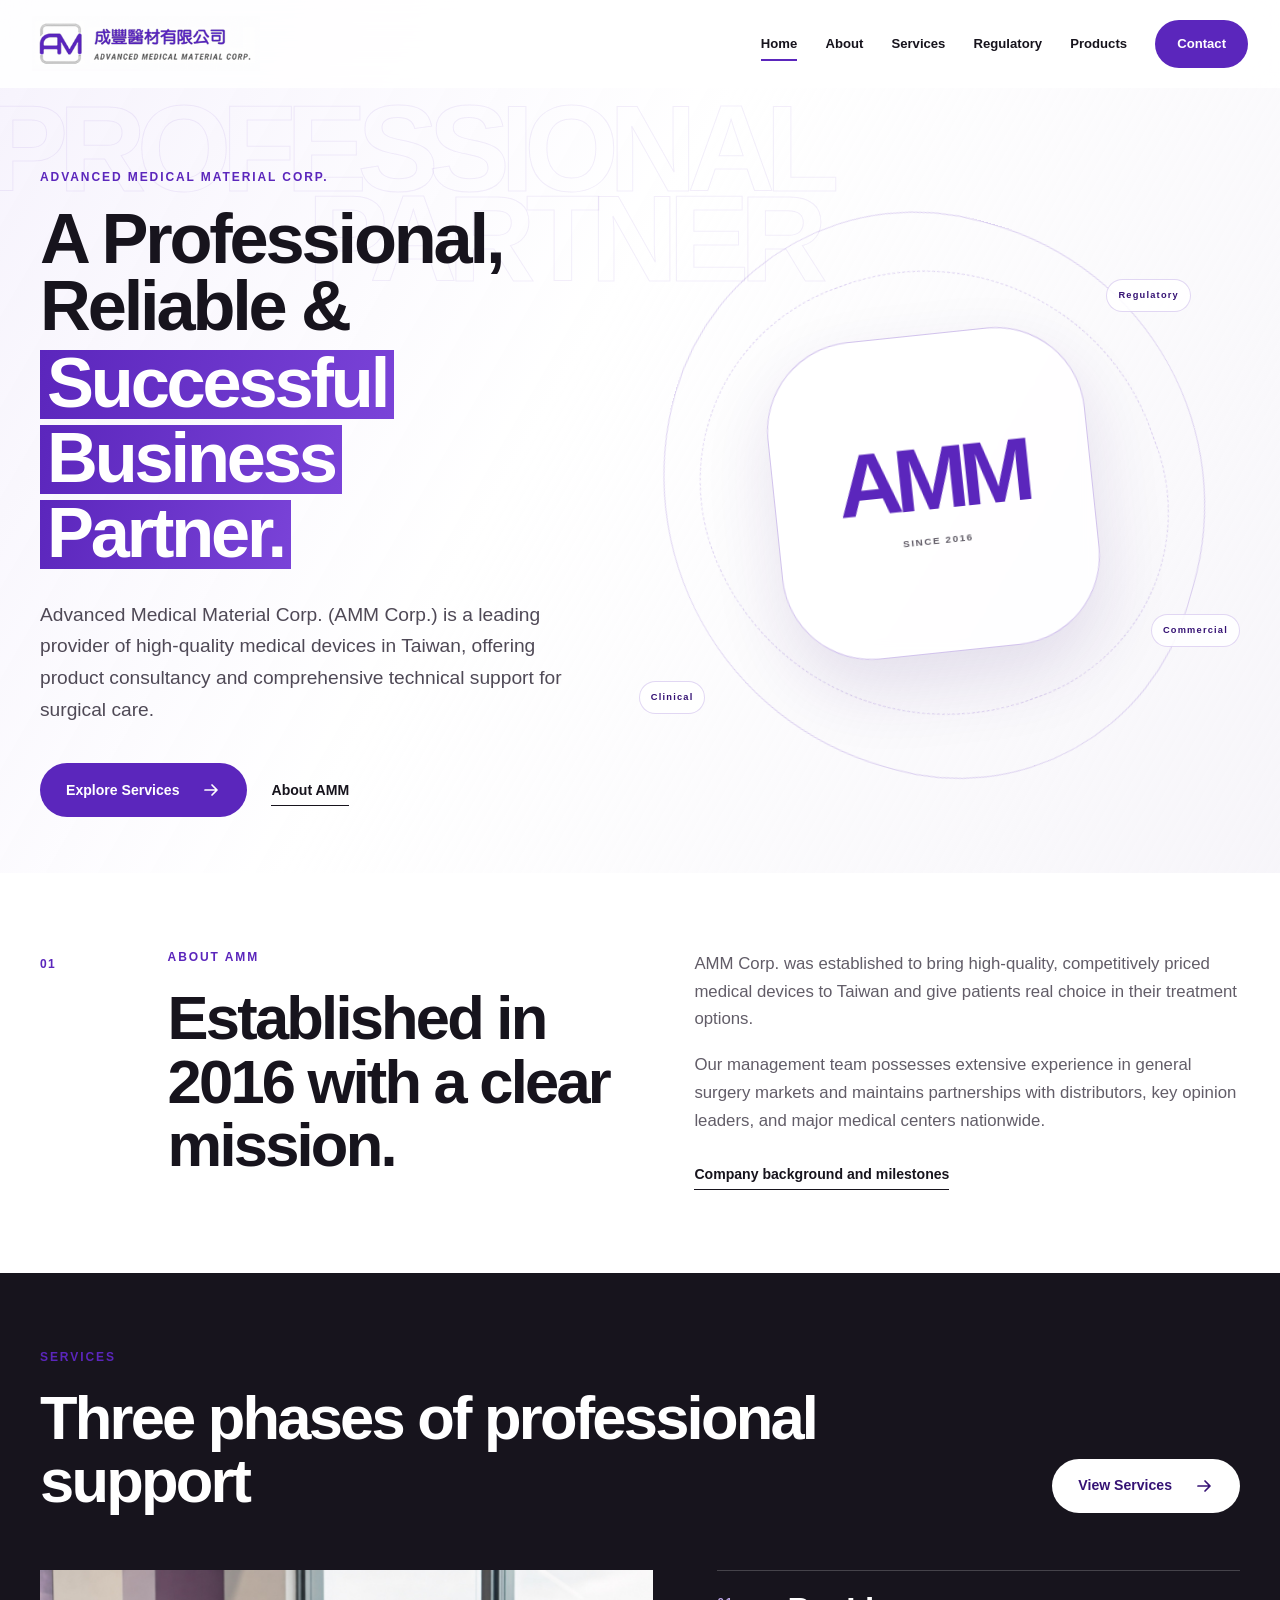
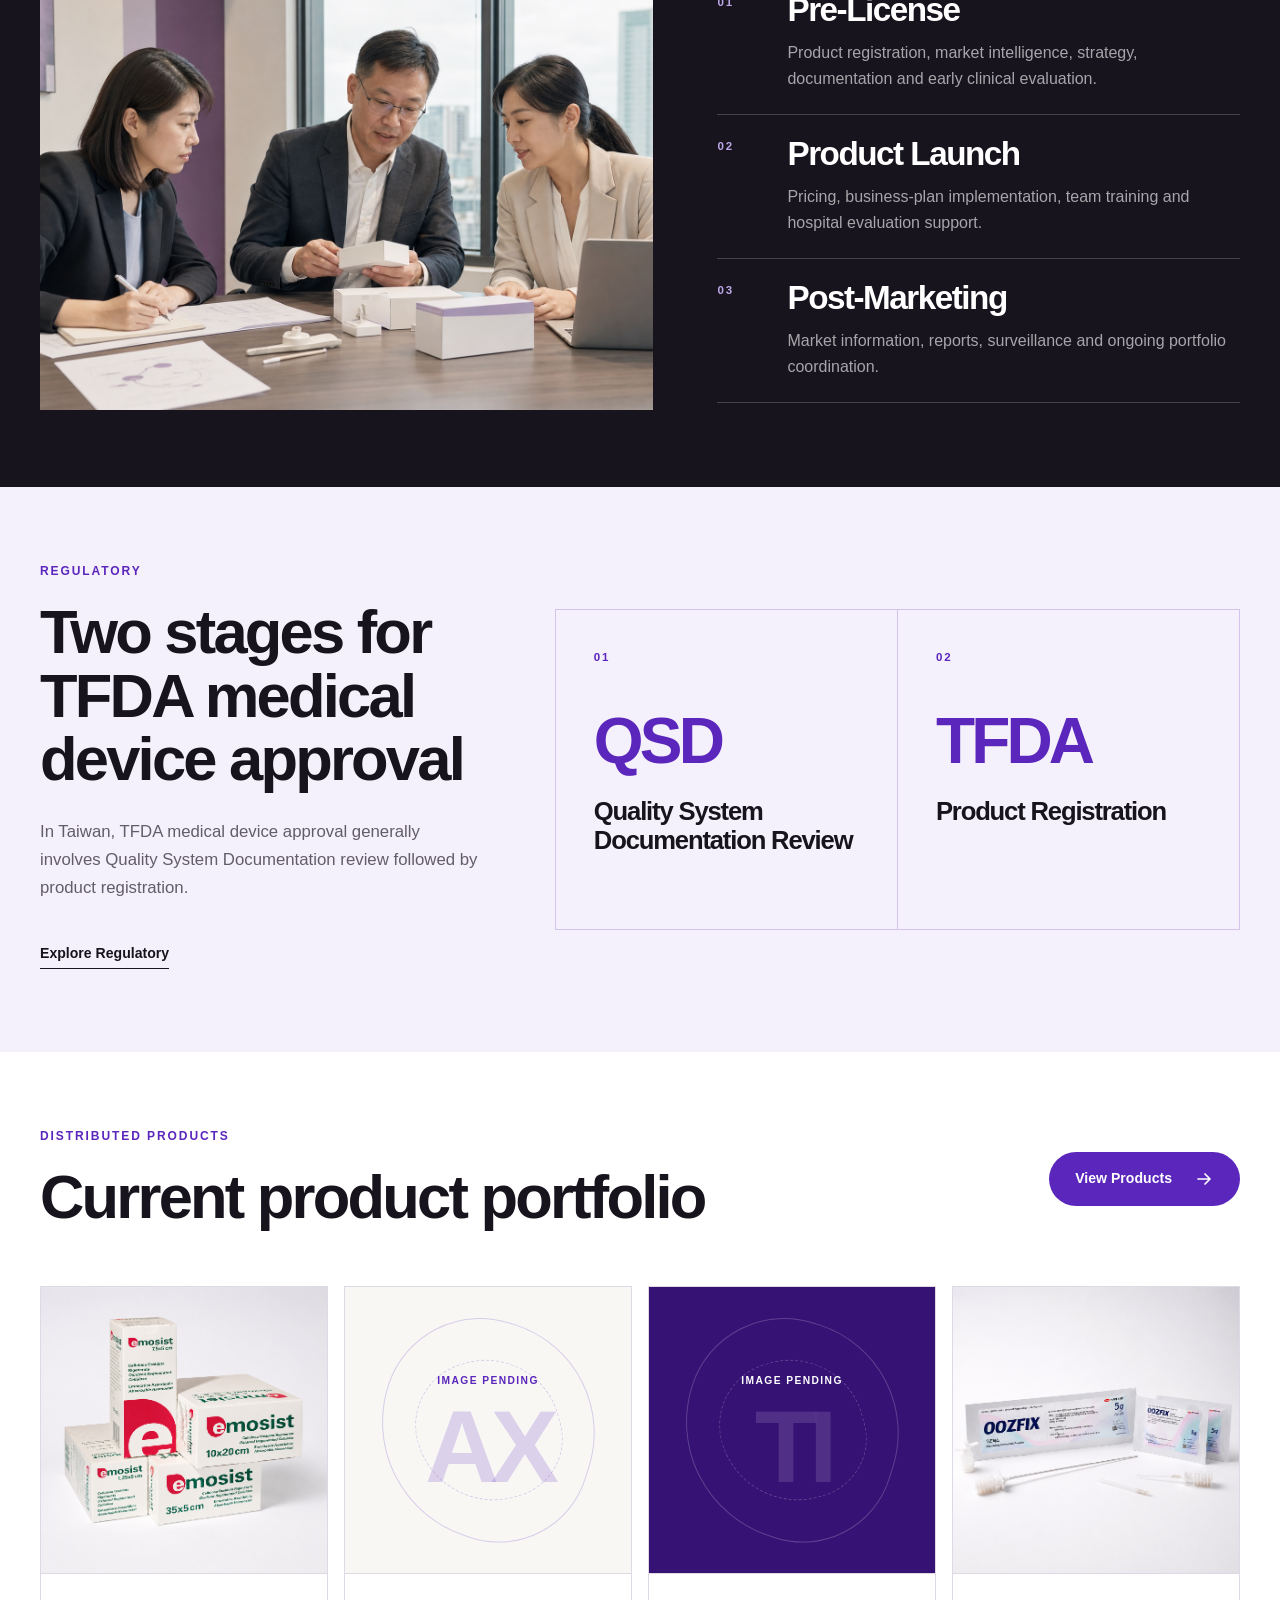
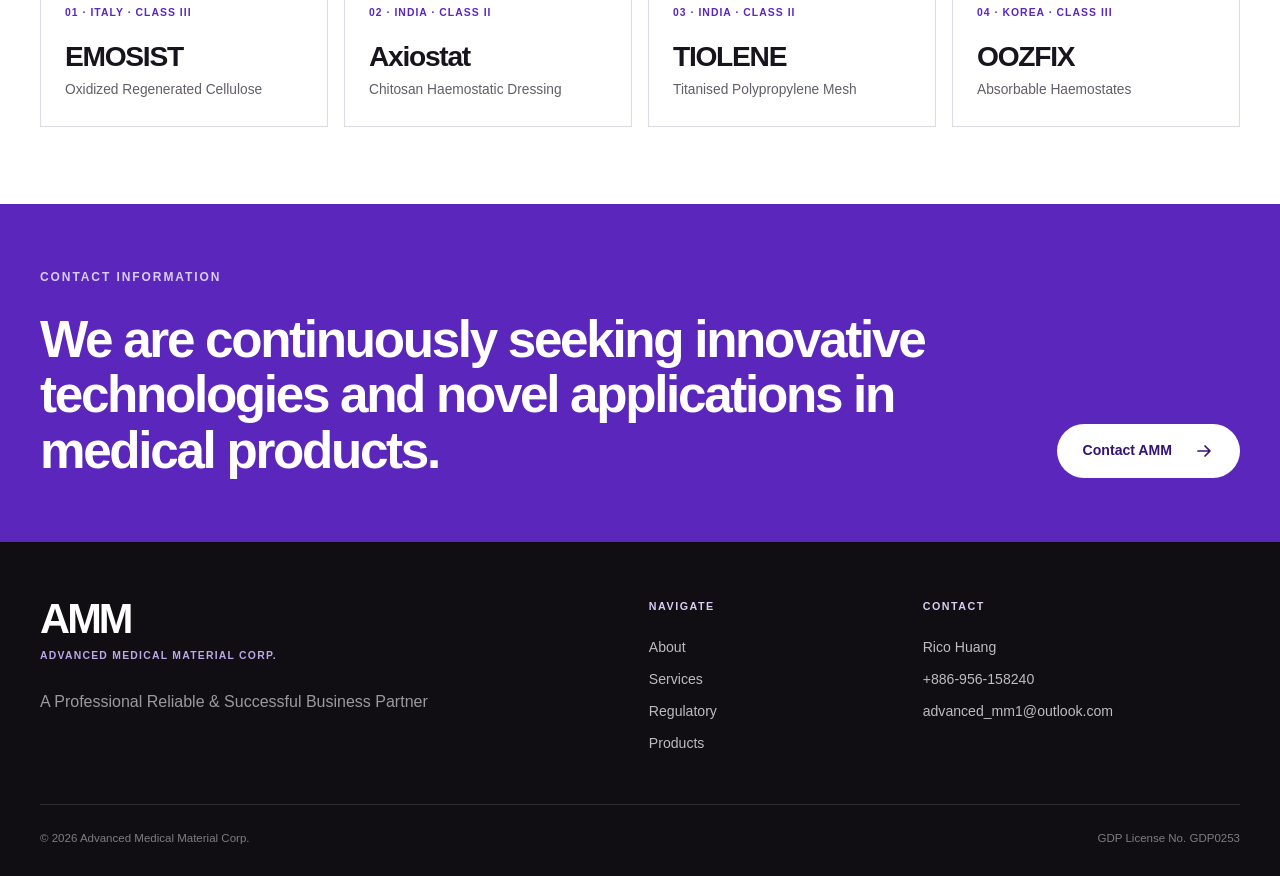
==== site/index.html @ 3550eadd "Initial AMM corporate website" ====
<!doctype html>
<html lang="en">
  <head>
    <meta charset="UTF-8" />
    <meta name="viewport" content="width=device-width, initial-scale=1" />
    <meta
      name="description"
      content="Advanced Medical Material Corp. is a leading provider of high-quality medical devices in Taiwan."
    />
    <title>Advanced Medical Material Corp.</title>
    <link rel="stylesheet" href="styles.css?v=20260719e" />
    <script src="script.js" defer></script>
  </head>
  <body class="home-page compact-site home-summary-site">
    <a class="skip-link" href="#main-content">Skip to content</a>

    <header class="site-header" data-header>
      <div class="header-inner">
        <a class="brand" href="index.html" aria-label="AMM home">
          <img src="assets/amm-logo.png" alt="Advanced Medical Material Corp." width="338" height="83" />
        </a>

        <button
          class="menu-toggle"
          type="button"
          aria-expanded="false"
          aria-controls="primary-navigation"
          data-menu-toggle
        >
          <span>Menu</span>
          <span class="menu-icon" aria-hidden="true"><i></i><i></i></span>
        </button>

        <nav id="primary-navigation" class="primary-nav" aria-label="Primary navigation" data-navigation>
          <a href="index.html" aria-current="page">Home</a>
          <a href="about.html">About</a>
          <a href="services.html">Services</a>
          <a href="regulatory.html">Regulatory</a>
          <a href="products.html">Products</a>
          <a class="nav-cta" href="#contact">Contact</a>
        </nav>
      </div>
    </header>

    <main id="main-content">
      <section class="hero home-photo-hero" aria-labelledby="home-title">
        <div class="hero-watermark home-photo-watermark" aria-hidden="true">
          <span>PROFESSIONAL</span>
          <span>PARTNER</span>
        </div>
        <div class="content-shell home-photo-grid">
          <div class="home-photo-copy reveal">
            <p class="eyebrow">Advanced Medical Material Corp.</p>
            <h1 id="home-title">
              A Professional, Reliable &amp;
              <span class="highlight-stack">
                <span class="highlight-line">Successful</span>
                <span class="highlight-line">Business</span>
                <span class="highlight-line">Partner.</span>
              </span>
            </h1>
            <p class="hero-lead">
              Advanced Medical Material Corp. (AMM Corp.) is a leading provider of high-quality medical devices in Taiwan, offering product consultancy and comprehensive technical support for surgical care.
            </p>
            <div class="hero-actions">
              <a class="button button-primary" href="services.html">
                <span>Explore Services</span>
                <svg viewBox="0 0 20 20" aria-hidden="true"><path d="M4 10h11M11 5l5 5-5 5" /></svg>
              </a>
              <a class="text-link" href="about.html">About AMM</a>
            </div>
          </div>
          <div class="hero-emblem home-hero-emblem reveal" aria-label="AMM expertise across regulatory, clinical, and commercial functions">
            <div class="emblem-orbit orbit-one" aria-hidden="true"></div>
            <div class="emblem-orbit orbit-two" aria-hidden="true"></div>
            <div class="emblem-core" aria-hidden="true">
              <span>AMM</span>
              <small>Since 2016</small>
            </div>
            <span class="emblem-note note-one" aria-hidden="true">Regulatory</span>
            <span class="emblem-note note-two" aria-hidden="true">Clinical</span>
            <span class="emblem-note note-three" aria-hidden="true">Commercial</span>
          </div>
        </div>
      </section>

      <section class="section home-about-summary">
        <div class="content-shell home-summary-intro">
          <div class="section-index reveal" aria-hidden="true">01</div>
          <div class="home-summary-heading reveal">
            <p class="eyebrow">About AMM</p>
            <h2>Established in 2016 with a clear mission.</h2>
          </div>
          <div class="home-summary-copy reveal">
            <p>
              AMM Corp. was established to bring high-quality, competitively priced medical devices to Taiwan and give patients real choice in their treatment options.
            </p>
            <p>
              Our management team possesses extensive experience in general surgery markets and maintains partnerships with distributors, key opinion leaders, and major medical centers nationwide.
            </p>
            <a class="text-link" href="about.html">Company background and milestones</a>
          </div>
        </div>
      </section>

      <section class="section home-services-summary">
        <div class="content-shell">
          <div class="home-summary-title-row reveal">
            <div>
              <p class="eyebrow">Services</p>
              <h2>Three phases of professional support</h2>
            </div>
            <a class="button button-light" href="services.html">
              <span>View Services</span>
              <svg viewBox="0 0 20 20" aria-hidden="true"><path d="M4 10h11M11 5l5 5-5 5" /></svg>
            </a>
          </div>

          <div class="home-services-layout">
            <figure class="home-services-photo reveal">
              <img
                src="assets/scenes/services-collaboration-v2.jpg"
                alt="A Taiwanese medical device team reviewing product documentation and packaging samples"
                width="1662"
                height="946"
                loading="lazy"
              />
            </figure>
            <div class="home-phase-list">
              <article class="reveal">
                <span>01</span>
                <div><h3>Pre-License</h3><p>Product registration, market intelligence, strategy, documentation and early clinical evaluation.</p></div>
              </article>
              <article class="reveal">
                <span>02</span>
                <div><h3>Product Launch</h3><p>Pricing, business-plan implementation, team training and hospital evaluation support.</p></div>
              </article>
              <article class="reveal">
                <span>03</span>
                <div><h3>Post-Marketing</h3><p>Market information, reports, surveillance and ongoing portfolio coordination.</p></div>
              </article>
            </div>
          </div>
        </div>
      </section>

      <section class="section home-regulatory-summary">
        <div class="content-shell home-regulatory-grid">
          <div class="home-summary-heading reveal">
            <p class="eyebrow">Regulatory</p>
            <h2>Two stages for TFDA medical device approval</h2>
            <p>
              In Taiwan, TFDA medical device approval generally involves Quality System Documentation review followed by product registration.
            </p>
            <a class="text-link" href="regulatory.html">Explore Regulatory</a>
          </div>
          <div class="home-regulatory-stages">
            <article class="reveal">
              <span>01</span>
              <strong>QSD</strong>
              <h3>Quality System Documentation Review</h3>
            </article>
            <article class="reveal">
              <span>02</span>
              <strong>TFDA</strong>
              <h3>Product Registration</h3>
            </article>
          </div>
        </div>
      </section>

      <section class="section home-products-summary">
        <div class="content-shell">
          <div class="home-summary-title-row home-products-title reveal">
            <div>
              <p class="eyebrow">Distributed Products</p>
              <h2>Current product portfolio</h2>
            </div>
            <a class="button button-primary" href="products.html">
              <span>View Products</span>
              <svg viewBox="0 0 20 20" aria-hidden="true"><path d="M4 10h11M11 5l5 5-5 5" /></svg>
            </a>
          </div>

          <div class="home-product-grid">
            <a class="home-product-card reveal" href="products.html#emosist">
              <div class="home-product-media"><img src="assets/products/emosist.png" alt="EMOSIST product packages" width="1254" height="1254" loading="lazy" /></div>
              <div class="home-product-card-copy"><span>01 · Italy · Class III</span><h3>EMOSIST</h3><p>Oxidized Regenerated Cellulose</p></div>
            </a>
            <a class="home-product-card reveal" href="products.html#axiostat">
              <div class="home-product-placeholder" aria-hidden="true"><span>Image pending</span><strong>AX</strong></div>
              <div class="home-product-card-copy"><span>02 · India · Class II</span><h3>Axiostat</h3><p>Chitosan Haemostatic Dressing</p></div>
            </a>
            <a class="home-product-card reveal" href="products.html#tiolene">
              <div class="home-product-placeholder home-product-placeholder-dark" aria-hidden="true"><span>Image pending</span><strong>TI</strong></div>
              <div class="home-product-card-copy"><span>03 · India · Class II</span><h3>TIOLENE</h3><p>Titanised Polypropylene Mesh</p></div>
            </a>
            <a class="home-product-card reveal" href="products.html#oozfix">
              <div class="home-product-media"><img src="assets/products/oozfix.png" alt="OOZFIX product packages" width="1254" height="1254" loading="lazy" /></div>
              <div class="home-product-card-copy"><span>04 · Korea · Class III</span><h3>OOZFIX</h3><p>Absorbable Haemostates</p></div>
            </a>
          </div>
        </div>
      </section>

      <section class="section compact-contact">
        <div class="content-shell compact-contact-inner reveal">
          <p class="eyebrow eyebrow-light">Contact Information</p>
          <h2>We are continuously seeking innovative technologies and novel applications in medical products.</h2>
          <a class="button button-light" href="mailto:advanced_mm1@outlook.com">
            <span>Contact AMM</span>
            <svg viewBox="0 0 20 20" aria-hidden="true"><path d="M4 10h11M11 5l5 5-5 5" /></svg>
          </a>
        </div>
      </section>
    </main>

    <footer id="contact" class="site-footer compact-footer">
      <div class="content-shell footer-grid">
        <div class="footer-brand">
          <div class="footer-wordmark" aria-label="Advanced Medical Material Corp.">
            <strong>AMM</strong>
            <span>Advanced Medical Material Corp.</span>
          </div>
          <p>A Professional Reliable &amp; Successful Business Partner</p>
        </div>
        <div class="footer-links">
          <p class="footer-label">Navigate</p>
          <a href="about.html">About</a>
          <a href="services.html">Services</a>
          <a href="regulatory.html">Regulatory</a>
          <a href="products.html">Products</a>
        </div>
        <div class="footer-contact">
          <p class="footer-label">Contact</p>
          <p>Rico Huang</p>
          <a href="tel:+886956158240">+886-956-158240</a>
          <a href="mailto:advanced_mm1@outlook.com">advanced_mm1@outlook.com</a>
        </div>
      </div>
      <div class="content-shell footer-bottom">
        <span>© <span data-year></span> Advanced Medical Material Corp.</span>
        <span>GDP License No. GDP0253</span>
      </div>
    </footer>
  </body>
</html>
---- site/styles.css ----
:root {
  --brand: #5b26bc;
  --brand-deep: #351274;
  --brand-soft: #bca7e8;
  --brand-pale: #f4f0fc;
  --silver: #c7c7c7;
  --ink: #17141d;
  --muted: #625d68;
  --line: #ded9e4;
  --surface: #ffffff;
  --surface-soft: #f8f7f4;
  --container: 1240px;
  --header-height: 88px;
  --ease: cubic-bezier(0.22, 1, 0.36, 1);
}

*,
*::before,
*::after {
  box-sizing: border-box;
}

html {
  scroll-behavior: smooth;
  scroll-padding-top: calc(var(--header-height) + 40px);
}

body {
  margin: 0;
  overflow-x: hidden;
  background: var(--surface);
  color: var(--ink);
  font-family: "Inter Tight", "Aptos", "Helvetica Neue", Arial, sans-serif;
  font-size: 16px;
  line-height: 1.65;
  text-rendering: optimizeLegibility;
  -webkit-font-smoothing: antialiased;
}

body.menu-open {
  overflow: hidden;
}

img,
svg {
  display: block;
  max-width: 100%;
}

a {
  color: inherit;
  text-decoration: none;
}

button,
a {
  -webkit-tap-highlight-color: transparent;
}

button {
  color: inherit;
  font: inherit;
}

:focus-visible {
  outline: 3px solid var(--brand-soft);
  outline-offset: 4px;
}

h1,
h2,
h3,
p {
  margin-top: 0;
}

h1,
h2,
h3 {
  line-height: 1.03;
  letter-spacing: -0.045em;
}

p {
  color: var(--muted);
}

.skip-link {
  position: fixed;
  z-index: 1000;
  top: 12px;
  left: 12px;
  padding: 10px 16px;
  transform: translateY(-150%);
  border-radius: 999px;
  background: var(--ink);
  color: #fff;
  transition: transform 180ms ease;
}

.skip-link:focus {
  transform: translateY(0);
}

.content-shell {
  width: min(calc(100% - 80px), var(--container));
  margin-inline: auto;
}

.section {
  position: relative;
  padding-block: clamp(96px, 10vw, 160px);
}

.eyebrow {
  margin-bottom: 22px;
  color: var(--brand);
  font-size: 0.75rem;
  font-weight: 750;
  letter-spacing: 0.16em;
  line-height: 1.2;
  text-transform: uppercase;
}

.eyebrow-light {
  color: #d9cdf2;
}

.lead-copy {
  color: var(--ink);
  font-size: clamp(1.2rem, 2vw, 1.55rem);
  font-weight: 560;
  line-height: 1.5;
  letter-spacing: -0.02em;
}

.highlight {
  display: inline;
  padding-inline: 0.05em;
  background: linear-gradient(90deg, var(--brand-deep), var(--brand));
  box-decoration-break: clone;
  color: #fff;
  -webkit-box-decoration-break: clone;
}

.site-header {
  position: fixed;
  z-index: 100;
  top: 0;
  right: 0;
  left: 0;
  height: var(--header-height);
  border-bottom: 1px solid transparent;
  background: rgba(255, 255, 255, 0.86);
  backdrop-filter: blur(18px);
  transition: height 240ms ease, border-color 240ms ease, box-shadow 240ms ease;
}

.site-header.is-scrolled {
  height: 76px;
  border-color: rgba(23, 20, 29, 0.08);
  box-shadow: 0 10px 35px rgba(42, 23, 70, 0.04);
}

.header-inner {
  display: flex;
  align-items: center;
  justify-content: space-between;
  width: min(calc(100% - 64px), 1380px);
  height: 100%;
  margin-inline: auto;
  gap: 32px;
}

.brand {
  display: flex;
  align-items: center;
  flex: 0 0 auto;
  width: 176px;
  height: 64px;
  overflow: hidden;
}

.brand img {
  width: 170px;
  height: auto;
}

.primary-nav {
  display: flex;
  align-items: center;
  justify-content: flex-end;
  gap: clamp(16px, 1.7vw, 30px);
  font-size: 0.82rem;
  font-weight: 650;
}

.primary-nav > a:not(.nav-cta) {
  position: relative;
  display: grid;
  min-height: 44px;
  place-items: center;
  white-space: nowrap;
}

.primary-nav > a:not(.nav-cta)::after {
  position: absolute;
  right: 0;
  bottom: 5px;
  left: 0;
  height: 2px;
  content: "";
  transform: scaleX(0);
  transform-origin: right;
  background: var(--brand);
  transition: transform 220ms var(--ease);
}

.primary-nav > a:hover::after,
.primary-nav > a[aria-current="page"]::after {
  transform: scaleX(1);
  transform-origin: left;
}

.nav-cta {
  display: inline-flex;
  align-items: center;
  justify-content: center;
  min-height: 48px;
  padding: 0 22px;
  border-radius: 999px;
  background: var(--brand);
  color: #fff;
  transition: background 200ms ease, transform 200ms ease;
}

.nav-cta:hover {
  transform: translateY(-2px);
  background: var(--brand-deep);
}

.menu-toggle {
  display: none;
  align-items: center;
  justify-content: center;
  min-width: 64px;
  min-height: 48px;
  padding: 0;
  border: 0;
  background: transparent;
  cursor: pointer;
  font-size: 0.75rem;
  font-weight: 700;
  gap: 10px;
}

.menu-icon {
  position: relative;
  width: 22px;
  height: 14px;
}

.menu-icon i {
  position: absolute;
  left: 0;
  width: 22px;
  height: 2px;
  background: currentColor;
  transition: transform 220ms ease, top 220ms ease;
}

.menu-icon i:first-child { top: 2px; }
.menu-icon i:last-child { top: 10px; }
.menu-toggle[aria-expanded="true"] .menu-icon i:first-child { top: 6px; transform: rotate(45deg); }
.menu-toggle[aria-expanded="true"] .menu-icon i:last-child { top: 6px; transform: rotate(-45deg); }

.hero {
  position: relative;
  isolation: isolate;
  overflow: hidden;
  background:
    linear-gradient(120deg, rgba(244, 240, 252, 0.82), rgba(255, 255, 255, 0.88) 44%, rgba(238, 235, 244, 0.48)),
    var(--surface);
}

.hero-home {
  display: flex;
  min-height: 100svh;
  padding-top: var(--header-height);
}

.hero-home::after,
.hero-about::after {
  position: absolute;
  z-index: -1;
  top: 10%;
  right: -10%;
  width: 58vw;
  height: 58vw;
  max-width: 850px;
  max-height: 850px;
  border: 1px solid rgba(91, 38, 188, 0.16);
  border-radius: 50%;
  content: "";
}

.hero-watermark {
  position: absolute;
  z-index: -1;
  top: 11%;
  left: -1vw;
  display: flex;
  flex-direction: column;
  color: transparent;
  font-size: clamp(5rem, 13vw, 13.5rem);
  font-weight: 800;
  letter-spacing: -0.08em;
  line-height: 0.74;
  opacity: 0.7;
  -webkit-text-stroke: 1px rgba(91, 38, 188, 0.11);
}

.hero-watermark span:last-child {
  margin-left: 25vw;
}

.hero-inner {
  display: grid;
  align-items: center;
  grid-template-columns: minmax(0, 1.15fr) minmax(360px, 0.85fr);
  gap: clamp(40px, 7vw, 112px);
  padding-block: 10vh 9vh;
}

.hero-copy {
  position: relative;
  z-index: 2;
  max-width: 800px;
}

.hero-copy h1,
.about-hero-inner h1 {
  margin-bottom: 34px;
  font-size: clamp(3.5rem, 7.4vw, 7.5rem);
  font-weight: 780;
  line-height: 0.94;
}

.hero-copy h1 .highlight,
.about-hero-inner h1 .highlight {
  display: table;
  margin-top: 0.13em;
}

.hero-lead {
  max-width: 690px;
  margin-bottom: 38px;
  color: #4f4956;
  font-size: clamp(1.05rem, 1.5vw, 1.28rem);
  line-height: 1.65;
}

.hero-actions {
  display: flex;
  align-items: center;
  flex-wrap: wrap;
  gap: 24px;
}

.button {
  display: inline-flex;
  align-items: center;
  justify-content: center;
  min-height: 54px;
  padding: 0 25px;
  border: 1px solid transparent;
  border-radius: 999px;
  cursor: pointer;
  font-size: 0.88rem;
  font-weight: 720;
  gap: 22px;
  transition: transform 220ms var(--ease), background 220ms ease, color 220ms ease;
}

.button svg {
  width: 20px;
  height: 20px;
  fill: none;
  stroke: currentColor;
  stroke-linecap: round;
  stroke-linejoin: round;
  stroke-width: 1.7;
  transition: transform 220ms var(--ease);
}

.button:hover {
  transform: translateY(-2px);
}

.button:hover svg {
  transform: translateX(4px);
}

.button-primary {
  background: var(--brand);
  color: #fff;
}

.button-primary:hover {
  background: var(--brand-deep);
}

.button-light {
  border-color: rgba(255,255,255,0.3);
  background: #fff;
  color: var(--brand-deep);
}

.button-light:hover {
  background: var(--brand-pale);
}

.button-large {
  min-height: 66px;
  padding-inline: 30px;
}

.text-link {
  position: relative;
  display: inline-flex;
  align-items: center;
  min-height: 44px;
  color: var(--ink);
  font-size: 0.88rem;
  font-weight: 700;
}

.text-link::after {
  position: absolute;
  right: 0;
  bottom: 6px;
  left: 0;
  height: 1px;
  content: "";
  background: currentColor;
  transition: transform 220ms var(--ease);
  transform-origin: left;
}

.text-link:hover::after {
  transform: scaleX(0.55);
}

.hero-emblem {
  position: relative;
  justify-self: center;
  width: clamp(330px, 34vw, 520px);
  aspect-ratio: 1;
}

.emblem-core {
  position: absolute;
  z-index: 3;
  inset: 24%;
  display: flex;
  align-items: center;
  justify-content: center;
  flex-direction: column;
  border: 1px solid rgba(91, 38, 188, 0.28);
  border-radius: 28%;
  background: rgba(255, 255, 255, 0.82);
  box-shadow: 0 30px 70px rgba(60, 26, 118, 0.12);
  backdrop-filter: blur(12px);
  transform: rotate(-6deg);
}

.emblem-core span {
  color: var(--brand);
  font-size: clamp(3.4rem, 7vw, 6.4rem);
  font-weight: 800;
  letter-spacing: -0.09em;
  line-height: 0.9;
}

.emblem-core small {
  margin-top: 14px;
  color: var(--muted);
  font-size: 0.62rem;
  font-weight: 700;
  letter-spacing: 0.16em;
  text-transform: uppercase;
}

.emblem-orbit {
  position: absolute;
  border: 1px solid rgba(91, 38, 188, 0.2);
  border-radius: 46% 54% 44% 56%;
}

.orbit-one { inset: 5%; transform: rotate(16deg); }
.orbit-two { inset: 13%; border-style: dashed; transform: rotate(-20deg); }

.emblem-note {
  position: absolute;
  z-index: 4;
  padding: 8px 11px;
  border: 1px solid rgba(91,38,188,0.18);
  border-radius: 999px;
  background: rgba(255,255,255,0.85);
  color: var(--brand-deep);
  font-size: 0.58rem;
  font-weight: 800;
  letter-spacing: 0.13em;
}

.note-one { top: 15%; right: 8%; }
.note-two { bottom: 14%; left: 2%; }
.note-three { right: 0; bottom: 25%; }

.scroll-cue {
  position: absolute;
  z-index: 3;
  bottom: 24px;
  left: 50%;
  display: flex;
  align-items: center;
  flex-direction: column;
  min-width: 48px;
  min-height: 56px;
  transform: translateX(-50%);
  color: var(--muted);
  font-size: 0.62rem;
  font-weight: 700;
  letter-spacing: 0.14em;
  text-transform: uppercase;
  gap: 8px;
}

.scroll-cue i {
  width: 1px;
  height: 25px;
  background: var(--brand);
}

.intro-grid,
.story-grid {
  display: grid;
  grid-template-columns: 70px minmax(0, 0.95fr) minmax(360px, 0.75fr);
  gap: clamp(32px, 5vw, 82px);
}

.section-index {
  padding-top: 5px;
  color: var(--brand);
  font-size: 0.75rem;
  font-weight: 750;
  letter-spacing: 0.12em;
}

.intro-heading h2,
.story-heading h2,
.section-heading-row h2,
.market-copy h2,
.case-title h2,
.values-heading h2,
.organization-intro h2,
.proof-intro h2,
.cta-inner h2 {
  margin-bottom: 0;
  font-size: clamp(2.75rem, 5.2vw, 5.6rem);
  font-weight: 750;
}

.intro-copy,
.story-copy {
  align-self: end;
  max-width: 620px;
}

.intro-copy p:last-of-type {
  margin-bottom: 24px;
}

.visual-ribbon {
  display: grid;
  grid-template-columns: repeat(3, 1fr);
}

.visual-panel {
  position: relative;
  display: flex;
  min-height: 520px;
  padding: clamp(38px, 5vw, 72px);
  justify-content: flex-end;
  flex-direction: column;
  overflow: hidden;
}

.visual-panel h3 {
  position: relative;
  z-index: 2;
  margin-bottom: 16px;
  font-size: clamp(2rem, 3vw, 3.2rem);
  font-weight: 730;
}

.visual-panel p {
  position: relative;
  z-index: 2;
  max-width: 440px;
  margin-bottom: 0;
}

.visual-purple {
  background: var(--brand);
  color: #fff;
}

.visual-purple p,
.visual-dark p { color: rgba(255,255,255,0.76); }

.visual-light { background: var(--brand-pale); }
.visual-dark { background: var(--ink); color: #fff; }

.panel-number {
  position: absolute;
  top: 36px;
  left: 40px;
  font-size: 0.75rem;
  font-weight: 700;
  letter-spacing: 0.14em;
}

.line-graphic,
.circle-graphic,
.growth-graphic {
  position: absolute;
  top: 7%;
  right: 5%;
  left: 5%;
  height: 52%;
}

.line-graphic i {
  position: absolute;
  display: block;
  height: 1px;
  background: rgba(255,255,255,0.45);
  transform-origin: left;
}

.line-graphic i:nth-child(1) { top: 25%; left: 10%; width: 65%; transform: rotate(18deg); }
.line-graphic i:nth-child(2) { top: 62%; left: 24%; width: 65%; transform: rotate(-24deg); }
.line-graphic i:nth-child(3) { top: 12%; right: 20%; width: 1px; height: 88%; }

.circle-graphic i {
  position: absolute;
  display: block;
  border: 1px solid rgba(91,38,188,0.3);
  border-radius: 50%;
}

.circle-graphic i:first-child { top: 4%; left: 12%; width: 210px; height: 210px; }
.circle-graphic i:last-child { top: 28%; right: 4%; width: 155px; height: 155px; background: var(--brand-soft); opacity: 0.5; }

.growth-graphic {
  display: flex;
  align-items: end;
  padding: 10%;
  gap: 9%;
}

.growth-graphic i {
  display: block;
  flex: 1;
  border-radius: 8px 8px 0 0;
  background: linear-gradient(to top, var(--brand), var(--brand-soft));
}

.growth-graphic i:nth-child(1) { height: 25%; }
.growth-graphic i:nth-child(2) { height: 42%; }
.growth-graphic i:nth-child(3) { height: 65%; }
.growth-graphic i:nth-child(4) { height: 88%; }

.section-services {
  background: var(--surface-soft);
}

.section-heading-row {
  display: grid;
  align-items: end;
  grid-template-columns: minmax(0, 1.25fr) minmax(300px, 0.55fr);
  margin-bottom: clamp(64px, 8vw, 112px);
  gap: 70px;
}

.section-heading-row > p {
  max-width: 480px;
  margin-bottom: 0;
  font-size: 1.05rem;
}

.lifecycle-grid {
  display: grid;
  grid-template-columns: repeat(3, 1fr);
  border-top: 1px solid var(--line);
  border-bottom: 1px solid var(--line);
}

.phase-card {
  min-height: 440px;
  padding: 40px clamp(26px, 3vw, 46px) 46px;
  border-right: 1px solid var(--line);
}

.phase-card:last-child { border-right: 0; }

.phase-featured {
  background: var(--brand);
  color: #fff;
}

.phase-topline {
  display: flex;
  align-items: center;
  justify-content: space-between;
  margin-bottom: 82px;
}

.phase-topline span {
  color: var(--brand);
  font-size: 2.6rem;
  font-weight: 300;
}

.phase-topline small {
  font-size: 0.62rem;
  font-weight: 750;
  letter-spacing: 0.14em;
}

.phase-featured .phase-topline span,
.phase-featured .phase-topline small { color: #fff; }

.phase-card h3 {
  margin-bottom: 24px;
  font-size: clamp(1.9rem, 3vw, 2.8rem);
  font-weight: 720;
}

.phase-card ul {
  margin: 0;
  padding: 0;
  list-style: none;
}

.phase-card li {
  position: relative;
  padding: 10px 0 10px 22px;
  border-top: 1px solid var(--line);
  color: var(--muted);
}

.phase-card li::before {
  position: absolute;
  top: 19px;
  left: 2px;
  width: 6px;
  height: 6px;
  border-radius: 50%;
  background: var(--brand);
  content: "";
}

.phase-featured li {
  border-color: rgba(255,255,255,0.25);
  color: rgba(255,255,255,0.84);
}

.phase-featured li::before { background: #fff; }

.section-proof {
  overflow: hidden;
  background: var(--brand-deep);
  color: #fff;
}

.proof-watermark {
  position: absolute;
  top: -0.27em;
  right: -0.04em;
  color: transparent;
  font-size: clamp(8rem, 24vw, 23rem);
  font-weight: 800;
  letter-spacing: -0.08em;
  line-height: 1;
  opacity: 0.2;
  -webkit-text-stroke: 1px #fff;
}

.proof-intro {
  position: relative;
  max-width: 840px;
  margin-bottom: 90px;
}

.stats-grid {
  position: relative;
  display: grid;
  grid-template-columns: repeat(4, 1fr);
  border-top: 1px solid rgba(255,255,255,0.25);
}

.stat {
  min-height: 220px;
  padding: 34px 24px 24px 0;
  border-right: 1px solid rgba(255,255,255,0.25);
}

.stat:not(:first-child) { padding-left: 30px; }
.stat:last-child { border-right: 0; }

.stat-value {
  display: block;
  margin-bottom: 34px;
  font-size: clamp(2.6rem, 5vw, 5.3rem);
  font-weight: 720;
  letter-spacing: -0.06em;
  line-height: 1;
}

.stat p {
  max-width: 230px;
  margin-bottom: 0;
  color: rgba(255,255,255,0.72);
  font-size: 0.88rem;
}

.data-note {
  margin: 28px 0 0;
  color: rgba(255,255,255,0.48);
  font-size: 0.72rem;
}

.market-grid {
  display: grid;
  align-items: center;
  grid-template-columns: minmax(360px, 0.8fr) minmax(0, 1fr);
  gap: clamp(60px, 10vw, 150px);
}

.market-map {
  position: relative;
  min-height: 680px;
  overflow: hidden;
  border-radius: 280px 280px 28px 28px;
  background:
    linear-gradient(rgba(91,38,188,0.08) 1px, transparent 1px),
    linear-gradient(90deg, rgba(91,38,188,0.08) 1px, transparent 1px),
    var(--brand-pale);
  background-size: 36px 36px;
}

.market-map svg {
  position: absolute;
  inset: 10% 14%;
  width: 72%;
  height: 80%;
  overflow: visible;
}

.market-map path:not(.map-line) {
  fill: rgba(91,38,188,0.08);
  stroke: var(--brand);
  stroke-width: 2;
}

.market-map circle { fill: var(--brand); }
.market-map .map-line { fill: none; stroke: rgba(91,38,188,0.45); stroke-width: 1; }

.map-label {
  position: absolute;
  z-index: 2;
  bottom: 28px;
  left: 34px;
  color: var(--brand);
  font-size: 0.72rem;
  font-weight: 800;
  letter-spacing: 0.18em;
}

.market-copy h2 {
  margin-bottom: 34px;
}

.market-copy .lead-copy {
  max-width: 650px;
}

.market-points {
  margin-block: 44px 24px;
  border-top: 1px solid var(--line);
}

.market-points div {
  display: grid;
  align-items: center;
  grid-template-columns: 52px 1fr;
  padding-block: 18px;
  border-bottom: 1px solid var(--line);
}

.market-points span {
  color: var(--brand);
  font-size: 0.72rem;
  font-weight: 720;
}

.market-points p {
  margin: 0;
  color: var(--ink);
  font-weight: 600;
}

.section-case {
  background: var(--surface-soft);
}

.case-grid {
  display: grid;
  grid-template-columns: minmax(280px, 0.6fr) minmax(0, 1.4fr);
  gap: clamp(50px, 8vw, 120px);
}

.case-title h2 {
  font-size: clamp(2.6rem, 4.5vw, 4.7rem);
}

.case-card {
  min-height: 620px;
  padding: clamp(36px, 5vw, 70px);
  border-radius: 0 170px 0 0;
  background: var(--brand);
  color: #fff;
}

.case-card-top {
  display: flex;
  align-items: center;
  justify-content: space-between;
  margin-bottom: 82px;
  padding-bottom: 20px;
  border-bottom: 1px solid rgba(255,255,255,0.28);
  gap: 24px;
}

.case-card-top span {
  font-weight: 720;
}

.case-card-top small {
  font-size: 0.65rem;
  letter-spacing: 0.14em;
}

.case-journey {
  margin-bottom: 65px;
}

.case-journey div {
  display: grid;
  grid-template-columns: 110px 1fr;
  gap: 26px;
}

.case-journey span {
  padding-top: 5px;
  color: #d9cdf2;
  font-size: 0.67rem;
  font-weight: 780;
  letter-spacing: 0.14em;
  text-transform: uppercase;
}

.case-journey p {
  margin: 0;
  color: #fff;
  font-size: clamp(1.1rem, 1.8vw, 1.45rem);
  font-weight: 560;
  line-height: 1.45;
}

.case-journey i {
  display: block;
  width: 1px;
  height: 38px;
  margin: 12px 0 12px 54px;
  background: rgba(255,255,255,0.35);
}

.section-cta {
  padding-block: clamp(80px, 9vw, 128px);
  background: var(--brand);
  color: #fff;
}

.cta-inner {
  display: flex;
  align-items: center;
  justify-content: space-between;
  gap: 50px;
}

.cta-inner h2 {
  max-width: 890px;
}

.site-footer {
  padding: 88px 0 28px;
  background: #100e13;
  color: #fff;
}

.footer-grid {
  display: grid;
  grid-template-columns: 1.5fr 0.55fr 0.9fr;
  padding-bottom: 70px;
  gap: 80px;
}

.footer-wordmark {
  display: flex;
  align-items: flex-start;
  flex-direction: column;
  margin-bottom: 24px;
}

.footer-wordmark strong {
  color: #fff;
  font-size: 2.6rem;
  font-weight: 800;
  letter-spacing: -0.07em;
  line-height: 1;
}

.footer-wordmark span {
  margin-top: 8px;
  color: var(--brand-soft);
  font-size: 0.65rem;
  font-weight: 730;
  letter-spacing: 0.12em;
  text-transform: uppercase;
}

.footer-brand p {
  max-width: 430px;
  color: rgba(255,255,255,0.58);
}

.footer-links,
.footer-contact {
  display: flex;
  align-items: flex-start;
  flex-direction: column;
}

.footer-links a,
.footer-contact a,
.footer-contact > p:not(.footer-label) {
  min-height: 32px;
  margin: 0;
  color: rgba(255,255,255,0.72);
  font-size: 0.88rem;
}

.footer-links a:hover,
.footer-contact a:hover { color: #fff; }

.footer-label {
  margin-bottom: 20px;
  color: #d9cdf2;
  font-size: 0.67rem;
  font-weight: 760;
  letter-spacing: 0.14em;
  text-transform: uppercase;
}

.footer-bottom {
  display: flex;
  justify-content: space-between;
  padding-top: 24px;
  border-top: 1px solid rgba(255,255,255,0.12);
  color: rgba(255,255,255,0.46);
  font-size: 0.72rem;
}

/* About */
.hero-about {
  display: flex;
  min-height: 82svh;
  padding-top: var(--header-height);
}

.hero-watermark-about {
  top: 18%;
  left: -3vw;
  font-size: clamp(5rem, 12vw, 12rem);
}

.about-hero-inner {
  display: flex;
  justify-content: center;
  flex-direction: column;
  padding-block: 12vh 8vh;
}

.about-hero-inner h1 {
  max-width: 1100px;
}

.about-hero-inner .hero-lead {
  max-width: 660px;
  margin: 10px 0 0 auto;
}

.anchor-nav {
  position: sticky;
  z-index: 40;
  top: 76px;
  border-top: 1px solid var(--line);
  border-bottom: 1px solid var(--line);
  background: rgba(255,255,255,0.92);
  backdrop-filter: blur(14px);
  scrollbar-width: none;
}

.anchor-nav::-webkit-scrollbar { display: none; }

.anchor-nav .content-shell {
  display: flex;
  align-items: center;
  min-height: 68px;
  gap: 40px;
}

.anchor-nav a {
  display: grid;
  min-height: 44px;
  place-items: center;
  color: var(--muted);
  font-size: 0.78rem;
  font-weight: 700;
}

.anchor-nav a:hover { color: var(--brand); }

.story-grid {
  margin-bottom: 90px;
}

.story-copy p:not(.lead-copy) {
  max-width: 580px;
}

.story-visual-grid {
  display: grid;
  align-items: stretch;
  grid-template-columns: minmax(0, 1.2fr) minmax(360px, 0.8fr);
  min-height: 600px;
  gap: 24px;
}

.image-placeholder {
  position: relative;
  display: flex;
  justify-content: flex-end;
  flex-direction: column;
  min-height: 600px;
  padding: 40px;
  overflow: hidden;
  background: var(--brand-pale);
}

.placeholder-grid {
  position: absolute;
  inset: 0;
  background:
    linear-gradient(rgba(91,38,188,0.1) 1px, transparent 1px),
    linear-gradient(90deg, rgba(91,38,188,0.1) 1px, transparent 1px);
  background-size: 42px 42px;
}

.placeholder-orbit {
  position: absolute;
  top: 8%;
  right: 8%;
  width: 62%;
  aspect-ratio: 1;
  border: 1px solid rgba(91,38,188,0.32);
  border-radius: 47% 53% 42% 58%;
  transform: rotate(18deg);
}

.placeholder-orbit::after {
  position: absolute;
  inset: 18%;
  border: 1px dashed rgba(91,38,188,0.32);
  border-radius: inherit;
  content: "";
  transform: rotate(-33deg);
}

.image-placeholder > span,
.image-placeholder > p {
  position: relative;
  z-index: 2;
}

.image-placeholder > span {
  color: var(--brand);
  font-size: 0.7rem;
  font-weight: 800;
  letter-spacing: 0.16em;
}

.image-placeholder > p {
  margin: 8px 0 0;
  color: var(--ink);
  font-size: clamp(1.8rem, 3vw, 3.1rem);
  font-weight: 700;
  letter-spacing: -0.04em;
}

.story-quote {
  position: relative;
  display: flex;
  justify-content: flex-end;
  flex-direction: column;
  margin: 0;
  padding: 50px;
  border-radius: 0 150px 0 0;
  background: var(--brand);
  color: #fff;
}

.story-quote > span {
  position: absolute;
  top: 20px;
  left: 38px;
  color: var(--brand-soft);
  font-family: Georgia, serif;
  font-size: 8rem;
  line-height: 1;
}

.story-quote p {
  position: relative;
  z-index: 2;
  margin: 0;
  color: #fff;
  font-size: clamp(1.6rem, 3vw, 3rem);
  font-weight: 650;
  line-height: 1.18;
  letter-spacing: -0.035em;
}

.section-shaping {
  overflow: hidden;
  background: var(--ink);
  color: #fff;
}

.section-shaping::after {
  position: absolute;
  top: -40%;
  right: -10%;
  width: 60vw;
  height: 60vw;
  border: 1px solid rgba(188,167,232,0.24);
  border-radius: 50%;
  content: "";
}

.shaping-grid {
  position: relative;
  z-index: 2;
  display: grid;
  grid-template-columns: 120px minmax(0, 1.25fr) minmax(330px, 0.65fr);
  gap: clamp(32px, 6vw, 90px);
}

.shaping-grid h2 {
  margin: 0;
  font-size: clamp(2.7rem, 5.5vw, 5.8rem);
  font-weight: 730;
}

.shaping-copy {
  align-self: end;
}

.shaping-copy p {
  color: rgba(255,255,255,0.66);
}

.section-milestones {
  background: var(--surface-soft);
}

.timeline {
  position: relative;
  display: grid;
  grid-template-columns: repeat(5, 1fr);
  margin: 0;
  padding: 0;
  list-style: none;
}

.timeline::before {
  position: absolute;
  top: 78px;
  right: 0;
  left: 0;
  height: 1px;
  background: var(--line);
  content: "";
}

.timeline li {
  position: relative;
  padding: 0 25px 0 0;
}

.timeline li::before {
  position: absolute;
  z-index: 2;
  top: 70px;
  left: 0;
  width: 17px;
  height: 17px;
  border: 5px solid var(--surface-soft);
  border-radius: 50%;
  background: var(--brand);
  box-shadow: 0 0 0 1px var(--brand);
  content: "";
}

.timeline-year {
  display: block;
  margin-bottom: 64px;
  color: var(--brand);
  font-size: clamp(2rem, 3vw, 3.25rem);
  font-weight: 730;
  letter-spacing: -0.05em;
}

.timeline small {
  color: var(--muted);
  font-size: 0.62rem;
  font-weight: 760;
  letter-spacing: 0.13em;
}

.timeline h3 {
  min-height: 2.2em;
  margin: 12px 0 16px;
  font-size: 1.35rem;
  letter-spacing: -0.03em;
  line-height: 1.1;
}

.timeline p {
  font-size: 0.84rem;
  line-height: 1.6;
}

.values-grid {
  display: grid;
  grid-template-columns: minmax(280px, 0.7fr) minmax(0, 1.3fr);
  gap: clamp(60px, 10vw, 150px);
}

.values-heading {
  position: sticky;
  top: 180px;
  align-self: start;
}

.values-heading h2 {
  margin-bottom: 28px;
}

.values-heading > p:last-child {
  max-width: 420px;
}

.value-cards {
  border-top: 1px solid var(--line);
}

.value-card {
  display: grid;
  grid-template-columns: 64px 0.75fr 1.25fr;
  padding: 38px 0;
  border-bottom: 1px solid var(--line);
  gap: 28px;
}

.value-card > span {
  color: var(--brand);
  font-size: 0.72rem;
  font-weight: 750;
}

.value-card h3 {
  margin: 0;
  font-size: clamp(1.5rem, 2.3vw, 2.3rem);
  font-weight: 690;
}

.value-card p {
  margin: 0;
}

.section-organization {
  background: var(--brand-pale);
}

.organization-intro {
  display: grid;
  grid-template-columns: 160px minmax(0, 1.1fr) minmax(320px, 0.55fr);
  margin-bottom: 90px;
  gap: clamp(30px, 5vw, 78px);
}

.organization-intro .eyebrow { margin-top: 8px; }
.organization-intro > p:last-child { align-self: end; margin-bottom: 0; }

.org-chart {
  padding: clamp(38px, 6vw, 72px);
  border: 1px solid rgba(91,38,188,0.18);
  background: #fff;
}

.org-lead {
  display: flex;
  align-items: center;
  justify-content: center;
  flex-direction: column;
  width: min(330px, 100%);
  min-height: 140px;
  margin-inline: auto;
  border-radius: 0 60px 0 0;
  background: var(--brand);
  color: #fff;
}

.org-lead small,
.org-departments small {
  margin-bottom: 10px;
  font-size: 0.61rem;
  font-weight: 760;
  letter-spacing: 0.14em;
}

.org-lead strong { font-size: 1.35rem; }

.org-line {
  width: 1px;
  height: 62px;
  margin-inline: auto;
  background: var(--brand-soft);
}

.org-departments {
  position: relative;
  display: grid;
  grid-template-columns: repeat(5, 1fr);
  gap: 12px;
}

.org-departments::before {
  position: absolute;
  top: -31px;
  right: 10%;
  left: 10%;
  height: 1px;
  background: var(--brand-soft);
  content: "";
}

.org-departments > div {
  position: relative;
  display: flex;
  align-items: flex-start;
  flex-direction: column;
  min-height: 170px;
  padding: 28px 22px;
  border: 1px solid var(--line);
}

.org-departments > div::before {
  position: absolute;
  top: -31px;
  left: 50%;
  width: 1px;
  height: 31px;
  background: var(--brand-soft);
  content: "";
}

.org-departments small { color: var(--brand); }
.org-departments strong { font-size: 0.92rem; line-height: 1.35; }

.gdp-panel {
  display: grid;
  align-items: center;
  grid-template-columns: 220px minmax(0, 1fr);
  margin-top: 24px;
  padding: clamp(38px, 6vw, 70px);
  background: var(--ink);
  color: #fff;
  gap: clamp(40px, 7vw, 100px);
}

.gdp-mark {
  display: flex;
  align-items: center;
  justify-content: center;
  flex-direction: column;
  width: 190px;
  height: 190px;
  border: 1px solid rgba(255,255,255,0.3);
  border-radius: 50%;
}

.gdp-mark span {
  font-size: 3rem;
  font-weight: 760;
  letter-spacing: -0.05em;
  line-height: 1;
}

.gdp-mark small {
  margin-top: 12px;
  color: var(--brand-soft);
  font-weight: 750;
  letter-spacing: 0.18em;
}

.gdp-panel h3 {
  margin-bottom: 24px;
  font-size: clamp(2rem, 3.6vw, 3.8rem);
}

.gdp-panel p:last-child {
  max-width: 760px;
  margin-bottom: 0;
  color: rgba(255,255,255,0.65);
}

.reveal {
  opacity: 0;
  transform: translateY(24px);
  transition: opacity 620ms var(--ease), transform 620ms var(--ease);
}

.reveal.is-visible {
  opacity: 1;
  transform: translateY(0);
}

@media (max-width: 1180px) {
  :root { --header-height: 76px; }
  .header-inner { width: calc(100% - 40px); }
  .brand { width: 145px; }
  .brand img { width: 142px; }
  .primary-nav { gap: 14px; font-size: 0.74rem; }
  .nav-cta { padding-inline: 16px; }
  .hero-inner { grid-template-columns: minmax(0, 1.15fr) minmax(300px, 0.65fr); }
  .visual-panel { min-height: 470px; padding: 38px; }
  .organization-intro { grid-template-columns: 120px 1fr; }
  .organization-intro > p:last-child { grid-column: 2; }
}

@media (max-width: 980px) {
  .content-shell { width: min(calc(100% - 48px), var(--container)); }
  .site-header { backdrop-filter: none; background: rgba(255,255,255,0.98); }
  .brand { position: relative; z-index: 102; }
  .menu-toggle { display: flex; position: relative; z-index: 102; }
  .primary-nav {
    position: fixed;
    z-index: 101;
    inset: 0;
    display: flex;
    align-items: flex-start;
    justify-content: flex-start;
    flex-direction: column;
    height: 100dvh;
    padding: 110px 28px 40px;
    overflow-y: auto;
    visibility: hidden;
    background: var(--surface);
    opacity: 0;
    pointer-events: none;
    transform: translateY(-12px);
    transition: opacity 240ms ease, transform 240ms var(--ease), visibility 240ms;
  }
  .primary-nav.is-open { visibility: visible; opacity: 1; pointer-events: auto; transform: translateY(0); }
  .primary-nav > a:not(.nav-cta) { min-height: 58px; font-size: clamp(1.6rem, 6vw, 2.4rem); }
  .primary-nav .nav-cta { width: 100%; margin-top: 18px; min-height: 58px; }
  .hero-inner { grid-template-columns: 1fr; padding-top: 13vh; }
  .hero-emblem { position: absolute; right: -90px; bottom: -10px; width: 390px; opacity: 0.34; }
  .hero-copy { max-width: 820px; }
  .intro-grid,
  .story-grid { grid-template-columns: 54px 1fr; }
  .intro-copy,
  .story-copy { grid-column: 2; }
  .visual-ribbon { grid-template-columns: 1fr; }
  .visual-panel { min-height: 430px; }
  .section-heading-row { grid-template-columns: 1fr; gap: 30px; }
  .lifecycle-grid { grid-template-columns: 1fr; border-bottom: 0; }
  .phase-card { min-height: auto; border-right: 0; border-bottom: 1px solid var(--line); }
  .phase-topline { margin-bottom: 48px; }
  .stats-grid { grid-template-columns: 1fr 1fr; }
  .stat:nth-child(2) { border-right: 0; }
  .stat { border-bottom: 1px solid rgba(255,255,255,0.25); }
  .market-grid { grid-template-columns: 0.72fr 1fr; gap: 50px; }
  .market-map { min-height: 570px; }
  .case-grid { grid-template-columns: 1fr; }
  .case-title { max-width: 720px; }
  .story-visual-grid { grid-template-columns: 1fr; }
  .story-quote { min-height: 460px; }
  .shaping-grid { grid-template-columns: 1fr; }
  .shaping-grid .eyebrow { margin-bottom: 0; }
  .shaping-copy { max-width: 650px; }
  .timeline { grid-template-columns: 1fr; }
  .timeline::before { top: 0; right: auto; bottom: 0; left: 8px; width: 1px; height: auto; }
  .timeline li { display: grid; grid-template-columns: 120px 1fr; padding: 0 0 48px 42px; }
  .timeline li::before { top: 8px; left: 0; }
  .timeline-year { margin: 0; }
  .timeline h3 { min-height: 0; }
  .values-grid { grid-template-columns: 1fr; }
  .values-heading { position: static; }
  .organization-intro { grid-template-columns: 1fr; }
  .organization-intro > p:last-child { grid-column: auto; max-width: 650px; }
  .org-departments { grid-template-columns: repeat(2, 1fr); }
  .org-departments::before,
  .org-departments > div::before { display: none; }
  .gdp-panel { grid-template-columns: 180px 1fr; }
  .gdp-mark { width: 160px; height: 160px; }
}

@media (max-width: 720px) {
  :root { --header-height: 70px; }
  .content-shell { width: calc(100% - 40px); }
  .header-inner { width: calc(100% - 28px); }
  .brand { width: 132px; height: 54px; }
  .brand img { width: 130px; }
  .site-header.is-scrolled { height: 70px; }
  .section { padding-block: 88px; }
  .hero-home { min-height: 880px; }
  .hero-inner { padding-top: 105px; padding-bottom: 120px; }
  .hero-copy h1,
  .about-hero-inner h1 { font-size: clamp(3.15rem, 15vw, 5rem); }
  .hero-watermark { top: 14%; font-size: 30vw; }
  .hero-watermark span:last-child { margin-left: 8vw; }
  .hero-emblem { right: -120px; bottom: 40px; width: 330px; }
  .emblem-note { display: none; }
  .scroll-cue { left: 22px; transform: none; }
  .intro-grid,
  .story-grid { grid-template-columns: 1fr; gap: 26px; }
  .intro-copy,
  .story-copy { grid-column: auto; }
  .section-index { padding: 0 0 20px; border-bottom: 1px solid var(--line); }
  .visual-panel { min-height: 420px; padding: 32px 24px; }
  .panel-number { top: 26px; left: 24px; }
  .circle-graphic i:first-child { width: 170px; height: 170px; }
  .circle-graphic i:last-child { width: 120px; height: 120px; }
  .phase-card { padding: 30px 24px 38px; }
  .stats-grid { grid-template-columns: 1fr; }
  .stat,
  .stat:not(:first-child) { min-height: 170px; padding: 28px 0; border-right: 0; }
  .stat-value { margin-bottom: 20px; }
  .market-grid { grid-template-columns: 1fr; }
  .market-map { min-height: 530px; border-radius: 190px 190px 20px 20px; }
  .case-card { min-height: auto; padding: 34px 24px; border-radius: 0 90px 0 0; }
  .case-card-top { align-items: flex-start; flex-direction: column; margin-bottom: 54px; }
  .case-journey div { grid-template-columns: 1fr; gap: 8px; }
  .case-journey i { margin-left: 0; }
  .cta-inner { align-items: flex-start; flex-direction: column; }
  .button-large { width: 100%; }
  .footer-grid { grid-template-columns: 1fr; gap: 48px; }
  .footer-bottom { flex-direction: column; gap: 8px; }
  .hero-about { min-height: 740px; }
  .about-hero-inner .hero-lead { margin-left: 0; }
  .anchor-nav { top: 70px; overflow-x: auto; }
  .anchor-nav .content-shell { width: max-content; padding-right: 20px; gap: 28px; }
  .story-visual-grid { min-height: 0; }
  .image-placeholder { min-height: 470px; padding: 28px; }
  .story-quote { min-height: 420px; padding: 34px 28px; border-radius: 0 100px 0 0; }
  .timeline li { grid-template-columns: 1fr; }
  .timeline-year { margin-bottom: 18px; }
  .value-card { grid-template-columns: 42px 1fr; }
  .value-card p { grid-column: 2; }
  .org-chart { padding: 28px 20px; }
  .org-line { height: 34px; }
  .org-departments { grid-template-columns: 1fr; }
  .org-departments > div { min-height: 130px; }
  .gdp-panel { grid-template-columns: 1fr; padding: 34px 24px; }
  .gdp-mark { width: 150px; height: 150px; }
}

@media (prefers-reduced-motion: reduce) {
  html { scroll-behavior: auto; }
  *, *::before, *::after { animation-duration: 0.01ms !important; animation-iteration-count: 1 !important; transition-duration: 0.01ms !important; }
  .reveal { opacity: 1; transform: none; }
}

/* Source-aligned compact edition */
.compact-site .primary-nav {
  gap: clamp(20px, 2.2vw, 36px);
}

.compact-site .compact-section {
  padding-block: clamp(80px, 8vw, 120px);
}

.compact-hero {
  min-height: min(900px, 100svh);
}

.compact-hero .hero-copy h1 {
  max-width: 900px;
  font-size: clamp(3.25rem, 6.4vw, 6.6rem);
}

.compact-hero .hero-watermark {
  font-size: clamp(4.4rem, 10vw, 10.8rem);
}

.compact-hero .hero-watermark span:last-child {
  margin-left: 34vw;
}

.source-intro-grid,
.source-story-grid {
  display: grid;
  grid-template-columns: 70px minmax(280px, 0.82fr) minmax(360px, 1fr);
  gap: clamp(32px, 5vw, 78px);
}

.source-intro-grid .intro-heading h2,
.source-story-grid .story-heading h2,
.compact-heading h2,
.source-values-grid h2,
.compact-contact-inner h2 {
  margin: 0;
  font-size: clamp(2.45rem, 4.7vw, 5rem);
  font-weight: 750;
}

.source-intro-grid .intro-copy {
  align-self: end;
}

.source-intro-grid .lead-copy {
  font-size: clamp(1.1rem, 1.7vw, 1.35rem);
}

.compact-heading {
  display: grid;
  grid-template-columns: 190px minmax(0, 900px);
  margin-bottom: clamp(52px, 6vw, 82px);
  gap: clamp(30px, 6vw, 90px);
}

.compact-heading .eyebrow {
  margin-top: 9px;
}

.compact-lifecycle .phase-card {
  min-height: 520px;
}

.compact-lifecycle .phase-topline {
  margin-bottom: 48px;
}

.compact-lifecycle .phase-card h3 {
  font-size: clamp(1.75rem, 2.5vw, 2.35rem);
}

.section-products-source {
  background: var(--surface);
}

.product-list-grid {
  display: grid;
  grid-template-columns: repeat(2, 1fr);
  border-top: 1px solid var(--line);
  border-left: 1px solid var(--line);
}

.product-source-card {
  min-height: 360px;
  padding: clamp(30px, 4vw, 52px);
  border-right: 1px solid var(--line);
  border-bottom: 1px solid var(--line);
}

.product-source-card > span {
  display: block;
  margin-bottom: 52px;
  color: var(--brand);
  font-size: 0.72rem;
  font-weight: 750;
  letter-spacing: 0.14em;
}

.product-source-card h3 {
  max-width: 470px;
  min-height: 2.35em;
  margin-bottom: 38px;
  font-size: clamp(1.5rem, 2.4vw, 2.25rem);
  line-height: 1.12;
}

.product-source-card dl,
.product-source-card dd {
  margin: 0;
}

.product-source-card dl > div {
  display: grid;
  grid-template-columns: 150px 1fr;
  padding: 9px 0;
  border-top: 1px solid var(--line);
  gap: 20px;
}

.product-source-card dt {
  color: var(--muted);
  font-size: 0.72rem;
  font-weight: 700;
  letter-spacing: 0.08em;
  text-transform: uppercase;
}

.product-source-card dd {
  color: var(--ink);
  font-size: 0.88rem;
  font-weight: 650;
}

.compact-contact {
  padding-block: clamp(72px, 8vw, 112px);
  background: var(--brand);
  color: #fff;
}

.compact-contact-inner {
  display: grid;
  align-items: end;
  grid-template-columns: minmax(0, 1fr) auto;
  gap: 44px 70px;
}

.compact-contact-inner .eyebrow {
  grid-column: 1 / -1;
  margin-bottom: -16px;
}

.compact-contact-inner h2 {
  max-width: 980px;
  font-size: clamp(2.1rem, 4vw, 4.25rem);
  line-height: 1.08;
}

.compact-footer {
  padding-top: 72px;
}

.compact-footer .footer-grid {
  padding-bottom: 52px;
}

.compact-about-hero {
  min-height: 690px;
}

.compact-about-hero .about-hero-inner h1 {
  max-width: 1060px;
  margin-bottom: 36px;
  font-size: clamp(3.6rem, 7vw, 7rem);
}

.compact-about-hero .about-hero-inner .hero-lead {
  max-width: 760px;
  margin-left: auto;
}

.source-story-section,
.source-together-section {
  background: var(--surface);
}

.source-prose {
  max-width: 760px;
  font-size: 1.04rem;
}

.source-prose p {
  margin-bottom: 22px;
}

.source-prose p:last-child {
  margin-bottom: 0;
}

.section-challenges-source {
  background: var(--ink);
  color: #fff;
}

.section-challenges-source .section-index,
.section-challenges-source .source-prose p {
  color: rgba(255,255,255,0.7);
}

.section-challenges-source .story-heading h2 {
  color: #fff;
}

.source-points {
  margin: 30px 0 0;
  padding: 0;
  list-style: none;
}

.source-points li {
  position: relative;
  padding: 15px 0 15px 28px;
  border-top: 1px solid var(--line);
  color: var(--ink);
  font-weight: 620;
}

.source-points li:last-child {
  border-bottom: 1px solid var(--line);
}

.source-points li::before {
  position: absolute;
  top: 24px;
  left: 4px;
  width: 7px;
  height: 7px;
  border-radius: 50%;
  background: var(--brand);
  content: "";
}

.compact-timeline h3 {
  min-height: 3.3em;
  font-size: 1.15rem;
  line-height: 1.25;
}

.source-values-section {
  background: var(--brand-pale);
}

.source-values-grid {
  display: grid;
  grid-template-columns: minmax(280px, 0.75fr) minmax(400px, 1fr);
  gap: clamp(50px, 10vw, 150px);
}

.source-values-grid .source-prose {
  align-self: end;
}

.section-organization-source {
  background: var(--surface-soft);
}

.source-organization-grid {
  display: grid;
  grid-template-columns: repeat(5, 1fr);
  margin-bottom: 24px;
  border-top: 1px solid var(--line);
  border-left: 1px solid var(--line);
}

.source-organization-grid > div {
  display: flex;
  align-items: flex-end;
  min-height: 170px;
  padding: 28px 22px;
  border-right: 1px solid var(--line);
  border-bottom: 1px solid var(--line);
  background: #fff;
  font-size: 0.92rem;
  font-weight: 680;
  line-height: 1.4;
}

.organization-person-card {
  display: grid;
  grid-template-rows: auto 1fr;
  min-width: 0;
  border-right: 1px solid var(--line);
  border-bottom: 1px solid var(--line);
  background: #fff;
}

.organization-person-card img {
  display: block;
  width: 100%;
  height: clamp(260px, 28vw, 340px);
  aspect-ratio: 4 / 5;
  object-fit: cover;
  object-position: center 22%;
  filter: saturate(0.9) contrast(0.98);
}

.organization-person-card > div {
  display: flex;
  align-items: flex-start;
  flex-direction: column;
  min-height: 112px;
  padding: 22px 20px;
  border-top: 1px solid var(--line);
  gap: 16px;
}

.organization-person-card span {
  color: var(--brand);
  font-size: 0.65rem;
  font-weight: 760;
  letter-spacing: 0.12em;
}

.organization-person-card h3 {
  margin: 0;
  font-size: clamp(0.92rem, 1.25vw, 1.08rem);
  line-height: 1.28;
}

.license-panel {
  display: grid;
  align-items: center;
  grid-template-columns: 200px minmax(0, 1fr);
  padding: clamp(36px, 5vw, 64px);
  background: var(--brand-deep);
  color: #fff;
  gap: clamp(40px, 7vw, 90px);
}

.license-panel .gdp-mark {
  width: 170px;
  height: 170px;
}

.license-panel h3 {
  margin-bottom: 22px;
  color: #fff;
  font-size: clamp(1.8rem, 3.2vw, 3.3rem);
}

.license-panel .source-prose p {
  color: rgba(255,255,255,0.7);
}

@media (max-width: 980px) {
  .compact-site .primary-nav { gap: 14px; }
  .source-intro-grid,
  .source-story-grid { grid-template-columns: 54px 1fr; }
  .source-intro-grid .intro-copy,
  .source-story-grid .source-prose { grid-column: 2; }
  .compact-heading { grid-template-columns: 1fr; gap: 18px; }
  .compact-heading .eyebrow { margin-top: 0; }
  .compact-lifecycle .phase-card { min-height: auto; }
  .source-organization-grid { grid-template-columns: repeat(2, 1fr); }
}

@media (max-width: 720px) {
  .compact-hero { min-height: 840px; }
  .compact-hero .hero-copy h1 { font-size: clamp(2.85rem, 13vw, 4.4rem); }
  .compact-hero .hero-watermark span:last-child { margin-left: 5vw; }
  .source-intro-grid,
  .source-story-grid { grid-template-columns: 1fr; }
  .source-intro-grid .intro-copy,
  .source-story-grid .source-prose { grid-column: auto; }
  .compact-heading { margin-bottom: 44px; }
  .product-list-grid { grid-template-columns: 1fr; }
  .product-source-card { min-height: auto; padding: 32px 24px; }
  .product-source-card > span { margin-bottom: 34px; }
  .product-source-card h3 { min-height: 0; }
  .product-source-card dl > div { grid-template-columns: 130px 1fr; }
  .compact-contact-inner { grid-template-columns: 1fr; }
  .compact-contact-inner .eyebrow { grid-column: auto; margin-bottom: -12px; }
  .compact-about-hero { min-height: 680px; }
  .compact-about-hero .about-hero-inner h1 { font-size: clamp(3rem, 14vw, 4.6rem); }
  .compact-about-hero .about-hero-inner .hero-lead { margin-left: 0; }
  .source-values-grid { grid-template-columns: 1fr; gap: 36px; }
  .source-organization-grid { grid-template-columns: 1fr; }
  .source-organization-grid > div { min-height: 112px; }
  .license-panel { grid-template-columns: 1fr; padding: 34px 24px; }
  .license-panel .gdp-mark { width: 145px; height: 145px; }
}

/* Regulatory and distributed products pages */
.section-link-row {
  display: flex;
  justify-content: flex-end;
  margin-top: 40px;
}

.inner-page-hero {
  min-height: 690px;
  padding-top: var(--header-height);
}

.inner-page-hero::after {
  position: absolute;
  z-index: -1;
  top: 8%;
  right: -8%;
  width: min(62vw, 820px);
  height: min(62vw, 820px);
  border: 1px solid rgba(91, 38, 188, 0.15);
  border-radius: 50%;
  content: "";
}

.inner-watermark {
  top: 22%;
  font-size: clamp(5rem, 11vw, 11rem);
}

.inner-watermark span:last-child {
  margin-left: 37vw;
}

.inner-hero-grid {
  display: grid;
  align-items: end;
  grid-template-columns: minmax(0, 1.15fr) minmax(360px, 0.85fr);
  min-height: 600px;
  padding-block: 150px 88px;
  gap: clamp(50px, 8vw, 120px);
}

.inner-hero-grid h1 {
  max-width: 860px;
  margin: 0;
  font-size: clamp(3.9rem, 7vw, 7.2rem);
  font-weight: 780;
  line-height: 0.93;
}

.inner-hero-grid .hero-lead {
  margin-bottom: 8px;
}

.regulatory-process {
  background: var(--surface);
}

.regulatory-flow {
  display: grid;
  gap: 28px;
}

.regulatory-stage {
  display: grid;
  align-items: stretch;
  grid-template-columns: minmax(300px, 0.82fr) minmax(0, 1.18fr);
  min-height: 560px;
  border: 1px solid var(--line);
}

.stage-visual {
  position: relative;
  display: flex;
  align-items: center;
  justify-content: center;
  flex-direction: column;
  min-height: 100%;
  overflow: hidden;
  background: var(--brand-pale);
  color: var(--brand);
}

.stage-visual::before,
.stage-visual::after {
  position: absolute;
  width: 72%;
  aspect-ratio: 1;
  border: 1px solid rgba(91, 38, 188, 0.22);
  border-radius: 50%;
  content: "";
}

.stage-visual::after {
  width: 46%;
}

.stage-visual span,
.stage-visual strong {
  position: relative;
  z-index: 1;
}

.stage-visual span {
  margin-bottom: 8px;
  font-size: 0.75rem;
  font-weight: 750;
  letter-spacing: 0.18em;
}

.stage-visual strong {
  font-size: clamp(4.4rem, 8vw, 8.5rem);
  letter-spacing: -0.08em;
  line-height: 0.9;
}

.stage-visual-dark {
  background: var(--ink);
  color: #fff;
}

.stage-visual-dark::before,
.stage-visual-dark::after {
  border-color: rgba(255, 255, 255, 0.2);
}

.stage-copy {
  padding: clamp(42px, 6vw, 76px);
}

.stage-copy h3 {
  margin-bottom: 28px;
  font-size: clamp(2.5rem, 4.4vw, 4.8rem);
}

.stage-copy > p {
  max-width: 780px;
  margin-bottom: 22px;
  font-size: 1.02rem;
}

.document-list,
.support-list {
  margin: 28px 0 0;
  padding: 0;
  list-style: none;
}

.document-list {
  display: grid;
  grid-template-columns: repeat(2, 1fr);
  border-top: 1px solid var(--line);
  border-left: 1px solid var(--line);
}

.document-list li {
  min-height: 82px;
  padding: 18px 20px;
  border-right: 1px solid var(--line);
  border-bottom: 1px solid var(--line);
  color: var(--ink);
  font-size: 0.9rem;
  font-weight: 650;
  line-height: 1.4;
}

.flow-connector {
  display: flex;
  align-items: center;
  justify-content: center;
  height: 64px;
  color: var(--brand);
}

.flow-connector span {
  width: 64px;
  height: 1px;
  background: var(--brand-soft);
}

.flow-connector svg {
  width: 22px;
  fill: none;
  stroke: currentColor;
  stroke-linecap: round;
  stroke-linejoin: round;
  stroke-width: 1.5;
}

.regulatory-stage-reverse .stage-visual {
  order: 2;
}

.regulatory-support {
  background: var(--brand-deep);
  color: #fff;
}

.regulatory-support .section-index,
.regulatory-support .source-prose p {
  color: rgba(255, 255, 255, 0.72);
}

.regulatory-support .story-heading h2 {
  color: #fff;
}

.support-list {
  margin-bottom: 32px;
}

.support-list li {
  position: relative;
  padding: 14px 0 14px 28px;
  border-top: 1px solid rgba(255, 255, 255, 0.18);
  color: #fff;
  font-weight: 620;
}

.support-list li:last-child {
  border-bottom: 1px solid rgba(255, 255, 255, 0.18);
}

.support-list li::before {
  position: absolute;
  top: 24px;
  left: 4px;
  width: 7px;
  height: 7px;
  border-radius: 50%;
  background: var(--brand-soft);
  content: "";
}

.product-count {
  display: flex;
  align-items: flex-end;
  justify-content: flex-end;
  gap: 18px;
}

.product-count strong {
  color: var(--brand);
  font-size: clamp(5rem, 10vw, 10rem);
  letter-spacing: -0.08em;
  line-height: 0.72;
}

.product-count span {
  margin-bottom: 2px;
  color: var(--muted);
  font-size: 0.75rem;
  font-weight: 750;
  letter-spacing: 0.16em;
  text-transform: uppercase;
}

.product-detail {
  padding-block: clamp(88px, 10vw, 148px);
  scroll-margin-top: calc(var(--header-height) + 64px);
}

.product-detail-featured,
.product-detail-oozfix {
  background: var(--surface-soft);
}

.product-detail-plain {
  background: #fff;
}

.product-detail-purple {
  background: var(--brand-deep);
  color: #fff;
}

.product-detail-grid {
  display: grid;
  align-items: center;
  grid-template-columns: minmax(0, 1.08fr) minmax(360px, 0.92fr);
  gap: clamp(54px, 9vw, 136px);
}

.product-detail-grid-reverse .product-media,
.product-detail-grid-reverse .product-type-visual {
  order: 2;
}

.product-media {
  position: relative;
  display: grid;
  min-height: 570px;
  place-items: center;
  padding: clamp(30px, 5vw, 70px);
  overflow: hidden;
  background: #fff;
}

.product-media > img:first-child {
  position: relative;
  z-index: 1;
  width: min(100%, 670px);
  max-height: 470px;
  object-fit: contain;
}

.product-media-strip {
  position: absolute;
  right: 0;
  bottom: 0;
  left: 0;
  width: 100%;
  height: 112px;
  object-fit: cover;
  opacity: 0.22;
}

.product-media-oozfix > img:first-child {
  width: 100%;
  max-height: none;
}

.product-media-pack {
  position: absolute;
  z-index: 2;
  right: 6%;
  bottom: 5%;
  width: 24%;
  max-height: 220px;
  border: 6px solid #fff;
  object-fit: cover;
  object-position: center;
}

.product-detail-copy {
  max-width: 580px;
}

.product-number {
  margin-bottom: 56px;
  color: var(--brand);
  font-size: 0.76rem;
  font-weight: 760;
  letter-spacing: 0.18em;
}

.product-detail-copy h2 {
  margin-bottom: 48px;
  font-size: clamp(2.7rem, 5vw, 5.4rem);
}

.product-detail-purple .product-detail-copy h2 {
  color: #fff;
}

.product-specs,
.product-specs dd {
  margin: 0;
}

.product-specs > div {
  display: grid;
  grid-template-columns: 170px 1fr;
  padding: 14px 0;
  border-top: 1px solid var(--line);
  gap: 24px;
}

.product-specs > div:last-child {
  border-bottom: 1px solid var(--line);
}

.product-specs dt {
  color: var(--muted);
  font-size: 0.72rem;
  font-weight: 720;
  letter-spacing: 0.08em;
  text-transform: uppercase;
}

.product-specs dd {
  color: var(--ink);
  font-weight: 680;
}

.product-specs-light > div {
  border-color: rgba(255, 255, 255, 0.2);
}

.product-specs-light dt {
  color: rgba(255, 255, 255, 0.58);
}

.product-specs-light dd {
  color: #fff;
}

.product-type-visual {
  position: relative;
  display: flex;
  align-items: center;
  justify-content: center;
  flex-direction: column;
  min-height: 570px;
  overflow: hidden;
  border: 1px solid var(--line);
  background: var(--brand-pale);
  color: var(--brand);
  text-align: center;
}

.product-type-visual::before,
.product-type-visual::after {
  position: absolute;
  width: 78%;
  aspect-ratio: 1;
  border: 1px solid rgba(91, 38, 188, 0.22);
  border-radius: 50%;
  content: "";
}

.product-type-visual::after {
  width: 50%;
}

.product-type-visual > * {
  position: relative;
  z-index: 1;
}

.product-type-visual span {
  color: rgba(91, 38, 188, 0.15);
  font-size: clamp(8rem, 18vw, 16rem);
  font-weight: 800;
  letter-spacing: -0.1em;
  line-height: 0.72;
}

.product-type-visual strong {
  margin-top: -8px;
  font-size: clamp(2rem, 4vw, 4rem);
  letter-spacing: 0.08em;
}

.product-type-visual small {
  max-width: 280px;
  margin-top: 12px;
  font-size: 0.75rem;
  font-weight: 700;
  letter-spacing: 0.12em;
  text-transform: uppercase;
}

.product-type-visual-light {
  border-color: rgba(255, 255, 255, 0.18);
  background: rgba(255, 255, 255, 0.06);
  color: #fff;
}

.product-type-visual-light::before,
.product-type-visual-light::after {
  border-color: rgba(255, 255, 255, 0.18);
}

.product-type-visual-light span {
  color: rgba(255, 255, 255, 0.1);
}

@media (max-width: 980px) {
  .inner-hero-grid {
    grid-template-columns: 1fr;
    min-height: 650px;
    padding-block: 160px 80px;
    gap: 36px;
  }
  .inner-hero-grid .hero-lead { max-width: 720px; }
  .regulatory-stage { grid-template-columns: 0.72fr 1.28fr; }
  .product-detail-grid { grid-template-columns: 1fr; gap: 48px; }
  .product-detail-grid-reverse .product-media,
  .product-detail-grid-reverse .product-type-visual { order: 0; }
  .product-detail-copy { max-width: 720px; }
}

@media (max-width: 720px) {
  .section-link-row { justify-content: stretch; }
  .section-link-row .button { width: 100%; }
  .inner-page-hero { min-height: 690px; }
  .inner-watermark { top: 19%; font-size: 25vw; }
  .inner-watermark span:last-child { margin-left: 12vw; }
  .inner-hero-grid { min-height: 620px; padding-block: 140px 66px; }
  .inner-hero-grid h1 { font-size: clamp(3.25rem, 15vw, 5rem); }
  .regulatory-stage { grid-template-columns: 1fr; }
  .stage-visual { min-height: 330px; }
  .stage-copy { padding: 36px 24px; }
  .document-list { grid-template-columns: 1fr; }
  .regulatory-stage-reverse .stage-visual { order: 0; }
  .flow-connector { transform: rotate(90deg); }
  .product-count { justify-content: flex-start; }
  .product-count strong { font-size: 6.5rem; }
  .product-media,
  .product-type-visual { min-height: 410px; padding: 26px; }
  .product-media-strip { height: 80px; }
  .product-detail-copy h2 { margin-bottom: 34px; font-size: clamp(2.4rem, 12vw, 4rem); }
  .product-number { margin-bottom: 38px; }
  .product-specs > div { grid-template-columns: 130px 1fr; gap: 16px; }
  .product-media-pack { width: 28%; border-width: 4px; }
}

/* Horizontal brand logo */
.brand {
  width: 232px;
}

.brand img {
  width: 228px;
  height: auto;
}

/* Image-led home summary */
.home-photo-hero {
  min-height: min(940px, 100svh);
  padding-top: var(--header-height);
}

.home-photo-watermark {
  top: 12%;
  font-size: clamp(4rem, 9.5vw, 9.8rem);
}

.home-photo-grid {
  display: grid;
  align-items: center;
  grid-template-columns: minmax(0, 0.92fr) minmax(430px, 1.08fr);
  min-height: calc(min(940px, 100svh) - var(--header-height));
  padding-block: clamp(100px, 11vh, 140px) 82px;
  gap: clamp(42px, 6vw, 92px);
}

.home-photo-copy {
  position: relative;
  z-index: 2;
}

.home-photo-copy h1 {
  margin-bottom: 30px;
  font-size: clamp(3.25rem, 5.5vw, 6rem);
  font-weight: 780;
  line-height: 0.95;
}

.highlight-stack {
  display: flex;
  align-items: flex-start;
  flex-direction: column;
  margin-top: 0.14em;
  gap: 0.09em;
}

.highlight-line {
  display: block;
  width: fit-content;
  padding: 0.02em 0.1em 0.055em;
  background: linear-gradient(105deg, var(--brand) 0%, #7a43d8 100%);
  box-decoration-break: clone;
  color: #fff;
  line-height: 0.9;
  -webkit-box-decoration-break: clone;
}

.home-hero-emblem {
  width: min(100%, 620px);
}

.home-hero-photo {
  position: relative;
  min-height: 650px;
  margin: 0;
  overflow: hidden;
  background: var(--surface-soft);
}

.home-hero-photo img {
  position: absolute;
  inset: 0;
  width: 100%;
  height: 100%;
  object-fit: cover;
  object-position: 57% center;
}

.home-hero-photo::after {
  position: absolute;
  inset: 0;
  background: linear-gradient(180deg, transparent 68%, rgba(23, 20, 29, 0.6));
  content: "";
}

.home-hero-photo figcaption {
  position: absolute;
  z-index: 1;
  right: 28px;
  bottom: 24px;
  left: 28px;
  color: rgba(255, 255, 255, 0.88);
  font-size: 0.72rem;
  font-weight: 680;
  letter-spacing: 0.08em;
  text-transform: uppercase;
}

.home-about-summary {
  background: #fff;
}

.home-summary-intro {
  display: grid;
  grid-template-columns: 70px minmax(300px, 0.86fr) minmax(360px, 1fr);
  gap: clamp(34px, 6vw, 86px);
}

.home-summary-heading h2,
.home-summary-title-row h2,
.home-regulatory-summary h2 {
  margin: 0;
  font-size: clamp(2.6rem, 4.8vw, 5rem);
  font-weight: 760;
}

.home-summary-copy {
  align-self: end;
  max-width: 700px;
}

.home-summary-copy p {
  margin-bottom: 18px;
  font-size: 1.05rem;
}

.home-services-summary {
  background: var(--ink);
  color: #fff;
}

.home-summary-title-row {
  display: flex;
  align-items: flex-end;
  justify-content: space-between;
  margin-bottom: clamp(54px, 7vw, 88px);
  gap: 36px;
}

.home-summary-title-row > div {
  max-width: 820px;
}

.home-services-summary h2 {
  color: #fff;
}

.home-services-layout {
  display: grid;
  align-items: stretch;
  grid-template-columns: minmax(0, 1.08fr) minmax(360px, 0.92fr);
  gap: clamp(42px, 7vw, 100px);
}

.home-services-photo {
  min-height: 560px;
  margin: 0;
  overflow: hidden;
}

.home-services-photo img {
  width: 100%;
  height: 100%;
  object-fit: cover;
}

.home-phase-list {
  border-top: 1px solid rgba(255, 255, 255, 0.2);
}

.home-phase-list article {
  display: grid;
  grid-template-columns: 48px 1fr;
  padding: 30px 0;
  border-bottom: 1px solid rgba(255, 255, 255, 0.2);
  gap: 22px;
}

.home-phase-list article > span {
  color: var(--brand-soft);
  font-size: 0.72rem;
  font-weight: 750;
  letter-spacing: 0.16em;
}

.home-phase-list h3 {
  margin-bottom: 12px;
  color: #fff;
  font-size: clamp(1.6rem, 2.6vw, 2.5rem);
}

.home-phase-list p {
  max-width: 520px;
  margin: 0;
  color: rgba(255, 255, 255, 0.62);
}

.home-regulatory-summary {
  background: var(--brand-pale);
}

.home-regulatory-grid {
  display: grid;
  align-items: center;
  grid-template-columns: minmax(320px, 0.78fr) minmax(0, 1.22fr);
  gap: clamp(60px, 10vw, 150px);
}

.home-regulatory-summary .home-summary-heading > p:not(.eyebrow) {
  max-width: 610px;
  margin: 28px 0 30px;
  font-size: 1.05rem;
}

.home-regulatory-stages {
  display: grid;
  grid-template-columns: repeat(2, 1fr);
  border-top: 1px solid rgba(91, 38, 188, 0.22);
  border-left: 1px solid rgba(91, 38, 188, 0.22);
}

.home-regulatory-stages article {
  min-height: 410px;
  padding: clamp(28px, 4vw, 48px);
  border-right: 1px solid rgba(91, 38, 188, 0.22);
  border-bottom: 1px solid rgba(91, 38, 188, 0.22);
}

.home-regulatory-stages span {
  display: block;
  margin-bottom: 80px;
  color: var(--brand);
  font-size: 0.72rem;
  font-weight: 750;
  letter-spacing: 0.16em;
}

.home-regulatory-stages strong {
  display: block;
  margin-bottom: 38px;
  color: var(--brand);
  font-size: clamp(3rem, 5vw, 5rem);
  letter-spacing: -0.06em;
  line-height: 0.9;
}

.home-regulatory-stages h3 {
  max-width: 280px;
  margin: 0;
  font-size: clamp(1.35rem, 2vw, 2rem);
  line-height: 1.16;
}

.home-products-summary {
  background: #fff;
}

.home-products-title {
  align-items: center;
}

.home-product-showcase {
  display: grid;
  align-items: stretch;
  grid-template-columns: 1.08fr 0.8fr 1.08fr;
  border-top: 1px solid var(--line);
  border-left: 1px solid var(--line);
}

.home-product-photo {
  display: grid;
  grid-template-rows: 330px auto;
  min-width: 0;
  border-right: 1px solid var(--line);
  border-bottom: 1px solid var(--line);
  background: var(--surface-soft);
}

.home-product-photo > img {
  align-self: center;
  justify-self: center;
  width: 86%;
  height: 280px;
  object-fit: contain;
}

.home-product-photo > div {
  padding: 30px;
  border-top: 1px solid var(--line);
  background: #fff;
}

.home-product-photo span {
  display: block;
  margin-bottom: 14px;
  color: var(--brand);
  font-size: 0.68rem;
  font-weight: 750;
  letter-spacing: 0.12em;
  text-transform: uppercase;
}

.home-product-photo h3,
.home-product-text-list h3 {
  margin-bottom: 8px;
  font-size: clamp(1.5rem, 2.2vw, 2.2rem);
}

.home-product-photo p,
.home-product-text-list p {
  margin: 0;
  font-size: 0.9rem;
}

.home-product-photo-oozfix > img {
  width: 100%;
  height: 330px;
  object-fit: cover;
}

.home-product-text-list {
  display: grid;
  grid-template-rows: repeat(2, 1fr);
}

.home-product-text-list a {
  display: grid;
  align-items: end;
  grid-template-columns: 38px 1fr;
  padding: 26px 22px;
  border-right: 1px solid var(--line);
  border-bottom: 1px solid var(--line);
  background: #fff;
  gap: 14px;
  transition: background 200ms ease, color 200ms ease;
}

.home-product-text-list a:hover {
  background: var(--brand);
  color: #fff;
}

.home-product-text-list a:hover p {
  color: rgba(255, 255, 255, 0.7);
}

.home-product-text-list a > span {
  align-self: start;
  color: var(--brand);
  font-size: 0.68rem;
  font-weight: 750;
}

.home-product-text-list a:hover > span {
  color: var(--brand-soft);
}

/* Dedicated services page */
.services-hero-grid {
  display: grid;
  align-items: center;
  grid-template-columns: minmax(0, 0.9fr) minmax(450px, 1.1fr);
  min-height: 760px;
  padding-block: 150px 82px;
  gap: clamp(50px, 8vw, 120px);
}

.services-hero-copy {
  position: relative;
  z-index: 2;
}

.services-hero-copy h1 {
  margin-bottom: 30px;
  font-size: clamp(3.7rem, 6.5vw, 6.8rem);
  font-weight: 780;
  line-height: 0.93;
}

.services-hero-photo {
  height: 560px;
  margin: 0;
  overflow: hidden;
}

.services-hero-photo img {
  width: 100%;
  height: 100%;
  object-fit: cover;
  object-position: center;
}

.service-detail {
  scroll-margin-top: calc(var(--header-height) + 64px);
}

.service-detail-light {
  background: #fff;
}

.service-detail-dark {
  background: var(--ink);
  color: #fff;
}

.service-detail-soft {
  background: var(--surface-soft);
}

.service-detail-grid {
  display: grid;
  align-items: center;
  grid-template-columns: minmax(330px, 0.8fr) minmax(0, 1.2fr);
  gap: clamp(58px, 10vw, 150px);
}

.service-detail-grid-reverse .service-phase-visual {
  order: 2;
}

.service-phase-visual {
  position: relative;
  display: flex;
  align-items: center;
  justify-content: center;
  flex-direction: column;
  min-height: 520px;
  overflow: hidden;
  border: 1px solid var(--line);
  background: var(--brand-pale);
  color: var(--brand);
}

.service-phase-visual::before,
.service-phase-visual::after {
  position: absolute;
  width: 78%;
  aspect-ratio: 1;
  border: 1px solid rgba(91, 38, 188, 0.2);
  border-radius: 50%;
  content: "";
}

.service-phase-visual::after {
  width: 48%;
}

.service-phase-visual > * {
  position: relative;
  z-index: 1;
}

.service-phase-visual span {
  margin-bottom: 18px;
  font-size: 0.72rem;
  font-weight: 750;
  letter-spacing: 0.18em;
}

.service-phase-visual strong {
  font-size: clamp(4.5rem, 8vw, 8rem);
  letter-spacing: -0.08em;
  line-height: 0.86;
}

.service-phase-visual small {
  margin-top: 18px;
  font-size: 0.72rem;
  font-weight: 720;
  letter-spacing: 0.16em;
  text-transform: uppercase;
}

.service-phase-visual-dark {
  border-color: rgba(255, 255, 255, 0.18);
  background: var(--brand-deep);
  color: #fff;
}

.service-phase-visual-dark::before,
.service-phase-visual-dark::after {
  border-color: rgba(255, 255, 255, 0.18);
}

.service-phase-visual-soft {
  background: #fff;
}

.service-detail-copy h2 {
  margin-bottom: 46px;
  font-size: clamp(2.8rem, 5vw, 5.3rem);
}

.service-detail-dark .service-detail-copy h2 {
  color: #fff;
}

.service-source-list {
  margin: 0;
  padding: 0;
  list-style: none;
}

.service-source-list li {
  position: relative;
  padding: 18px 0 18px 32px;
  border-top: 1px solid var(--line);
  color: var(--ink);
  font-size: 1rem;
  font-weight: 620;
}

.service-source-list li:last-child {
  border-bottom: 1px solid var(--line);
}

.service-source-list li::before {
  position: absolute;
  top: 27px;
  left: 6px;
  width: 7px;
  height: 7px;
  border-radius: 50%;
  background: var(--brand);
  content: "";
}

.service-source-list-light li {
  border-color: rgba(255, 255, 255, 0.18);
  color: #fff;
}

.service-source-list-light li::before {
  background: var(--brand-soft);
}

@media (max-width: 1180px) {
  .brand { width: 202px; }
  .brand img { width: 198px; }
  .home-photo-grid { grid-template-columns: minmax(0, 0.95fr) minmax(390px, 1.05fr); }
  .services-hero-grid { grid-template-columns: minmax(0, 0.9fr) minmax(390px, 1.1fr); }
}

@media (max-width: 980px) {
  .home-photo-hero { min-height: auto; }
  .home-photo-grid,
  .services-hero-grid {
    grid-template-columns: 1fr;
    min-height: auto;
    padding-block: 150px 78px;
  }
  .home-photo-copy,
  .services-hero-copy { max-width: 820px; }
  .home-hero-emblem {
    position: relative;
    right: auto;
    bottom: auto;
    width: min(540px, 78vw);
    margin: 8px auto 0;
    opacity: 1;
  }
  .home-hero-photo { min-height: 560px; }
  .services-hero-photo { height: 520px; }
  .home-summary-intro { grid-template-columns: 54px 1fr; }
  .home-summary-copy { grid-column: 2; }
  .home-services-layout { grid-template-columns: 1fr; }
  .home-services-photo { min-height: 500px; }
  .home-regulatory-grid { grid-template-columns: 1fr; }
  .home-regulatory-summary .home-summary-heading { max-width: 760px; }
  .home-product-showcase { grid-template-columns: 1fr 1fr; }
  .home-product-text-list { grid-row: span 2; }
  .service-detail-grid { grid-template-columns: minmax(280px, 0.75fr) minmax(0, 1.25fr); gap: 54px; }
}

@media (max-width: 720px) {
  .brand { width: 188px; }
  .brand img { width: 184px; }
  .home-photo-grid,
  .services-hero-grid { padding-block: 126px 64px; }
  .home-photo-watermark { top: 13%; font-size: 22vw; }
  .home-photo-watermark span:last-child { margin-left: 6vw; }
  .home-photo-copy h1,
  .services-hero-copy h1 { font-size: clamp(3rem, 14vw, 4.6rem); }
  .services-hero-copy h1 {
    font-size: clamp(2.75rem, 12.2vw, 4.2rem);
    overflow-wrap: anywhere;
  }
  .home-hero-emblem {
    right: auto;
    bottom: auto;
    width: min(420px, calc(100vw - 40px));
    margin-top: 22px;
  }
  .home-hero-emblem .emblem-note { display: block; }
  .home-hero-photo { min-height: 430px; }
  .home-hero-photo figcaption { right: 20px; bottom: 18px; left: 20px; }
  .home-summary-intro { grid-template-columns: 1fr; }
  .home-summary-copy { grid-column: auto; }
  .home-summary-title-row { align-items: flex-start; flex-direction: column; }
  .home-summary-title-row .button { width: 100%; }
  .home-services-photo { min-height: 390px; }
  .home-phase-list article { grid-template-columns: 38px 1fr; padding: 26px 0; }
  .home-regulatory-stages { grid-template-columns: 1fr; }
  .home-regulatory-stages article { min-height: 300px; }
  .home-regulatory-stages span { margin-bottom: 48px; }
  .home-product-showcase { grid-template-columns: 1fr; }
  .home-product-text-list { grid-row: auto; }
  .home-product-photo { grid-template-rows: 280px auto; }
  .home-product-photo > img { height: 240px; }
  .home-product-photo-oozfix > img { height: 280px; }
  .services-hero-photo { height: 410px; }
  .service-detail-grid { grid-template-columns: 1fr; gap: 42px; }
  .service-detail-grid-reverse .service-phase-visual { order: 0; }
  .service-phase-visual { min-height: 390px; }
  .service-detail-copy h2 { margin-bottom: 34px; }
}

/* Compact density, ambient brand motion, and expandable product catalog */
.section {
  padding-block: clamp(64px, 6vw, 96px);
}

.compact-site .compact-section {
  padding-block: clamp(56px, 5.5vw, 84px);
}

.compact-heading {
  margin-bottom: clamp(36px, 4.5vw, 56px);
}

.home-photo-hero {
  min-height: min(820px, 100svh);
}

.home-photo-grid {
  min-height: calc(min(820px, 100svh) - var(--header-height));
  padding-block: clamp(82px, 8vh, 108px) 56px;
  gap: clamp(36px, 5vw, 72px);
}

.home-summary-intro {
  gap: clamp(28px, 4.5vw, 60px);
}

.home-summary-title-row {
  margin-bottom: clamp(38px, 4.5vw, 60px);
}

.home-services-layout {
  gap: clamp(34px, 5vw, 68px);
}

.home-services-photo {
  min-height: 440px;
}

.home-phase-list article {
  padding-block: 22px;
}

.home-regulatory-grid {
  gap: clamp(40px, 6vw, 88px);
}

.home-regulatory-stages article {
  min-height: 320px;
  padding: clamp(24px, 3vw, 38px);
}

.home-regulatory-stages span {
  margin-bottom: 46px;
}

.home-regulatory-stages strong {
  margin-bottom: 26px;
}

.compact-contact {
  padding-block: clamp(56px, 5vw, 80px);
}

.compact-footer {
  padding-top: 56px;
}

.compact-footer .footer-grid {
  padding-bottom: 40px;
}

.inner-page-hero {
  min-height: 560px;
}

.inner-hero-grid {
  min-height: 490px;
  padding-block: 112px 56px;
  gap: clamp(38px, 5vw, 74px);
}

.compact-about-hero {
  min-height: 580px;
}

.about-hero-inner {
  padding-block: 9vh 6vh;
}

.source-intro-grid,
.source-story-grid {
  gap: clamp(26px, 4vw, 54px);
}

.source-values-grid {
  gap: clamp(42px, 6vw, 88px);
}

.source-organization-grid > div {
  min-height: 138px;
}

.license-panel {
  padding: clamp(30px, 4vw, 48px);
  gap: clamp(32px, 5vw, 64px);
}

.services-hero-grid {
  min-height: 620px;
  padding-block: 112px 56px;
  gap: clamp(38px, 5vw, 72px);
}

.services-hero-photo {
  height: 460px;
}

.service-detail-grid {
  gap: clamp(42px, 6vw, 88px);
}

.service-phase-visual {
  min-height: 410px;
}

.service-detail-copy h2 {
  margin-bottom: 34px;
}

.service-source-list li {
  padding-block: 15px;
}

.regulatory-stage {
  min-height: 440px;
}

.stage-copy {
  padding: clamp(34px, 4.5vw, 54px);
}

.flow-connector {
  height: 48px;
}

.anchor-nav .content-shell {
  min-height: 58px;
  gap: 32px;
}

.home-hero-emblem .emblem-core {
  transform-origin: center;
  animation: emblem-float 5.8s ease-in-out infinite;
  will-change: transform;
}

.home-hero-emblem .orbit-one {
  animation: orbit-morph-one 9s ease-in-out infinite;
  will-change: border-radius, transform;
}

.home-hero-emblem .orbit-two {
  animation: orbit-morph-two 11s ease-in-out infinite reverse;
  will-change: border-radius, transform;
}

@keyframes emblem-float {
  0%, 100% { transform: translate3d(0, 0, 0) rotate(-6deg); }
  50% { transform: translate3d(0, -13px, 0) rotate(-4deg); }
}

@keyframes orbit-morph-one {
  0%, 100% { border-radius: 46% 54% 44% 56% / 52% 43% 57% 48%; transform: rotate(16deg) scale(1); }
  35% { border-radius: 58% 42% 52% 48% / 43% 57% 45% 55%; transform: rotate(25deg) scale(1.015); }
  70% { border-radius: 42% 58% 39% 61% / 58% 44% 56% 42%; transform: rotate(9deg) scale(0.99); }
}

@keyframes orbit-morph-two {
  0%, 100% { border-radius: 46% 54% 44% 56% / 52% 43% 57% 48%; transform: rotate(-20deg) scale(1); }
  40% { border-radius: 39% 61% 55% 45% / 57% 45% 55% 43%; transform: rotate(-10deg) scale(0.985); }
  75% { border-radius: 57% 43% 41% 59% / 44% 58% 42% 56%; transform: rotate(-29deg) scale(1.02); }
}

.home-product-grid,
.product-catalog-grid {
  display: grid;
  grid-template-columns: repeat(auto-fit, minmax(220px, 1fr));
  gap: 16px;
}

.home-product-card,
.product-catalog-card {
  min-width: 0;
  border: 1px solid var(--line);
  background: #fff;
}

.home-product-card {
  display: grid;
  grid-template-rows: auto 1fr;
  color: var(--ink);
  transition: border-color 220ms ease, transform 220ms var(--ease);
}

.home-product-card:hover {
  border-color: var(--brand-soft);
  transform: translateY(-4px);
}

.home-product-media,
.home-product-placeholder,
.product-catalog-media,
.product-catalog-placeholder {
  position: relative;
  aspect-ratio: 1;
  overflow: hidden;
  background: var(--surface-soft);
}

.home-product-media img,
.product-catalog-media img {
  width: 100%;
  height: 100%;
  object-fit: cover;
}

.home-product-placeholder,
.product-catalog-placeholder {
  display: flex;
  align-items: center;
  justify-content: center;
  flex-direction: column;
  isolation: isolate;
  color: var(--brand);
}

.home-product-placeholder::before,
.home-product-placeholder::after,
.product-catalog-placeholder::before,
.product-catalog-placeholder::after {
  position: absolute;
  z-index: -1;
  width: 76%;
  aspect-ratio: 1;
  border: 1px solid rgba(91, 38, 188, 0.2);
  border-radius: 46% 54% 43% 57%;
  content: "";
  transform: rotate(18deg);
}

.home-product-placeholder::after,
.product-catalog-placeholder::after {
  width: 50%;
  border-style: dashed;
  transform: rotate(-16deg);
}

.home-product-placeholder span,
.product-catalog-placeholder span {
  margin-bottom: 16px;
  font-size: 0.64rem;
  font-weight: 760;
  letter-spacing: 0.14em;
  text-transform: uppercase;
}

.home-product-placeholder strong,
.product-catalog-placeholder strong {
  color: rgba(91, 38, 188, 0.18);
  font-size: clamp(4.5rem, 8vw, 7rem);
  letter-spacing: -0.08em;
  line-height: 0.8;
}

.home-product-placeholder-dark,
.product-catalog-placeholder-dark {
  background: var(--brand-deep);
  color: #fff;
}

.home-product-placeholder-dark::before,
.home-product-placeholder-dark::after,
.product-catalog-placeholder-dark::before,
.product-catalog-placeholder-dark::after {
  border-color: rgba(255, 255, 255, 0.2);
}

.home-product-placeholder-dark strong,
.product-catalog-placeholder-dark strong {
  color: rgba(255, 255, 255, 0.13);
}

.home-product-card-copy {
  padding: 24px;
  border-top: 1px solid var(--line);
}

.home-product-card-copy > span,
.product-card-meta {
  color: var(--brand);
  font-size: 0.65rem;
  font-weight: 760;
  letter-spacing: 0.1em;
  text-transform: uppercase;
}

.home-product-card-copy h3 {
  margin: 18px 0 8px;
  font-size: clamp(1.45rem, 2.2vw, 2rem);
}

.home-product-card-copy p {
  margin: 0;
  font-size: 0.86rem;
}

.product-catalog-section {
  background: var(--surface-soft);
}

.product-catalog-card {
  scroll-margin-top: calc(var(--header-height) + 76px);
}

.product-catalog-copy {
  padding: 26px 24px 24px;
  border-top: 1px solid var(--line);
}

.product-card-meta {
  display: flex;
  justify-content: space-between;
  gap: 16px;
}

.product-catalog-copy h2 {
  margin: 28px 0 8px;
  font-size: clamp(1.8rem, 3vw, 2.6rem);
}

.product-catalog-copy > p {
  min-height: 2.8em;
  margin-bottom: 28px;
  font-size: 0.9rem;
}

.product-card-specs,
.product-card-specs dd {
  margin: 0;
}

.product-card-specs > div {
  display: grid;
  grid-template-columns: 1fr auto;
  padding: 10px 0;
  border-top: 1px solid var(--line);
  gap: 16px;
}

.product-card-specs > div:last-child {
  border-bottom: 1px solid var(--line);
}

.product-card-specs dt {
  color: var(--muted);
  font-size: 0.65rem;
  font-weight: 700;
  letter-spacing: 0.06em;
  text-transform: uppercase;
}

.product-card-specs dd {
  color: var(--ink);
  font-size: 0.78rem;
  font-weight: 680;
  text-align: right;
}

@media (max-width: 980px) {
  .home-photo-grid,
  .services-hero-grid {
    padding-block: 118px 56px;
  }

  .inner-hero-grid {
    min-height: 520px;
    padding-block: 124px 56px;
  }

  .services-hero-photo {
    height: 430px;
  }

  .home-services-photo {
    min-height: 420px;
  }

  .home-product-grid,
  .product-catalog-grid {
    grid-template-columns: repeat(2, minmax(0, 1fr));
  }
}

@media (max-width: 720px) {
  .section,
  .compact-site .compact-section {
    padding-block: 56px;
  }

  .home-photo-grid,
  .services-hero-grid {
    padding-block: 104px 48px;
  }

  .home-summary-title-row {
    margin-bottom: 36px;
  }

  .home-services-photo,
  .services-hero-photo {
    min-height: 330px;
    height: 330px;
  }

  .home-regulatory-stages article {
    min-height: 250px;
  }

  .compact-about-hero,
  .inner-page-hero {
    min-height: 540px;
  }

  .inner-hero-grid {
    min-height: 470px;
    padding-block: 112px 48px;
  }

  .service-detail-grid {
    gap: 32px;
  }

  .service-phase-visual,
  .stage-visual {
    min-height: 300px;
  }

  .regulatory-stage {
    min-height: 0;
  }

  .anchor-nav .content-shell {
    min-height: 56px;
    gap: 28px;
  }

  .home-product-grid,
  .product-catalog-grid {
    grid-template-columns: 1fr;
    gap: 12px;
  }

  .home-product-media,
  .home-product-placeholder,
  .product-catalog-media,
  .product-catalog-placeholder {
    aspect-ratio: 1.15 / 1;
  }

  .product-catalog-copy > p {
    min-height: 0;
  }

  .organization-person-card {
    grid-template-columns: minmax(112px, 0.72fr) minmax(0, 1.28fr);
    grid-template-rows: none;
  }

  .organization-person-card img {
    height: 100%;
    min-height: 180px;
    aspect-ratio: auto;
  }

  .organization-person-card > div {
    justify-content: flex-end;
    min-height: 180px;
    border-top: 0;
    border-left: 1px solid var(--line);
  }
}

@media (prefers-reduced-motion: reduce) {
  .home-hero-emblem .emblem-core,
  .home-hero-emblem .orbit-one,
  .home-hero-emblem .orbit-two {
    animation: none !important;
    will-change: auto;
  }

  .home-hero-emblem .emblem-core { transform: rotate(-6deg); }
  .home-hero-emblem .orbit-one { transform: rotate(16deg); }
  .home-hero-emblem .orbit-two { transform: rotate(-20deg); }
}
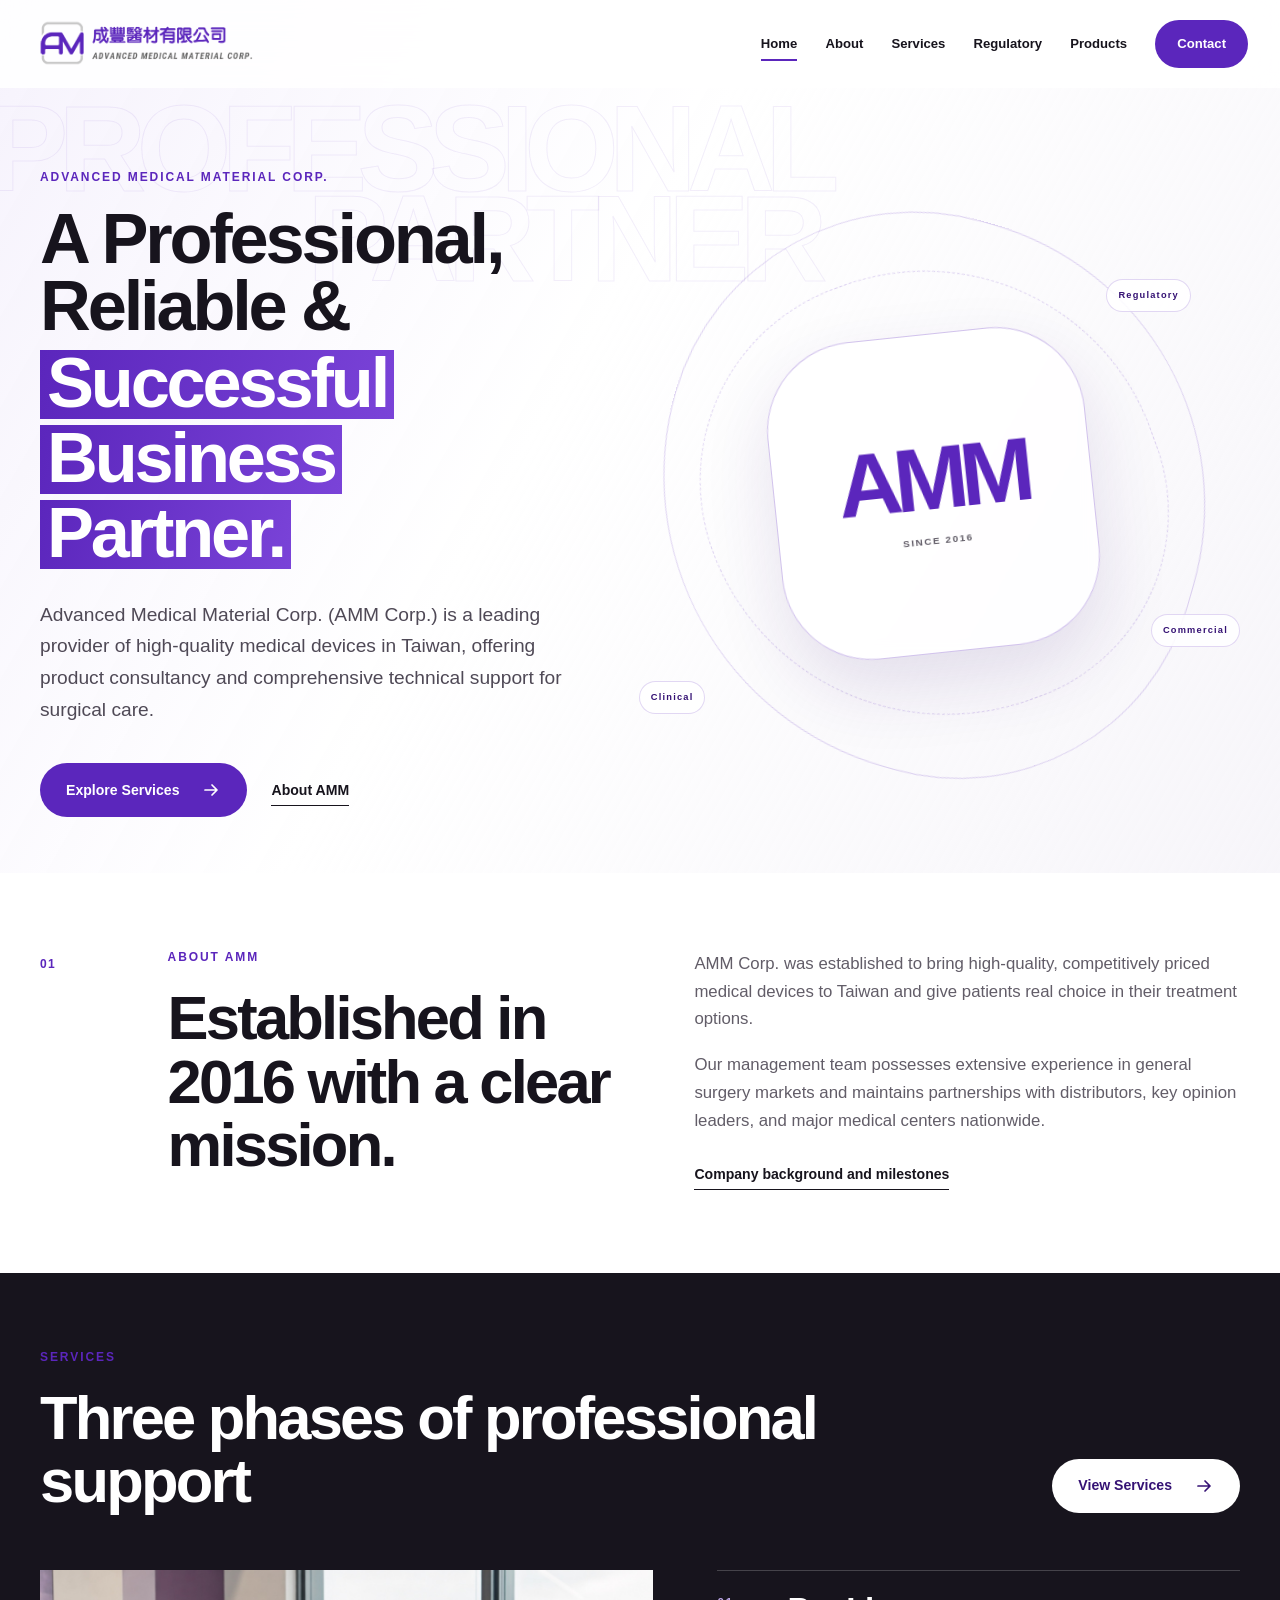
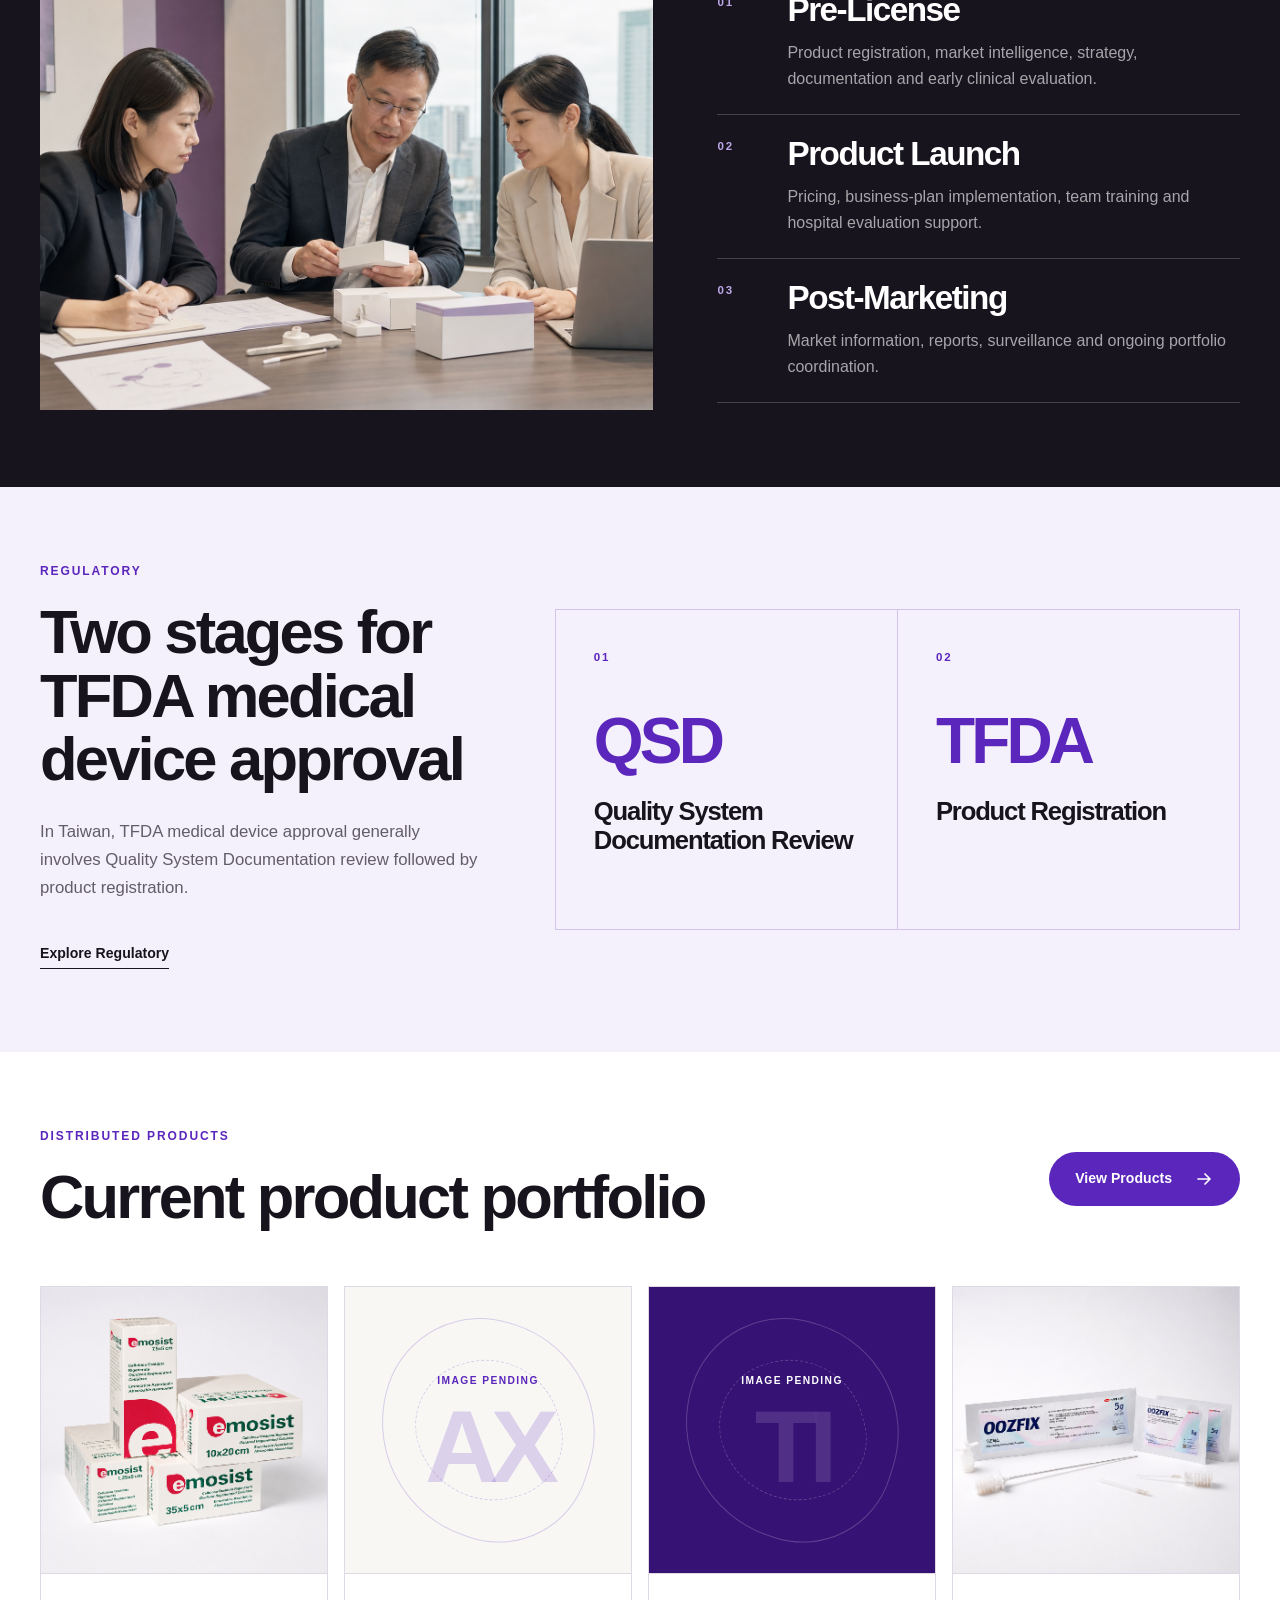
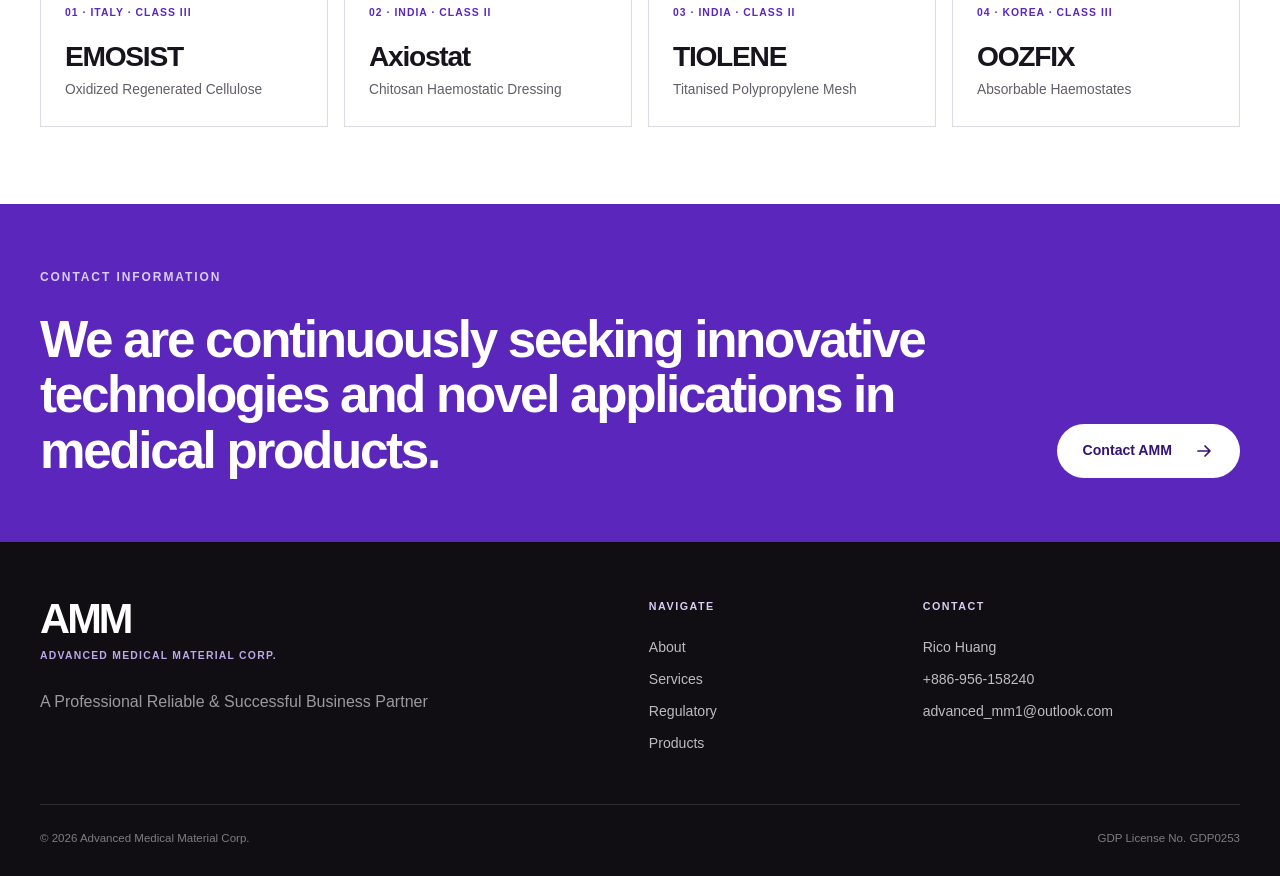
==== commit de9ce162: "Refine AMM website navigation and products" ====
--- a/site/index.html
+++ b/site/index.html
@@ -8,8 +8,8 @@
       content="Advanced Medical Material Corp. is a leading provider of high-quality medical devices in Taiwan."
     />
     <title>Advanced Medical Material Corp.</title>
-    <link rel="stylesheet" href="styles.css?v=20260719e" />
-    <script src="script.js" defer></script>
+    <link rel="stylesheet" href="styles.css?v=20260721a" />
+    <script src="script.js?v=20260721a" defer></script>
   </head>
   <body class="home-page compact-site home-summary-site">
     <a class="skip-link" href="#main-content">Skip to content</a>
@@ -17,7 +17,7 @@
     <header class="site-header" data-header>
       <div class="header-inner">
         <a class="brand" href="index.html" aria-label="AMM home">
-          <img src="assets/amm-logo.png" alt="Advanced Medical Material Corp." width="338" height="83" />
+          <img src="assets/amm-logo-v2.png" alt="Advanced Medical Material Corp." width="500" height="119" />
         </a>
 
         <button
--- a/site/styles.css
+++ b/site/styles.css
@@ -1147,12 +1147,36 @@
   display: grid;
   min-height: 44px;
   place-items: center;
+  position: relative;
   color: var(--muted);
   font-size: 0.78rem;
   font-weight: 700;
-}
-
-.anchor-nav a:hover { color: var(--brand); }
+  transition: color 180ms ease;
+}
+
+.anchor-nav a::after {
+  position: absolute;
+  right: 0;
+  bottom: 0;
+  left: 0;
+  height: 3px;
+  background: var(--brand);
+  content: "";
+  transform: scaleX(0);
+  transform-origin: center;
+  transition: transform 180ms ease;
+}
+
+.anchor-nav a:hover,
+.anchor-nav a.is-active,
+.anchor-nav a[aria-current="location"] {
+  color: var(--brand);
+}
+
+.anchor-nav a.is-active::after,
+.anchor-nav a[aria-current="location"]::after {
+  transform: scaleX(1);
+}
 
 .story-grid {
   margin-bottom: 90px;
@@ -3431,6 +3455,10 @@
   gap: 16px;
 }
 
+.product-catalog-grid {
+  grid-template-columns: repeat(2, minmax(0, 1fr));
+}
+
 .home-product-card,
 .product-catalog-card {
   min-width: 0;
@@ -3561,6 +3589,33 @@
   background: var(--surface-soft);
 }
 
+.product-category {
+  scroll-margin-top: calc(var(--header-height) + 76px);
+}
+
+.product-category + .product-category {
+  margin-top: 80px;
+}
+
+.product-category-heading {
+  display: flex;
+  align-items: baseline;
+  justify-content: space-between;
+  margin-bottom: 24px;
+  padding-bottom: 18px;
+  border-bottom: 1px solid var(--line);
+  gap: 24px;
+}
+
+.product-category-heading .eyebrow {
+  margin: 0;
+}
+
+.product-category-heading h2 {
+  margin: 0;
+  font-size: clamp(2rem, 4vw, 3.25rem);
+}
+
 .product-catalog-card {
   scroll-margin-top: calc(var(--header-height) + 76px);
 }
@@ -3576,7 +3631,7 @@
   gap: 16px;
 }
 
-.product-catalog-copy h2 {
+.product-catalog-copy h3 {
   margin: 28px 0 8px;
   font-size: clamp(1.8rem, 3vw, 2.6rem);
 }
@@ -3712,6 +3767,19 @@
 
   .product-catalog-copy > p {
     min-height: 0;
+  }
+
+  .product-category + .product-category {
+    margin-top: 56px;
+  }
+
+  .product-category-heading {
+    display: block;
+    margin-bottom: 18px;
+  }
+
+  .product-category-heading h2 {
+    margin-top: 8px;
   }
 
   .organization-person-card {
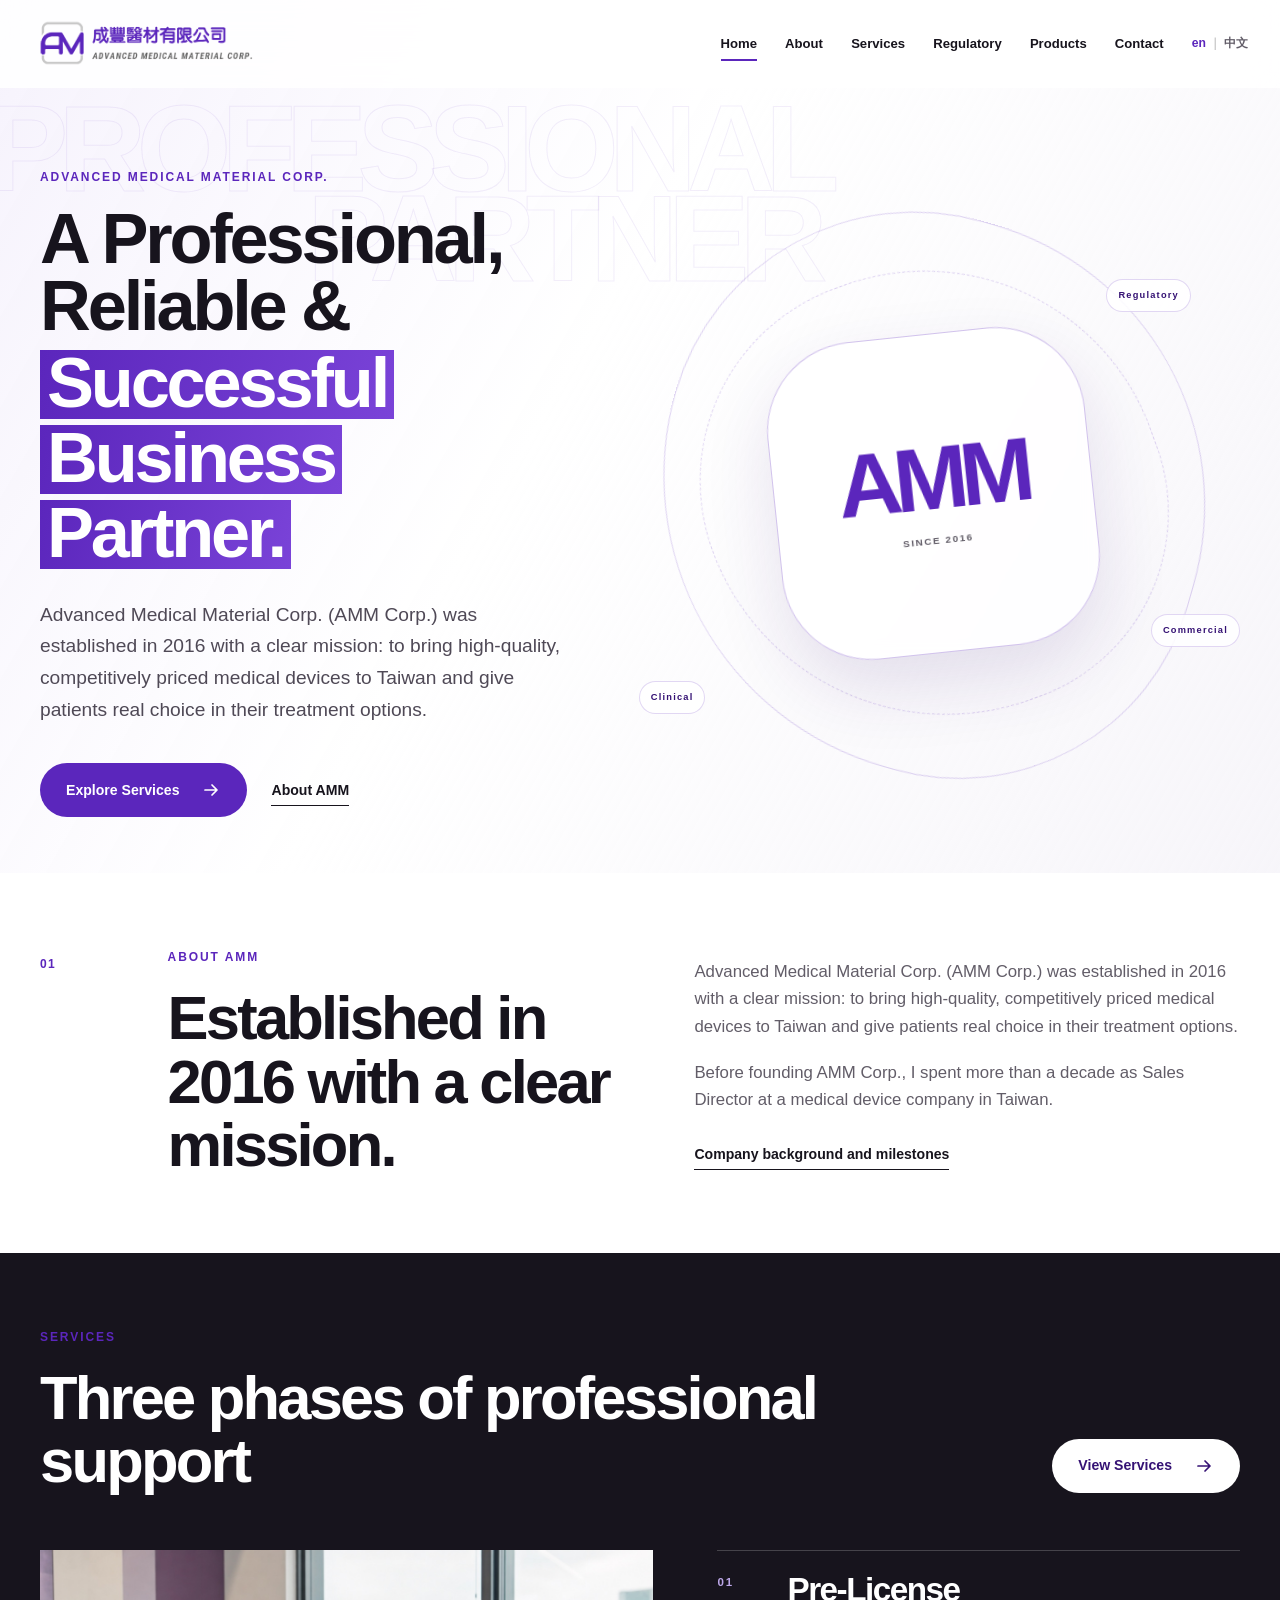
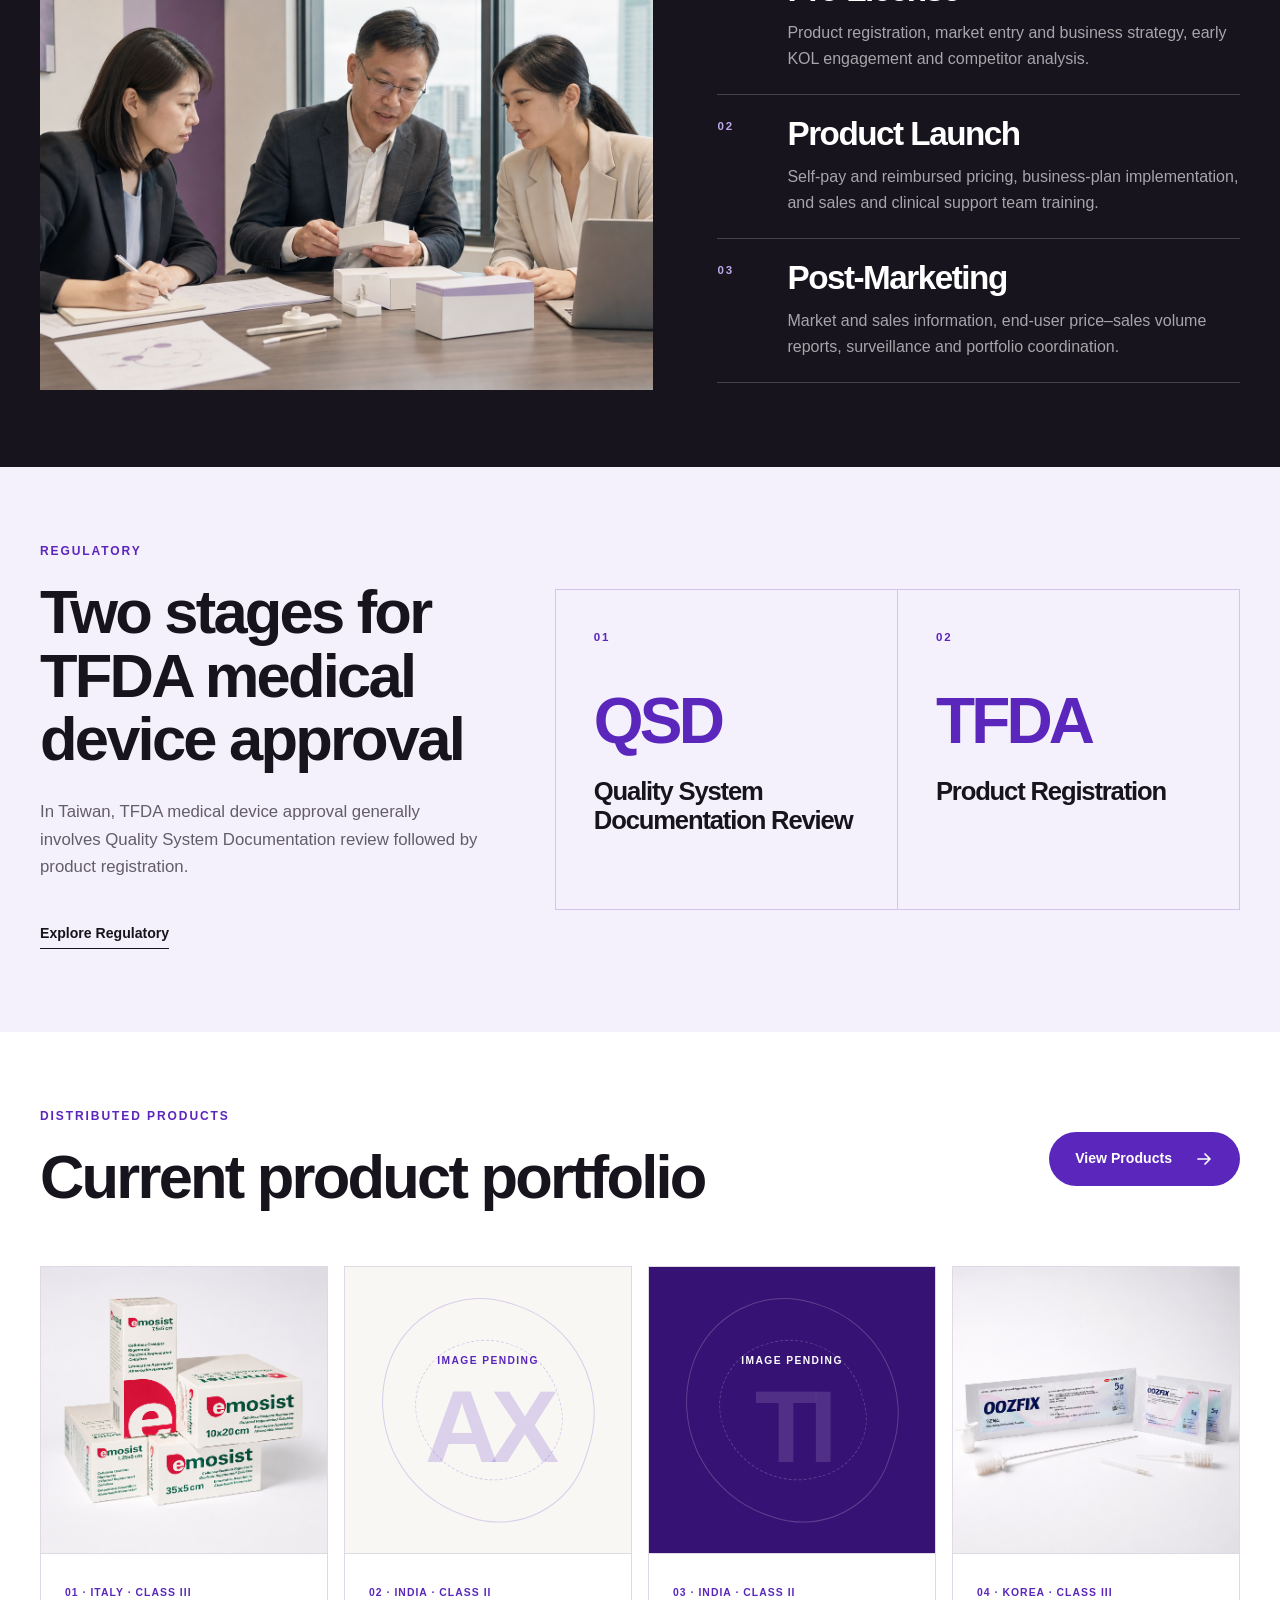
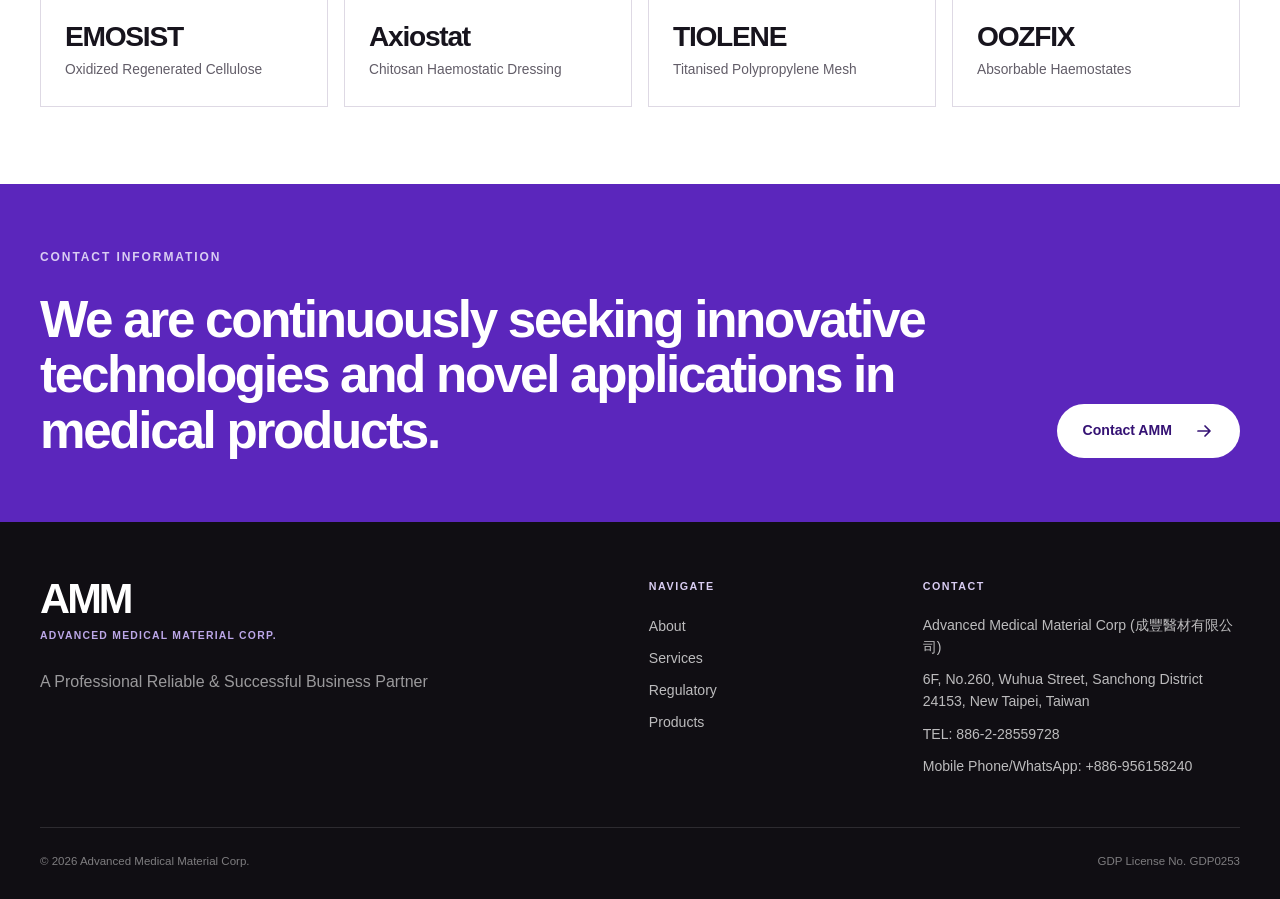
==== commit 739b0b6b: "Update bilingual content and navigation" ====
--- a/site/index.html
+++ b/site/index.html
@@ -5,11 +5,11 @@
     <meta name="viewport" content="width=device-width, initial-scale=1" />
     <meta
       name="description"
-      content="Advanced Medical Material Corp. is a leading provider of high-quality medical devices in Taiwan."
+      content="Advanced Medical Material Corp. was established in 2016 to bring high-quality, competitively priced medical devices to Taiwan."
     />
     <title>Advanced Medical Material Corp.</title>
-    <link rel="stylesheet" href="styles.css?v=20260721a" />
-    <script src="script.js?v=20260721a" defer></script>
+    <link rel="stylesheet" href="styles.css?v=20260722a" />
+    <script src="script.js?v=20260722a" defer></script>
   </head>
   <body class="home-page compact-site home-summary-site">
     <a class="skip-link" href="#main-content">Skip to content</a>
@@ -37,7 +37,10 @@
           <a href="services.html">Services</a>
           <a href="regulatory.html">Regulatory</a>
           <a href="products.html">Products</a>
-          <a class="nav-cta" href="#contact">Contact</a>
+          <a href="#contact">Contact</a>
+          <button class="language-toggle" type="button" data-language-toggle aria-pressed="false" aria-label="Switch to Chinese">
+            <span data-language-label="en">en</span><i aria-hidden="true">｜</i><span data-language-label="tw">中文</span>
+          </button>
         </nav>
       </div>
     </header>
@@ -50,7 +53,7 @@
         </div>
         <div class="content-shell home-photo-grid">
           <div class="home-photo-copy reveal">
-            <p class="eyebrow">Advanced Medical Material Corp.</p>
+            <p class="eyebrow" data-i18n="company-name">Advanced Medical Material Corp.</p>
             <h1 id="home-title">
               A Professional, Reliable &amp;
               <span class="highlight-stack">
@@ -59,8 +62,8 @@
                 <span class="highlight-line">Partner.</span>
               </span>
             </h1>
-            <p class="hero-lead">
-              Advanced Medical Material Corp. (AMM Corp.) is a leading provider of high-quality medical devices in Taiwan, offering product consultancy and comprehensive technical support for surgical care.
+            <p class="hero-lead" data-i18n="about-mission">
+              Advanced Medical Material Corp. (AMM Corp.) was established in 2016 with a clear mission: to bring high-quality, competitively priced medical devices to Taiwan and give patients real choice in their treatment options.
             </p>
             <div class="hero-actions">
               <a class="button button-primary" href="services.html">
@@ -88,15 +91,15 @@
         <div class="content-shell home-summary-intro">
           <div class="section-index reveal" aria-hidden="true">01</div>
           <div class="home-summary-heading reveal">
-            <p class="eyebrow">About AMM</p>
-            <h2>Established in 2016 with a clear mission.</h2>
+            <p class="eyebrow" data-i18n="about-heading">About AMM</p>
+            <h2 data-i18n="home-about-title">Established in 2016 with a clear mission.</h2>
           </div>
           <div class="home-summary-copy reveal">
-            <p>
-              AMM Corp. was established to bring high-quality, competitively priced medical devices to Taiwan and give patients real choice in their treatment options.
-            </p>
-            <p>
-              Our management team possesses extensive experience in general surgery markets and maintains partnerships with distributors, key opinion leaders, and major medical centers nationwide.
+            <p data-i18n="about-mission">
+              Advanced Medical Material Corp. (AMM Corp.) was established in 2016 with a clear mission: to bring high-quality, competitively priced medical devices to Taiwan and give patients real choice in their treatment options.
+            </p>
+            <p data-i18n="home-founder-experience">
+              Before founding AMM Corp., I spent more than a decade as Sales Director at a medical device company in Taiwan.
             </p>
             <a class="text-link" href="about.html">Company background and milestones</a>
           </div>
@@ -129,15 +132,15 @@
             <div class="home-phase-list">
               <article class="reveal">
                 <span>01</span>
-                <div><h3>Pre-License</h3><p>Product registration, market intelligence, strategy, documentation and early clinical evaluation.</p></div>
+                <div><h3>Pre-License</h3><p>Product registration, market entry and business strategy, early KOL engagement and competitor analysis.</p></div>
               </article>
               <article class="reveal">
                 <span>02</span>
-                <div><h3>Product Launch</h3><p>Pricing, business-plan implementation, team training and hospital evaluation support.</p></div>
+                <div><h3>Product Launch</h3><p>Self-pay and reimbursed pricing, business-plan implementation, and sales and clinical support team training.</p></div>
               </article>
               <article class="reveal">
                 <span>03</span>
-                <div><h3>Post-Marketing</h3><p>Market information, reports, surveillance and ongoing portfolio coordination.</p></div>
+                <div><h3>Post-Marketing</h3><p>Market and sales information, end-user price–sales volume reports, surveillance and portfolio coordination.</p></div>
               </article>
             </div>
           </div>
@@ -207,7 +210,7 @@
         <div class="content-shell compact-contact-inner reveal">
           <p class="eyebrow eyebrow-light">Contact Information</p>
           <h2>We are continuously seeking innovative technologies and novel applications in medical products.</h2>
-          <a class="button button-light" href="mailto:advanced_mm1@outlook.com">
+          <a class="button button-light" href="#contact">
             <span>Contact AMM</span>
             <svg viewBox="0 0 20 20" aria-hidden="true"><path d="M4 10h11M11 5l5 5-5 5" /></svg>
           </a>
@@ -233,9 +236,10 @@
         </div>
         <div class="footer-contact">
           <p class="footer-label">Contact</p>
-          <p>Rico Huang</p>
-          <a href="tel:+886956158240">+886-956-158240</a>
-          <a href="mailto:advanced_mm1@outlook.com">advanced_mm1@outlook.com</a>
+          <p>Advanced Medical Material Corp (成豐醫材有限公司)</p>
+          <p>6F, No.260, Wuhua Street, Sanchong District 24153, New Taipei, Taiwan</p>
+          <a href="tel:+886228559728">TEL: 886-2-28559728</a>
+          <a href="tel:+886956158240">Mobile Phone/WhatsApp: +886-956158240</a>
         </div>
       </div>
       <div class="content-shell footer-bottom">
--- a/site/styles.css
+++ b/site/styles.css
@@ -195,7 +195,7 @@
   font-weight: 650;
 }
 
-.primary-nav > a:not(.nav-cta) {
+.primary-nav > a {
   position: relative;
   display: grid;
   min-height: 44px;
@@ -203,7 +203,7 @@
   white-space: nowrap;
 }
 
-.primary-nav > a:not(.nav-cta)::after {
+.primary-nav > a::after {
   position: absolute;
   right: 0;
   bottom: 5px;
@@ -222,21 +222,39 @@
   transform-origin: left;
 }
 
-.nav-cta {
+.language-toggle {
   display: inline-flex;
   align-items: center;
   justify-content: center;
-  min-height: 48px;
-  padding: 0 22px;
-  border-radius: 999px;
-  background: var(--brand);
-  color: #fff;
-  transition: background 200ms ease, transform 200ms ease;
-}
-
-.nav-cta:hover {
-  transform: translateY(-2px);
-  background: var(--brand-deep);
+  min-height: 44px;
+  padding: 0;
+  border: 0;
+  background: transparent;
+  color: var(--muted);
+  cursor: pointer;
+  font-size: 0.76rem;
+  font-weight: 680;
+  white-space: nowrap;
+  gap: 3px;
+}
+
+.language-toggle i {
+  color: var(--silver);
+  font-style: normal;
+}
+
+.language-toggle span {
+  transition: color 180ms ease, font-weight 180ms ease;
+}
+
+body[data-language="en"] .language-toggle [data-language-label="en"],
+body[data-language="tw"] .language-toggle [data-language-label="tw"] {
+  color: var(--brand);
+  font-weight: 800;
+}
+
+html[lang="zh-Hant"] body {
+  font-family: "PingFang TC", "Noto Sans TC", "Microsoft JhengHei", "Inter Tight", "Aptos", sans-serif;
 }
 
 .menu-toggle {
@@ -1073,6 +1091,11 @@
   font-size: 0.88rem;
 }
 
+.footer-contact > p:not(.footer-label) {
+  margin-bottom: 10px;
+  line-height: 1.55;
+}
+
 .footer-links a:hover,
 .footer-contact a:hover { color: #fff; }
 
@@ -1600,7 +1623,7 @@
   .brand { width: 145px; }
   .brand img { width: 142px; }
   .primary-nav { gap: 14px; font-size: 0.74rem; }
-  .nav-cta { padding-inline: 16px; }
+  .language-toggle { font-size: 0.72rem; }
   .hero-inner { grid-template-columns: minmax(0, 1.15fr) minmax(300px, 0.65fr); }
   .visual-panel { min-height: 470px; padding: 38px; }
   .organization-intro { grid-template-columns: 120px 1fr; }
@@ -1631,8 +1654,13 @@
     transition: opacity 240ms ease, transform 240ms var(--ease), visibility 240ms;
   }
   .primary-nav.is-open { visibility: visible; opacity: 1; pointer-events: auto; transform: translateY(0); }
-  .primary-nav > a:not(.nav-cta) { min-height: 58px; font-size: clamp(1.6rem, 6vw, 2.4rem); }
-  .primary-nav .nav-cta { width: 100%; margin-top: 18px; min-height: 58px; }
+  .primary-nav > a { min-height: 58px; font-size: clamp(1.6rem, 6vw, 2.4rem); }
+  .primary-nav .language-toggle {
+    align-self: flex-start;
+    min-height: 48px;
+    margin-top: 8px;
+    font-size: 0.9rem;
+  }
   .hero-inner { grid-template-columns: 1fr; padding-top: 13vh; }
   .hero-emblem { position: absolute; right: -90px; bottom: -10px; width: 390px; opacity: 0.34; }
   .hero-copy { max-width: 820px; }
@@ -1718,8 +1746,19 @@
   .footer-bottom { flex-direction: column; gap: 8px; }
   .hero-about { min-height: 740px; }
   .about-hero-inner .hero-lead { margin-left: 0; }
-  .anchor-nav { top: 70px; overflow-x: auto; }
-  .anchor-nav .content-shell { width: max-content; padding-right: 20px; gap: 28px; }
+  .anchor-nav {
+    top: 70px;
+    overflow-x: auto;
+    -webkit-overflow-scrolling: touch;
+  }
+
+  .anchor-nav .content-shell {
+    width: max-content;
+    min-width: 100%;
+    margin-inline: 0;
+    padding-inline: 20px;
+    gap: 28px;
+  }
   .story-visual-grid { min-height: 0; }
   .image-placeholder { min-height: 470px; padding: 28px; }
   .story-quote { min-height: 420px; padding: 34px 28px; border-radius: 0 100px 0 0; }
@@ -2067,6 +2106,25 @@
 }
 
 .organization-person-card h3 {
+  margin: 0;
+  font-size: clamp(0.92rem, 1.25vw, 1.08rem);
+  line-height: 1.28;
+}
+
+.organization-unit-card {
+  justify-content: flex-end;
+  flex-direction: column;
+  gap: 18px;
+}
+
+.organization-unit-card span {
+  color: var(--brand);
+  font-size: 0.65rem;
+  font-weight: 760;
+  letter-spacing: 0.12em;
+}
+
+.organization-unit-card h3 {
   margin: 0;
   font-size: clamp(0.92rem, 1.25vw, 1.08rem);
   line-height: 1.28;
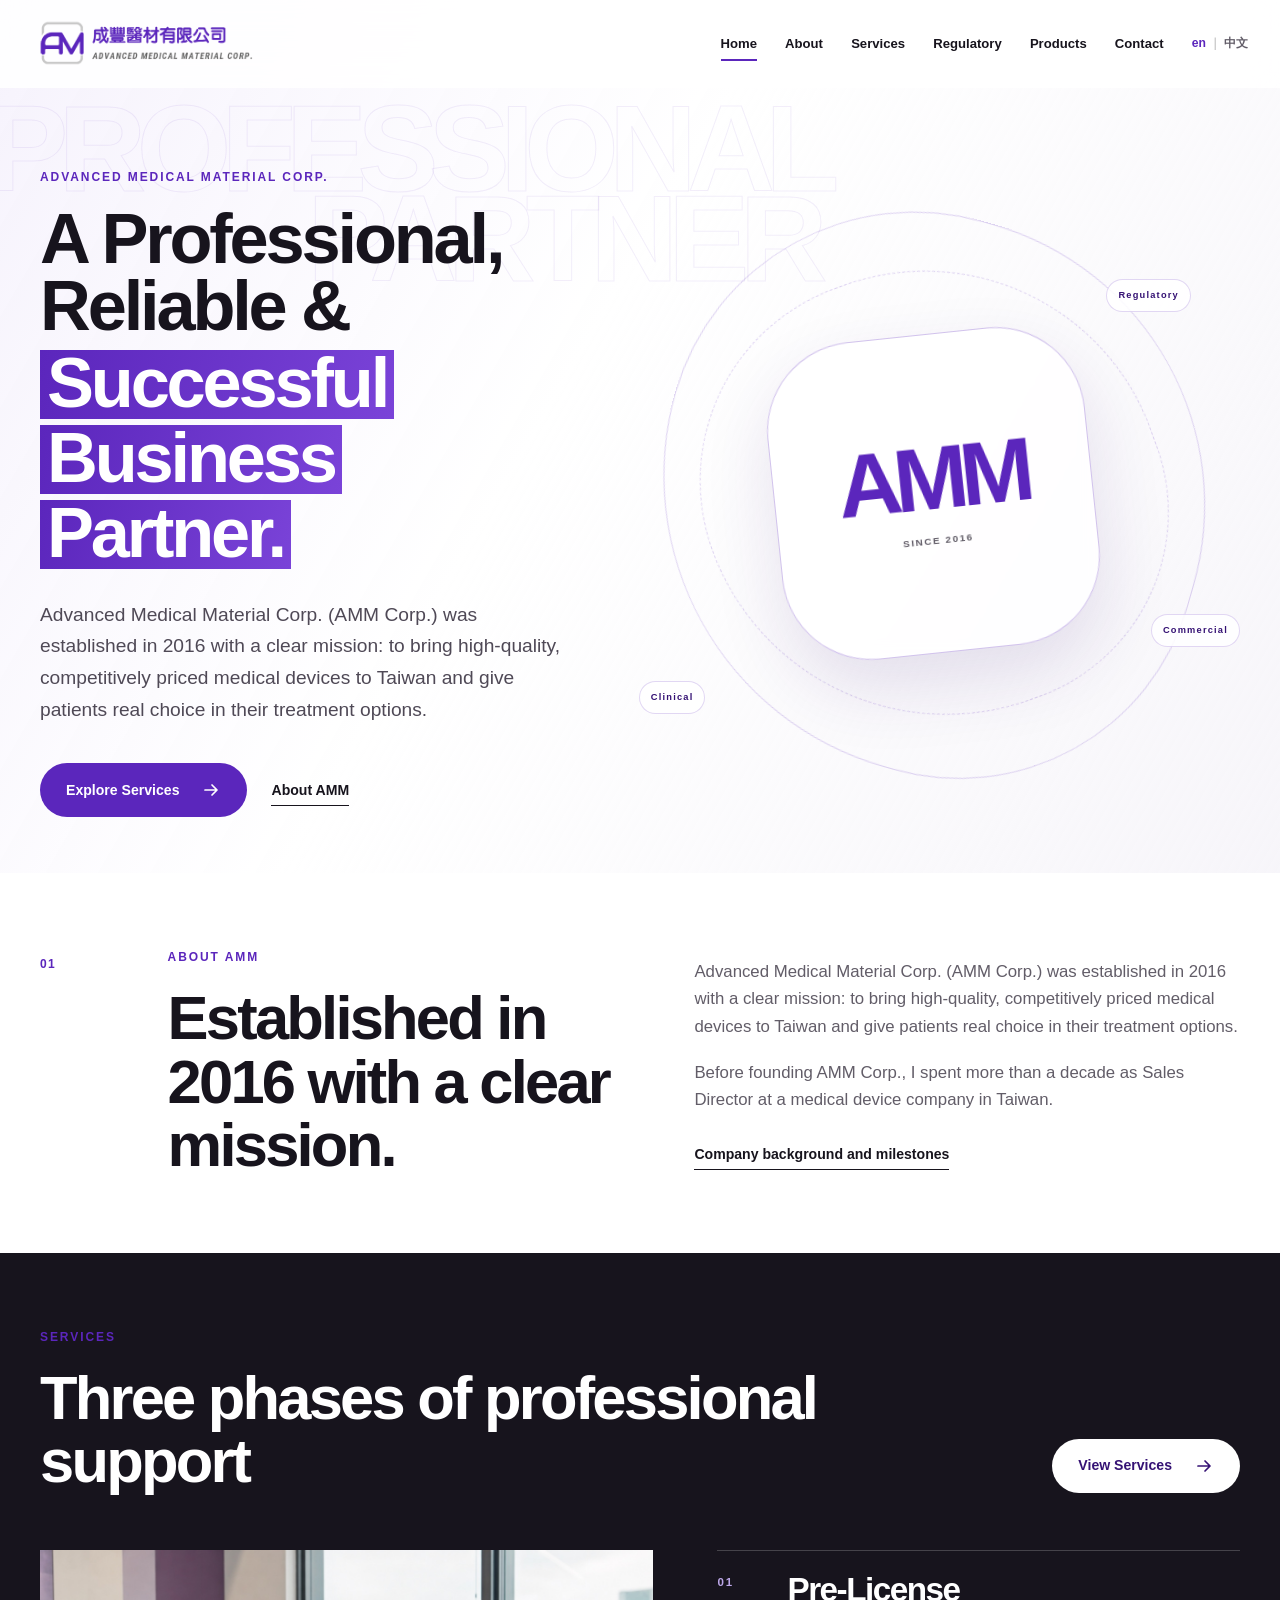
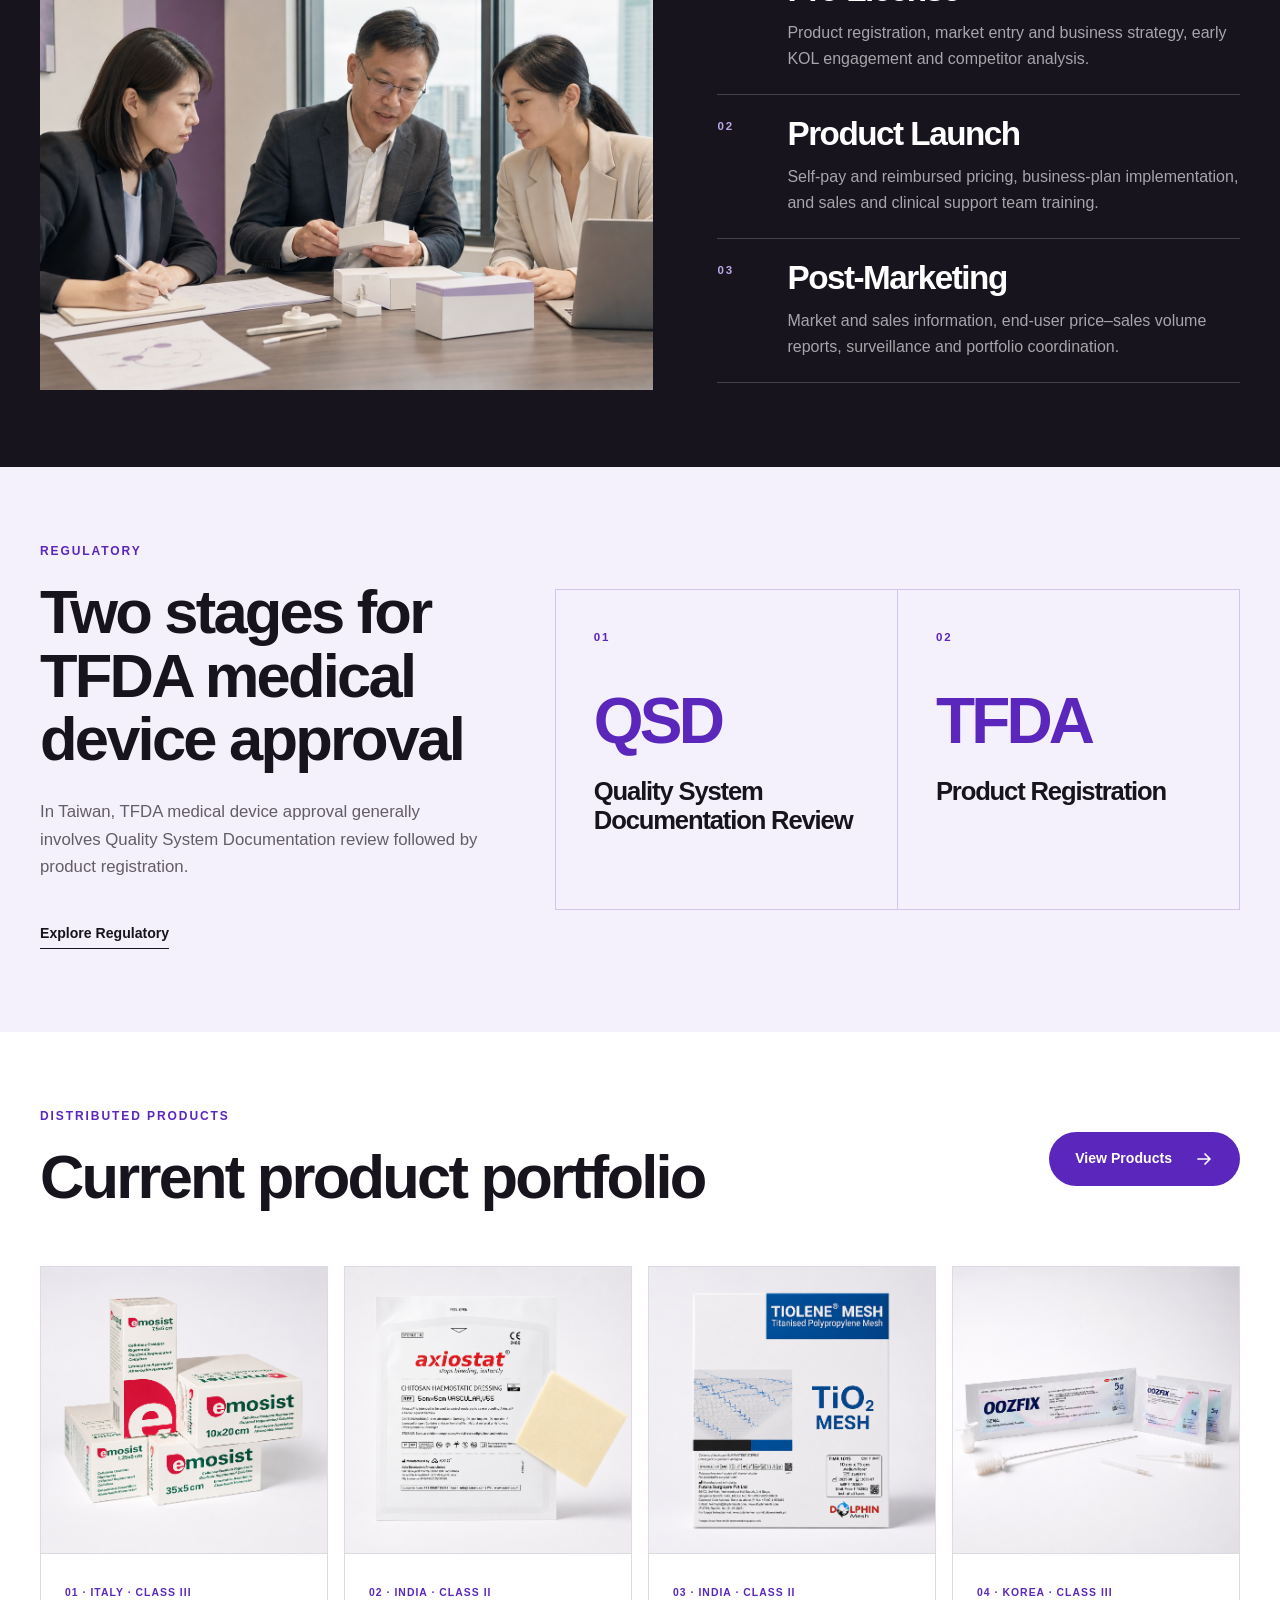
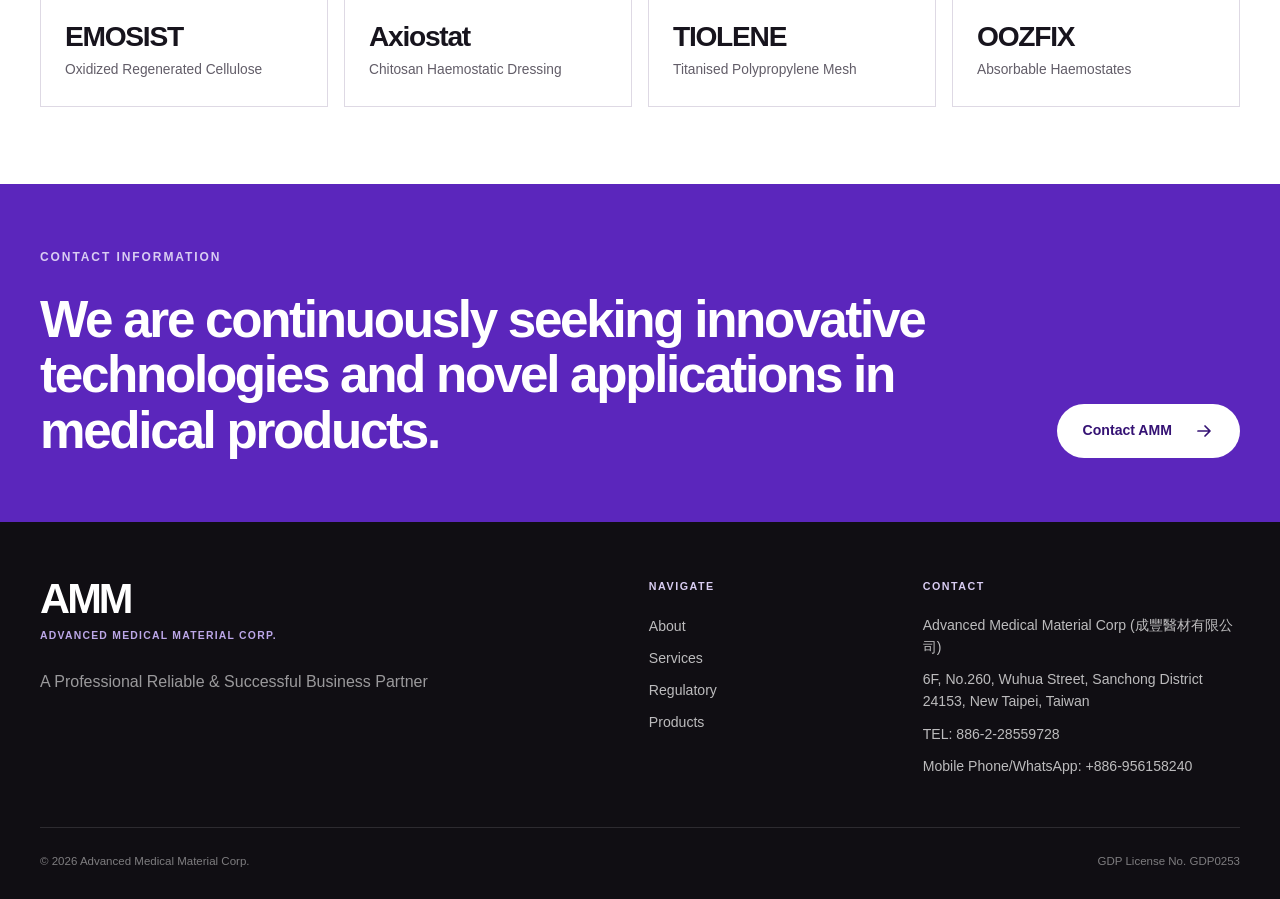
==== commit dd94a617: "Refine bilingual layout and product imagery" ====
--- a/site/index.html
+++ b/site/index.html
@@ -8,8 +8,8 @@
       content="Advanced Medical Material Corp. was established in 2016 to bring high-quality, competitively priced medical devices to Taiwan."
     />
     <title>Advanced Medical Material Corp.</title>
-    <link rel="stylesheet" href="styles.css?v=20260722a" />
-    <script src="script.js?v=20260722a" defer></script>
+    <link rel="stylesheet" href="styles.css?v=20260722c" />
+    <script src="script.js?v=20260722c" defer></script>
   </head>
   <body class="home-page compact-site home-summary-site">
     <a class="skip-link" href="#main-content">Skip to content</a>
@@ -191,11 +191,11 @@
               <div class="home-product-card-copy"><span>01 · Italy · Class III</span><h3>EMOSIST</h3><p>Oxidized Regenerated Cellulose</p></div>
             </a>
             <a class="home-product-card reveal" href="products.html#axiostat">
-              <div class="home-product-placeholder" aria-hidden="true"><span>Image pending</span><strong>AX</strong></div>
+              <div class="home-product-media"><img src="assets/products/axiostat.png" alt="Axiostat Chitosan Haemostatic Dressing package and dressing" width="1254" height="1254" loading="lazy" /></div>
               <div class="home-product-card-copy"><span>02 · India · Class II</span><h3>Axiostat</h3><p>Chitosan Haemostatic Dressing</p></div>
             </a>
             <a class="home-product-card reveal" href="products.html#tiolene">
-              <div class="home-product-placeholder home-product-placeholder-dark" aria-hidden="true"><span>Image pending</span><strong>TI</strong></div>
+              <div class="home-product-media"><img src="assets/products/tiolene.png" alt="TIOLENE Titanised Polypropylene Mesh product package" width="1254" height="1254" loading="lazy" /></div>
               <div class="home-product-card-copy"><span>03 · India · Class II</span><h3>TIOLENE</h3><p>Titanised Polypropylene Mesh</p></div>
             </a>
             <a class="home-product-card reveal" href="products.html#oozfix">
@@ -208,10 +208,10 @@
 
       <section class="section compact-contact">
         <div class="content-shell compact-contact-inner reveal">
-          <p class="eyebrow eyebrow-light">Contact Information</p>
-          <h2>We are continuously seeking innovative technologies and novel applications in medical products.</h2>
+          <p class="eyebrow eyebrow-light" data-i18n="home-contact-eyebrow">Contact Information</p>
+          <h2 data-i18n="home-contact-title">We are continuously seeking innovative technologies and novel applications in medical products.</h2>
           <a class="button button-light" href="#contact">
-            <span>Contact AMM</span>
+            <span data-i18n="home-contact-button">Contact AMM</span>
             <svg viewBox="0 0 20 20" aria-hidden="true"><path d="M4 10h11M11 5l5 5-5 5" /></svg>
           </a>
         </div>
--- a/site/styles.css
+++ b/site/styles.css
@@ -255,6 +255,10 @@
 
 html[lang="zh-Hant"] body {
   font-family: "PingFang TC", "Noto Sans TC", "Microsoft JhengHei", "Inter Tight", "Aptos", sans-serif;
+}
+
+html[lang="zh-Hant"] body :lang(en) {
+  font-family: "Inter Tight", "Aptos", "Helvetica Neue", Arial, sans-serif;
 }
 
 .menu-toggle {
@@ -1958,6 +1962,10 @@
   font-size: clamp(3.6rem, 7vw, 7rem);
 }
 
+html[lang="zh-Hant"] .compact-about-hero .about-hero-inner h1 {
+  line-height: 1.12;
+}
+
 .compact-about-hero .about-hero-inner .hero-lead {
   max-width: 760px;
   margin-left: auto;
@@ -2112,12 +2120,16 @@
 }
 
 .organization-unit-card {
-  justify-content: flex-end;
+  align-items: flex-start;
+  justify-content: space-between;
   flex-direction: column;
   gap: 18px;
+  text-align: left;
 }
 
 .organization-unit-card span {
+  display: block;
+  width: 100%;
   color: var(--brand);
   font-size: 0.65rem;
   font-weight: 760;
@@ -2125,6 +2137,7 @@
 }
 
 .organization-unit-card h3 {
+  width: 100%;
   margin: 0;
   font-size: clamp(0.92rem, 1.25vw, 1.08rem);
   line-height: 1.28;
@@ -3708,7 +3721,7 @@
 .product-card-specs > div {
   display: grid;
   grid-template-columns: 1fr auto;
-  padding: 10px 0;
+  padding: 12px 0;
   border-top: 1px solid var(--line);
   gap: 16px;
 }
@@ -3719,7 +3732,7 @@
 
 .product-card-specs dt {
   color: var(--muted);
-  font-size: 0.65rem;
+  font-size: 0.72rem;
   font-weight: 700;
   letter-spacing: 0.06em;
   text-transform: uppercase;
@@ -3727,7 +3740,7 @@
 
 .product-card-specs dd {
   color: var(--ink);
-  font-size: 0.78rem;
+  font-size: 0.92rem;
   font-weight: 680;
   text-align: right;
 }
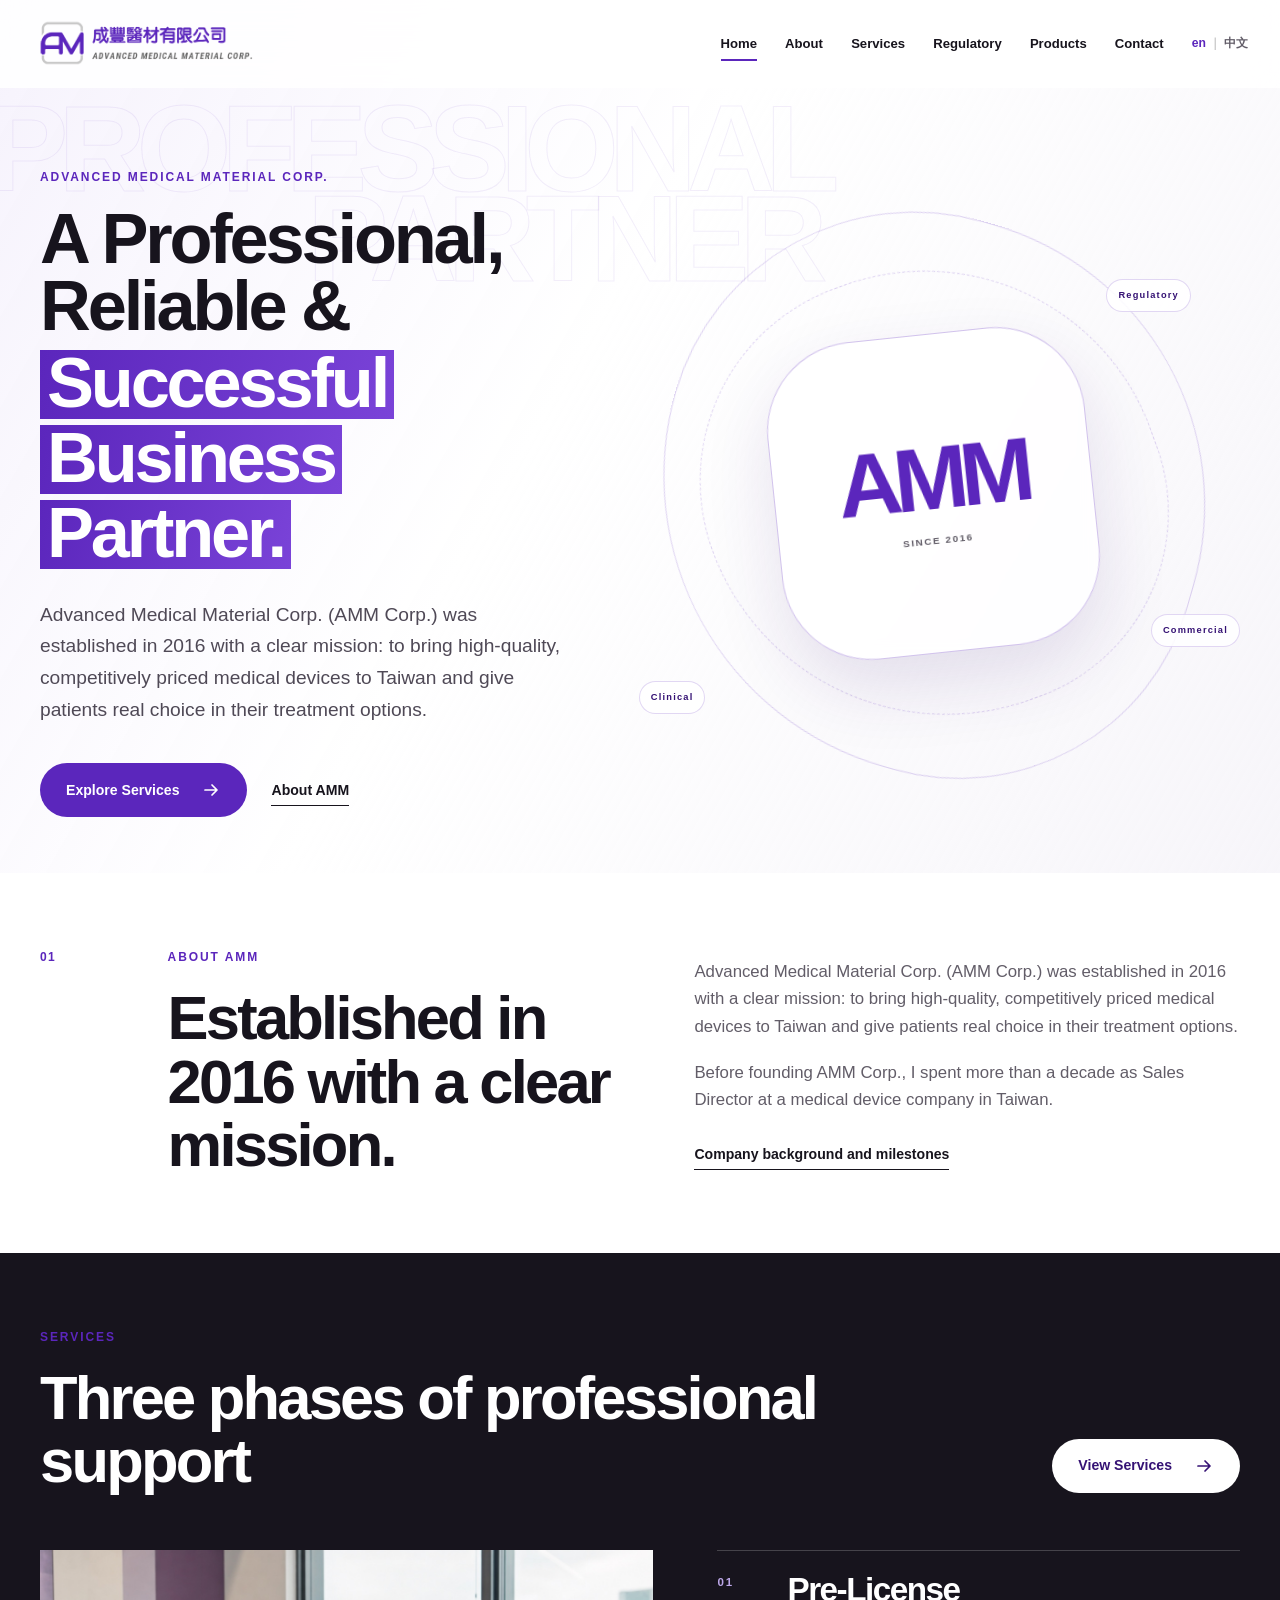
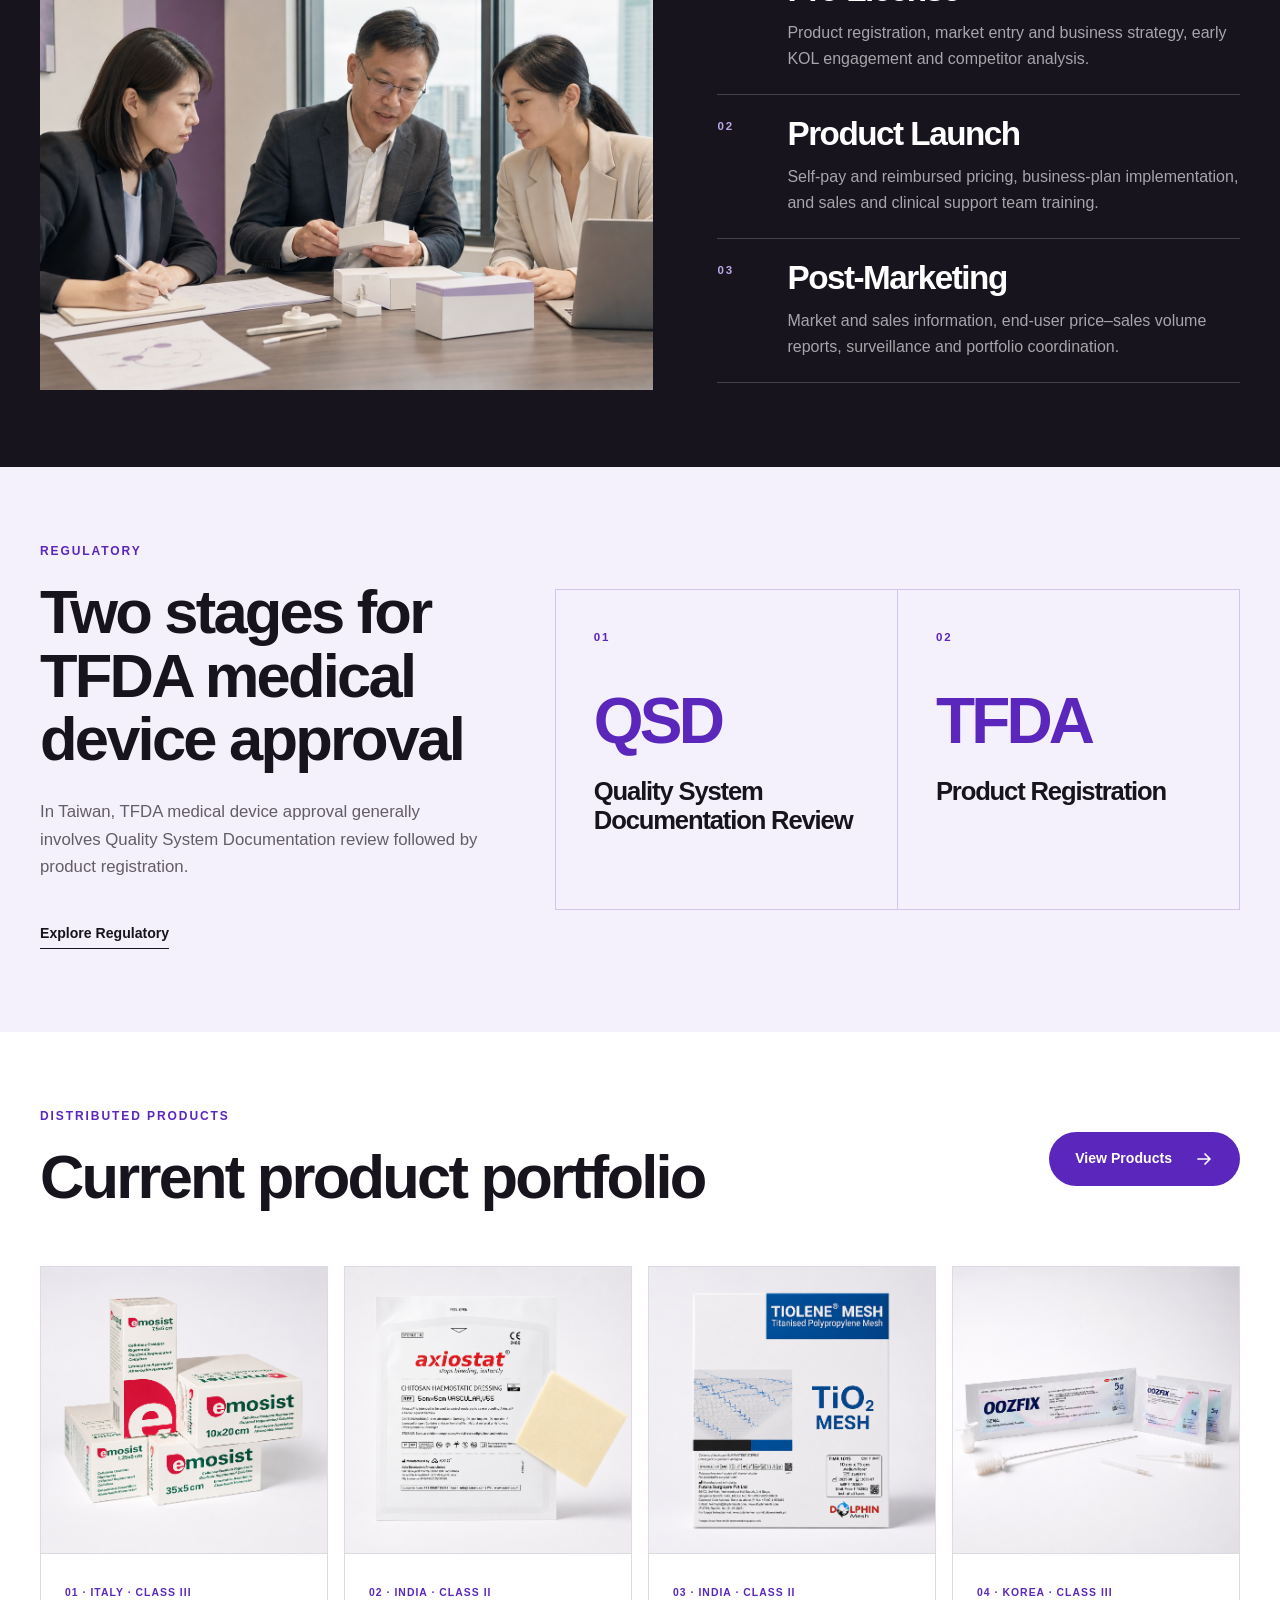
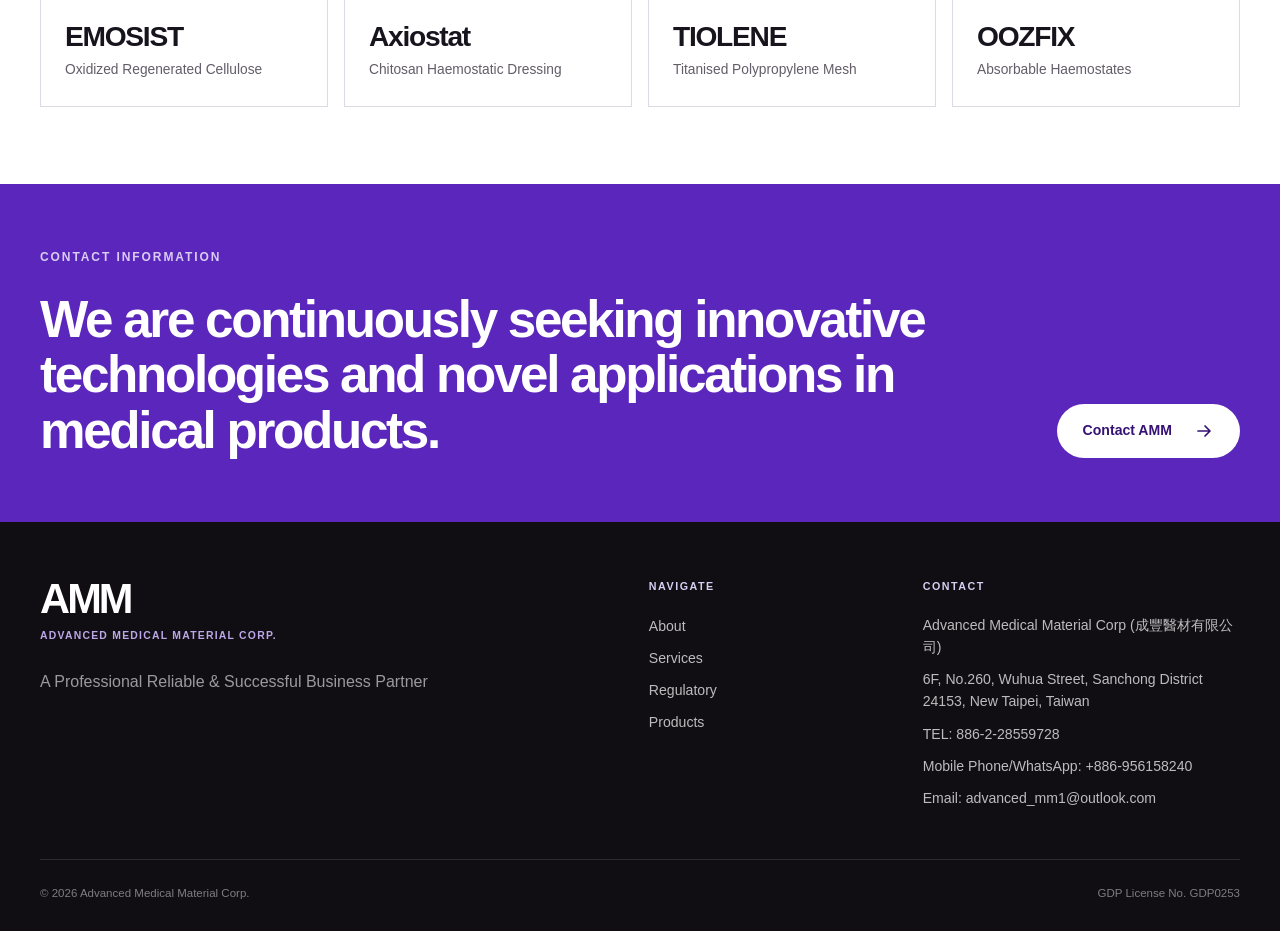
==== commit c6312b72: "Update bilingual site content and contact details" ====
--- a/site/index.html
+++ b/site/index.html
@@ -8,8 +8,8 @@
       content="Advanced Medical Material Corp. was established in 2016 to bring high-quality, competitively priced medical devices to Taiwan."
     />
     <title>Advanced Medical Material Corp.</title>
-    <link rel="stylesheet" href="styles.css?v=20260722c" />
-    <script src="script.js?v=20260722c" defer></script>
+    <link rel="stylesheet" href="styles.css?v=20260724b" />
+    <script src="script.js?v=20260724b" defer></script>
   </head>
   <body class="home-page compact-site home-summary-site">
     <a class="skip-link" href="#main-content">Skip to content</a>
@@ -27,17 +27,17 @@
           aria-controls="primary-navigation"
           data-menu-toggle
         >
-          <span>Menu</span>
+          <span data-i18n="nav-menu">Menu</span>
           <span class="menu-icon" aria-hidden="true"><i></i><i></i></span>
         </button>
 
         <nav id="primary-navigation" class="primary-nav" aria-label="Primary navigation" data-navigation>
-          <a href="index.html" aria-current="page">Home</a>
-          <a href="about.html">About</a>
-          <a href="services.html">Services</a>
-          <a href="regulatory.html">Regulatory</a>
-          <a href="products.html">Products</a>
-          <a href="#contact">Contact</a>
+          <a href="index.html" aria-current="page" data-i18n="nav-home">Home</a>
+          <a href="about.html" data-i18n="nav-about">About</a>
+          <a href="services.html" data-i18n="nav-services">Services</a>
+          <a href="regulatory.html" data-i18n="nav-regulatory">Regulatory</a>
+          <a href="products.html" data-i18n="nav-products">Products</a>
+          <a href="#contact" data-i18n="nav-contact">Contact</a>
           <button class="language-toggle" type="button" data-language-toggle aria-pressed="false" aria-label="Switch to Chinese">
             <span data-language-label="en">en</span><i aria-hidden="true">｜</i><span data-language-label="tw">中文</span>
           </button>
@@ -176,11 +176,11 @@
         <div class="content-shell">
           <div class="home-summary-title-row home-products-title reveal">
             <div>
-              <p class="eyebrow">Distributed Products</p>
-              <h2>Current product portfolio</h2>
+              <p class="eyebrow" data-i18n="products-title">Distributed Products</p>
+              <h2 data-i18n="home-products-title">Current product portfolio</h2>
             </div>
             <a class="button button-primary" href="products.html">
-              <span>View Products</span>
+              <span data-i18n="home-products-button">View Products</span>
               <svg viewBox="0 0 20 20" aria-hidden="true"><path d="M4 10h11M11 5l5 5-5 5" /></svg>
             </a>
           </div>
@@ -188,19 +188,19 @@
           <div class="home-product-grid">
             <a class="home-product-card reveal" href="products.html#emosist">
               <div class="home-product-media"><img src="assets/products/emosist.png" alt="EMOSIST product packages" width="1254" height="1254" loading="lazy" /></div>
-              <div class="home-product-card-copy"><span>01 · Italy · Class III</span><h3>EMOSIST</h3><p>Oxidized Regenerated Cellulose</p></div>
+              <div class="home-product-card-copy"><span data-i18n="home-product-emosist-meta">01 · Italy · Class III</span><h3>EMOSIST</h3><p data-i18n="product-emosist-name">Oxidized Regenerated Cellulose</p></div>
             </a>
             <a class="home-product-card reveal" href="products.html#axiostat">
               <div class="home-product-media"><img src="assets/products/axiostat.png" alt="Axiostat Chitosan Haemostatic Dressing package and dressing" width="1254" height="1254" loading="lazy" /></div>
-              <div class="home-product-card-copy"><span>02 · India · Class II</span><h3>Axiostat</h3><p>Chitosan Haemostatic Dressing</p></div>
+              <div class="home-product-card-copy"><span data-i18n="home-product-axiostat-meta">02 · India · Class II</span><h3>Axiostat</h3><p data-i18n="product-axiostat-name">Chitosan Haemostatic Dressing</p></div>
             </a>
             <a class="home-product-card reveal" href="products.html#tiolene">
               <div class="home-product-media"><img src="assets/products/tiolene.png" alt="TIOLENE Titanised Polypropylene Mesh product package" width="1254" height="1254" loading="lazy" /></div>
-              <div class="home-product-card-copy"><span>03 · India · Class II</span><h3>TIOLENE</h3><p>Titanised Polypropylene Mesh</p></div>
+              <div class="home-product-card-copy"><span data-i18n="home-product-tiolene-meta">03 · India · Class II</span><h3>TIOLENE</h3><p data-i18n="product-tiolene-name">Titanised Polypropylene Mesh</p></div>
             </a>
             <a class="home-product-card reveal" href="products.html#oozfix">
               <div class="home-product-media"><img src="assets/products/oozfix.png" alt="OOZFIX product packages" width="1254" height="1254" loading="lazy" /></div>
-              <div class="home-product-card-copy"><span>04 · Korea · Class III</span><h3>OOZFIX</h3><p>Absorbable Haemostates</p></div>
+              <div class="home-product-card-copy"><span data-i18n="home-product-oozfix-meta">04 · Korea · Class III</span><h3>OOZFIX</h3><p data-i18n="product-oozfix-name">Absorbable Haemostates</p></div>
             </a>
           </div>
         </div>
@@ -235,11 +235,12 @@
           <a href="products.html">Products</a>
         </div>
         <div class="footer-contact">
-          <p class="footer-label">Contact</p>
-          <p>Advanced Medical Material Corp (成豐醫材有限公司)</p>
-          <p>6F, No.260, Wuhua Street, Sanchong District 24153, New Taipei, Taiwan</p>
-          <a href="tel:+886228559728">TEL: 886-2-28559728</a>
-          <a href="tel:+886956158240">Mobile Phone/WhatsApp: +886-956158240</a>
+          <p class="footer-label" data-i18n="footer-contact-label">Contact</p>
+          <p data-i18n="footer-company">Advanced Medical Material Corp (成豐醫材有限公司)</p>
+          <p data-i18n="footer-address">6F, No.260, Wuhua Street, Sanchong District 24153, New Taipei, Taiwan</p>
+          <a href="tel:+886228559728" data-i18n="footer-phone">TEL: 886-2-28559728</a>
+          <a href="tel:+886956158240" data-i18n="footer-mobile">Mobile Phone/WhatsApp: +886-956158240</a>
+          <a href="mailto:advanced_mm1@outlook.com" data-i18n="footer-email">Email: advanced_mm1@outlook.com</a>
         </div>
       </div>
       <div class="content-shell footer-bottom">
--- a/site/styles.css
+++ b/site/styles.css
@@ -572,11 +572,13 @@
 }
 
 .section-index {
-  padding-top: 5px;
+  align-self: start;
+  padding-top: 0;
   color: var(--brand);
   font-size: 0.75rem;
   font-weight: 750;
   letter-spacing: 0.12em;
+  line-height: 1.2;
 }
 
 .intro-heading h2,
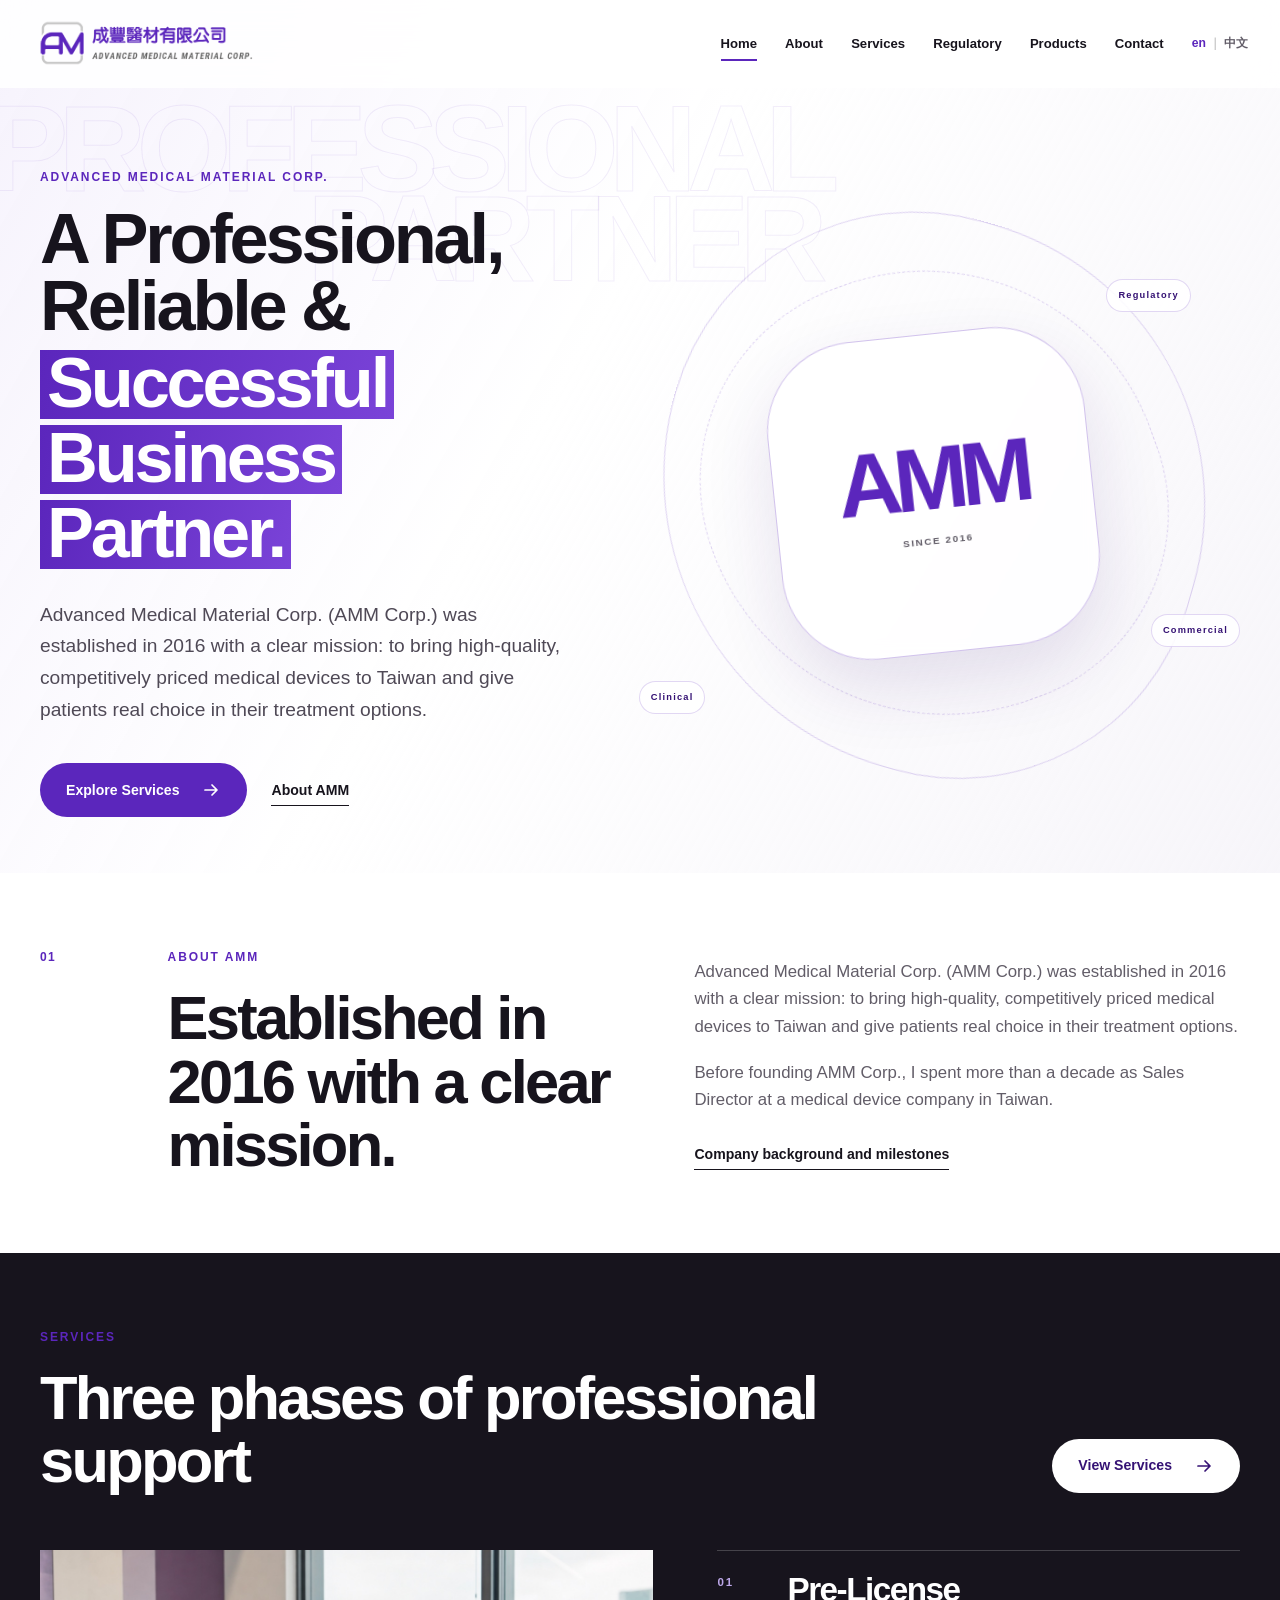
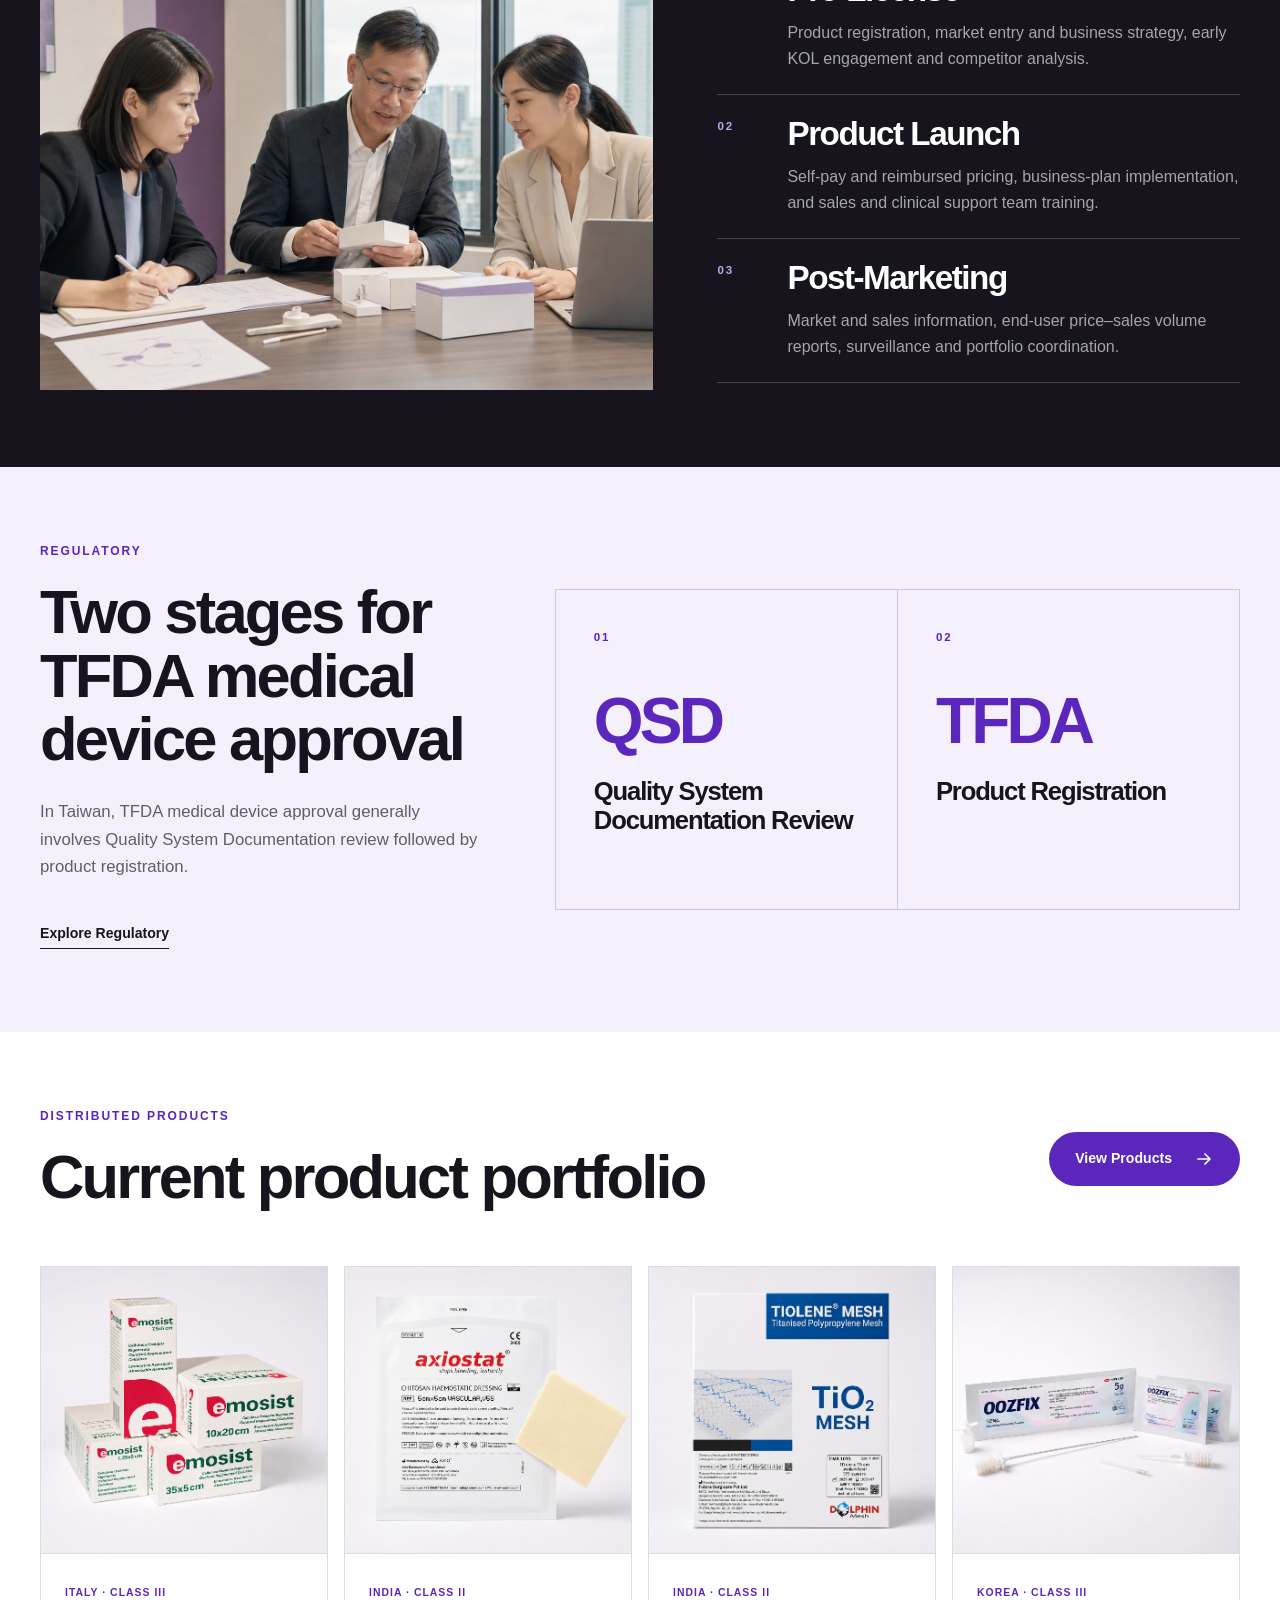
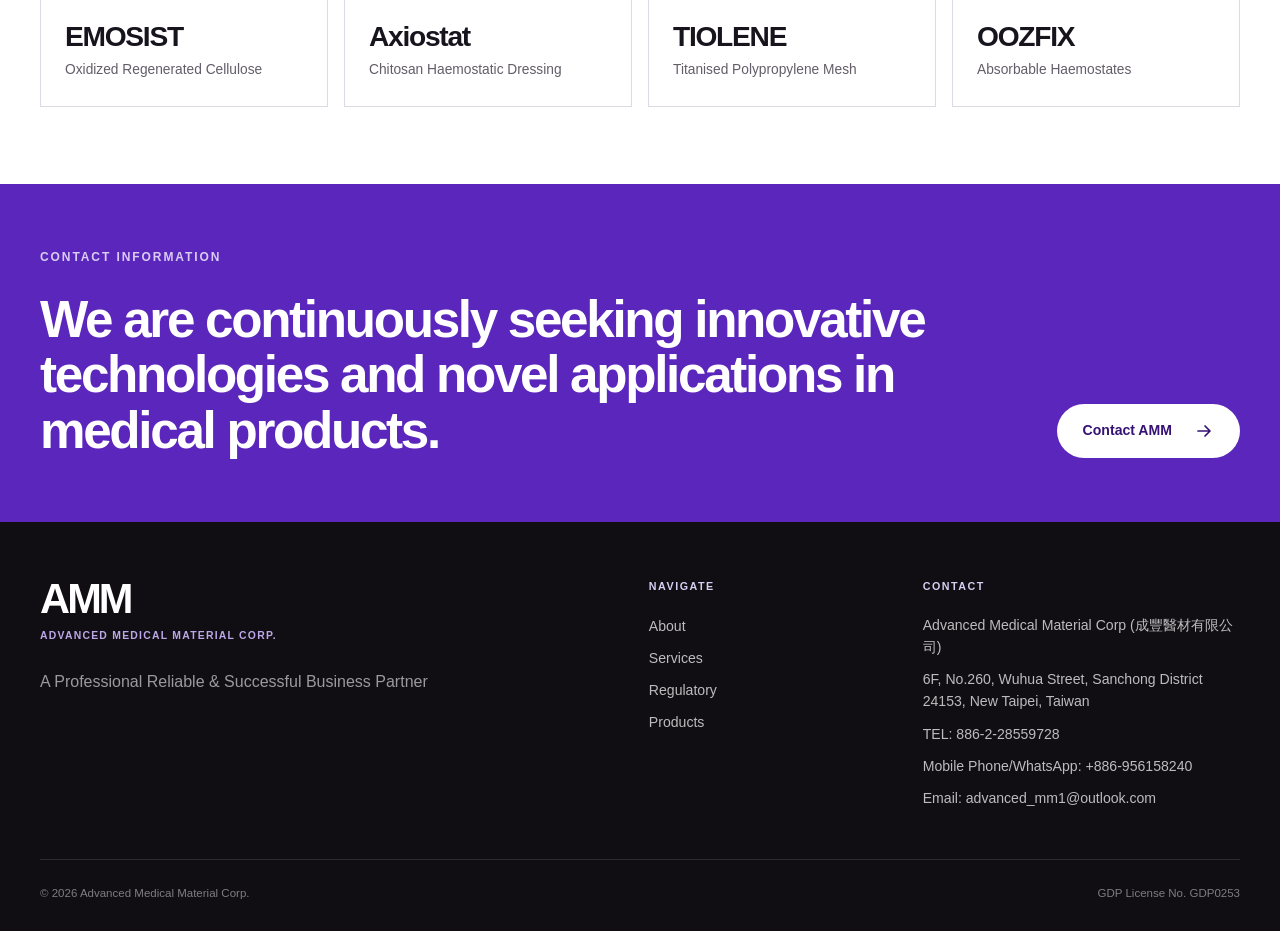
==== commit 625e40ef: "Refine home services and product catalog" ====
--- a/site/index.html
+++ b/site/index.html
@@ -8,8 +8,8 @@
       content="Advanced Medical Material Corp. was established in 2016 to bring high-quality, competitively priced medical devices to Taiwan."
     />
     <title>Advanced Medical Material Corp.</title>
-    <link rel="stylesheet" href="styles.css?v=20260724b" />
-    <script src="script.js?v=20260724b" defer></script>
+    <link rel="stylesheet" href="styles.css?v=20260724c" />
+    <script src="script.js?v=20260724c" defer></script>
   </head>
   <body class="home-page compact-site home-summary-site">
     <a class="skip-link" href="#main-content">Skip to content</a>
@@ -110,11 +110,11 @@
         <div class="content-shell">
           <div class="home-summary-title-row reveal">
             <div>
-              <p class="eyebrow">Services</p>
-              <h2>Three phases of professional support</h2>
+              <p class="eyebrow" data-i18n="home-services-eyebrow">Services</p>
+              <h2 data-i18n="home-services-title">Three phases of professional support</h2>
             </div>
             <a class="button button-light" href="services.html">
-              <span>View Services</span>
+              <span data-i18n="home-services-button">View Services</span>
               <svg viewBox="0 0 20 20" aria-hidden="true"><path d="M4 10h11M11 5l5 5-5 5" /></svg>
             </a>
           </div>
@@ -132,15 +132,15 @@
             <div class="home-phase-list">
               <article class="reveal">
                 <span>01</span>
-                <div><h3>Pre-License</h3><p>Product registration, market entry and business strategy, early KOL engagement and competitor analysis.</p></div>
+                <div><h3 data-i18n="home-services-pre-title">Pre-License</h3><p data-i18n="home-services-pre-description">Product registration, market entry and business strategy, early KOL engagement and competitor analysis.</p></div>
               </article>
               <article class="reveal">
                 <span>02</span>
-                <div><h3>Product Launch</h3><p>Self-pay and reimbursed pricing, business-plan implementation, and sales and clinical support team training.</p></div>
+                <div><h3 data-i18n="home-services-launch-title">Product Launch</h3><p data-i18n="home-services-launch-description">Self-pay and reimbursed pricing, business-plan implementation, and sales and clinical support team training.</p></div>
               </article>
               <article class="reveal">
                 <span>03</span>
-                <div><h3>Post-Marketing</h3><p>Market and sales information, end-user price–sales volume reports, surveillance and portfolio coordination.</p></div>
+                <div><h3 data-i18n="home-services-post-title">Post-Marketing</h3><p data-i18n="home-services-post-description">Market and sales information, end-user price–sales volume reports, surveillance and portfolio coordination.</p></div>
               </article>
             </div>
           </div>
@@ -188,19 +188,19 @@
           <div class="home-product-grid">
             <a class="home-product-card reveal" href="products.html#emosist">
               <div class="home-product-media"><img src="assets/products/emosist.png" alt="EMOSIST product packages" width="1254" height="1254" loading="lazy" /></div>
-              <div class="home-product-card-copy"><span data-i18n="home-product-emosist-meta">01 · Italy · Class III</span><h3>EMOSIST</h3><p data-i18n="product-emosist-name">Oxidized Regenerated Cellulose</p></div>
+              <div class="home-product-card-copy"><span data-i18n="home-product-emosist-meta">Italy · Class III</span><h3>EMOSIST</h3><p data-i18n="product-emosist-name">Oxidized Regenerated Cellulose</p></div>
             </a>
             <a class="home-product-card reveal" href="products.html#axiostat">
               <div class="home-product-media"><img src="assets/products/axiostat.png" alt="Axiostat Chitosan Haemostatic Dressing package and dressing" width="1254" height="1254" loading="lazy" /></div>
-              <div class="home-product-card-copy"><span data-i18n="home-product-axiostat-meta">02 · India · Class II</span><h3>Axiostat</h3><p data-i18n="product-axiostat-name">Chitosan Haemostatic Dressing</p></div>
+              <div class="home-product-card-copy"><span data-i18n="home-product-axiostat-meta">India · Class II</span><h3>Axiostat</h3><p data-i18n="product-axiostat-name">Chitosan Haemostatic Dressing</p></div>
             </a>
             <a class="home-product-card reveal" href="products.html#tiolene">
               <div class="home-product-media"><img src="assets/products/tiolene.png" alt="TIOLENE Titanised Polypropylene Mesh product package" width="1254" height="1254" loading="lazy" /></div>
-              <div class="home-product-card-copy"><span data-i18n="home-product-tiolene-meta">03 · India · Class II</span><h3>TIOLENE</h3><p data-i18n="product-tiolene-name">Titanised Polypropylene Mesh</p></div>
+              <div class="home-product-card-copy"><span data-i18n="home-product-tiolene-meta">India · Class II</span><h3>TIOLENE</h3><p data-i18n="product-tiolene-name">Titanised Polypropylene Mesh</p></div>
             </a>
             <a class="home-product-card reveal" href="products.html#oozfix">
               <div class="home-product-media"><img src="assets/products/oozfix.png" alt="OOZFIX product packages" width="1254" height="1254" loading="lazy" /></div>
-              <div class="home-product-card-copy"><span data-i18n="home-product-oozfix-meta">04 · Korea · Class III</span><h3>OOZFIX</h3><p data-i18n="product-oozfix-name">Absorbable Haemostates</p></div>
+              <div class="home-product-card-copy"><span data-i18n="home-product-oozfix-meta">Korea · Class III</span><h3>OOZFIX</h3><p data-i18n="product-oozfix-name">Absorbable Haemostates</p></div>
             </a>
           </div>
         </div>
--- a/site/styles.css
+++ b/site/styles.css
@@ -2442,27 +2442,8 @@
   content: "";
 }
 
-.product-count {
-  display: flex;
-  align-items: flex-end;
-  justify-content: flex-end;
-  gap: 18px;
-}
-
-.product-count strong {
-  color: var(--brand);
-  font-size: clamp(5rem, 10vw, 10rem);
-  letter-spacing: -0.08em;
-  line-height: 0.72;
-}
-
-.product-count span {
-  margin-bottom: 2px;
-  color: var(--muted);
-  font-size: 0.75rem;
-  font-weight: 750;
-  letter-spacing: 0.16em;
-  text-transform: uppercase;
+.products-hero-grid {
+  grid-template-columns: 1fr;
 }
 
 .product-detail {
@@ -2705,8 +2686,6 @@
   .document-list { grid-template-columns: 1fr; }
   .regulatory-stage-reverse .stage-visual { order: 0; }
   .flow-connector { transform: rotate(90deg); }
-  .product-count { justify-content: flex-start; }
-  .product-count strong { font-size: 6.5rem; }
   .product-media,
   .product-type-visual { min-height: 410px; padding: 26px; }
   .product-media-strip { height: 80px; }
@@ -3132,7 +3111,7 @@
 .service-detail-grid {
   display: grid;
   align-items: center;
-  grid-template-columns: minmax(330px, 0.8fr) minmax(0, 1.2fr);
+  grid-template-columns: minmax(0, 0.8fr) minmax(0, 1.2fr);
   gap: clamp(58px, 10vw, 150px);
 }
 
@@ -3143,6 +3122,8 @@
 .service-phase-visual {
   position: relative;
   display: flex;
+  inline-size: 100%;
+  min-inline-size: 0;
   align-items: center;
   justify-content: center;
   flex-direction: column;
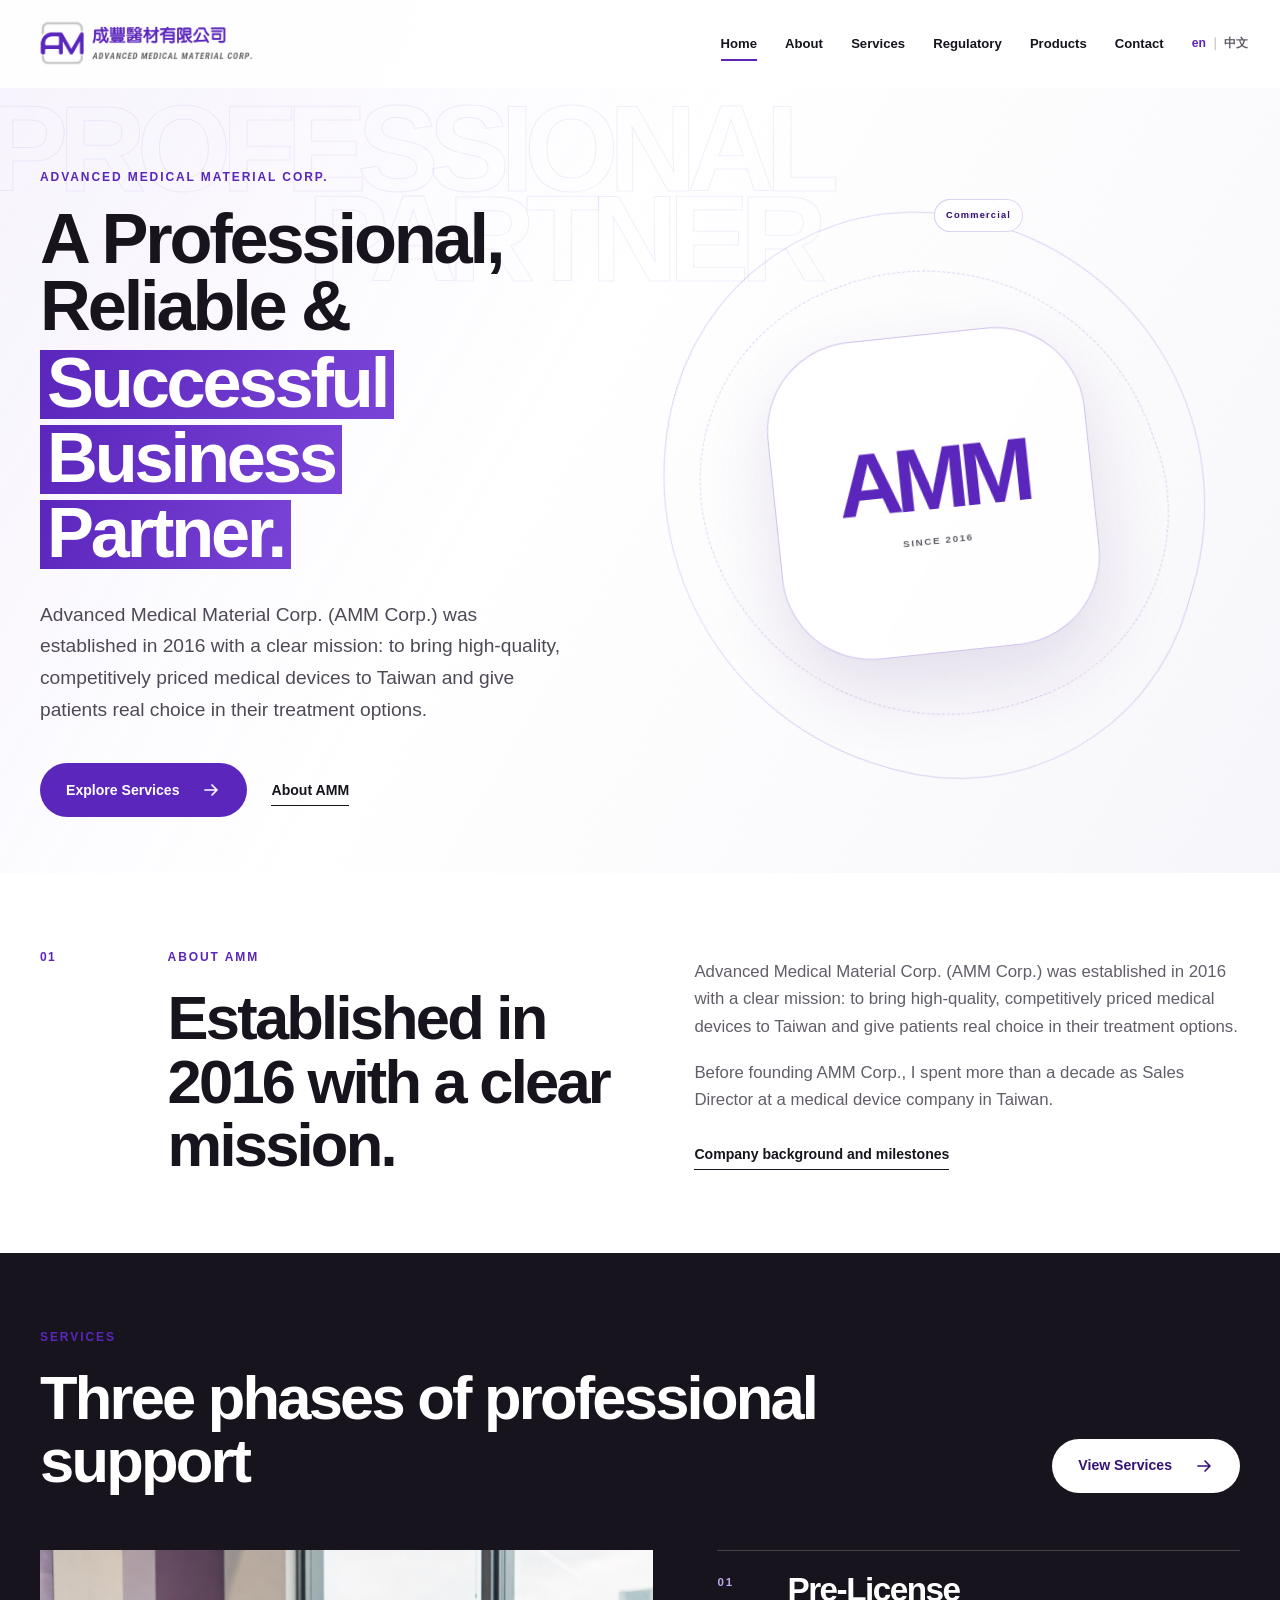
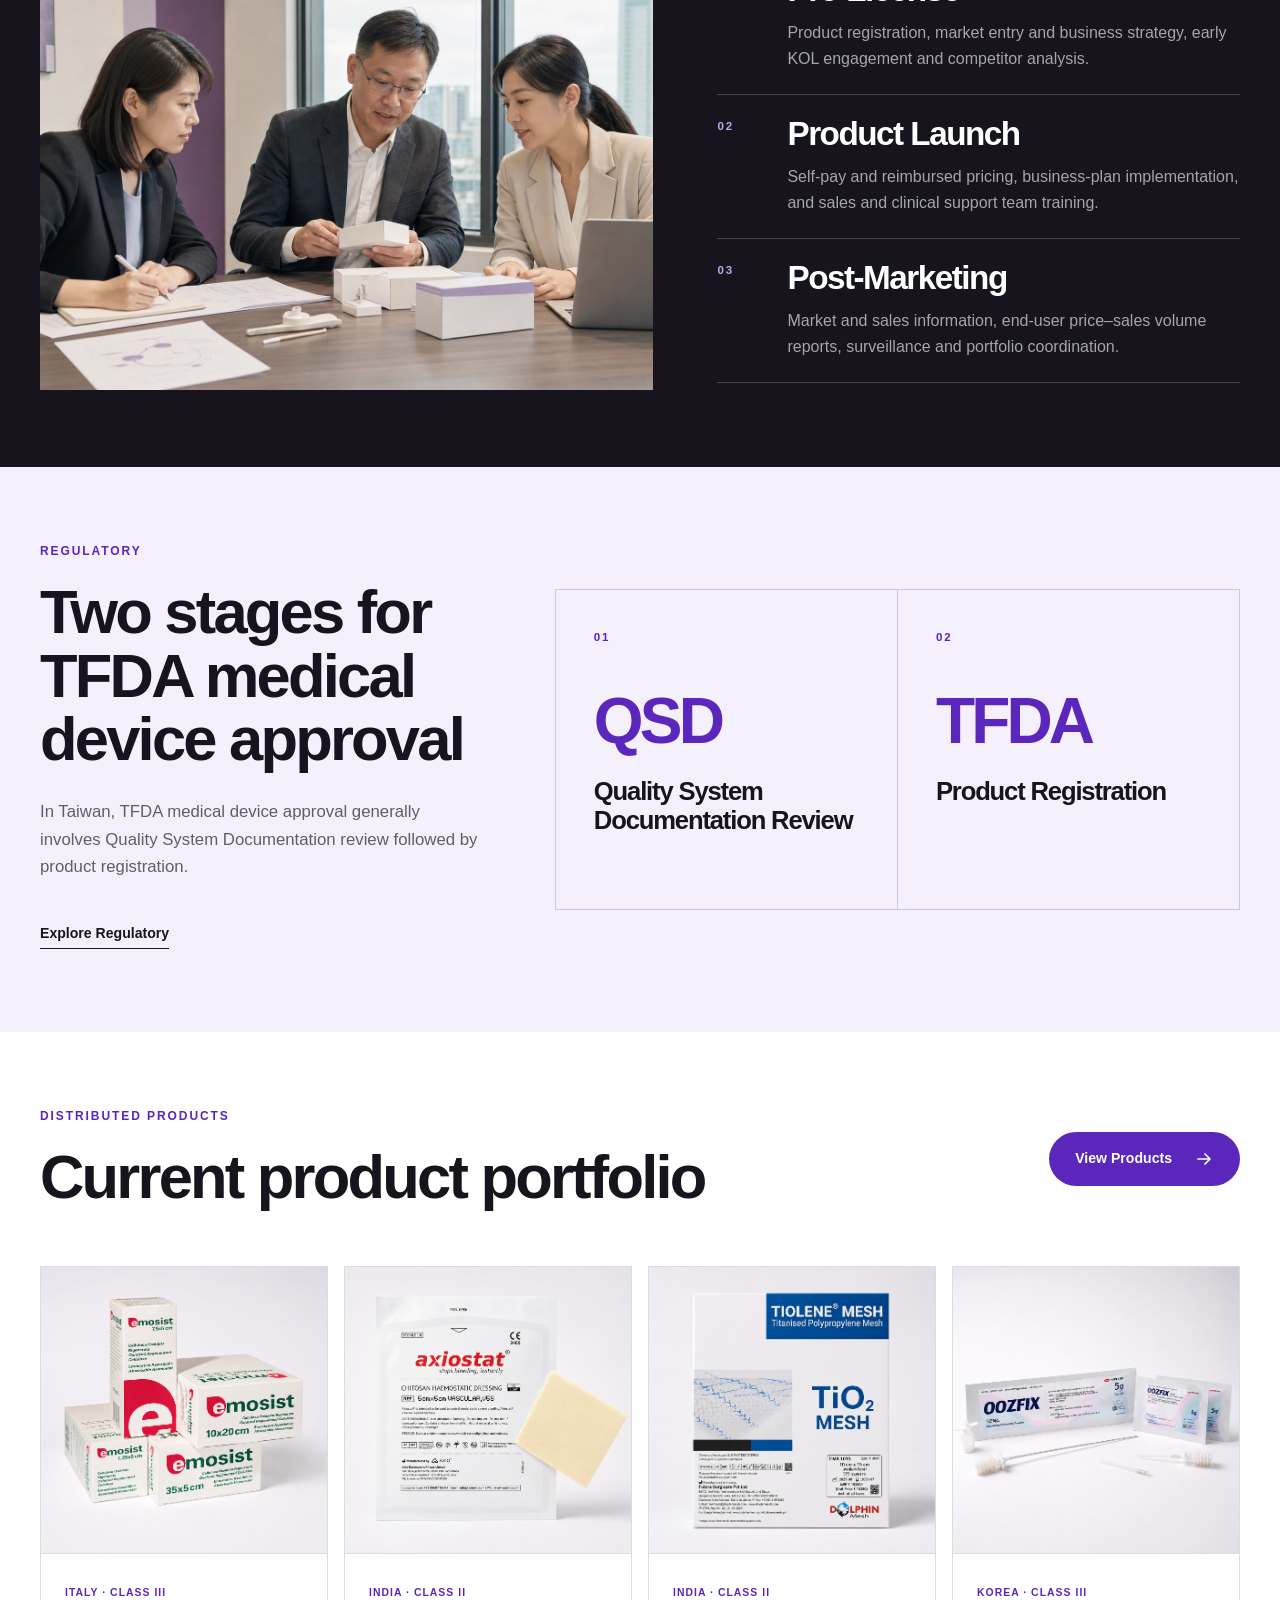
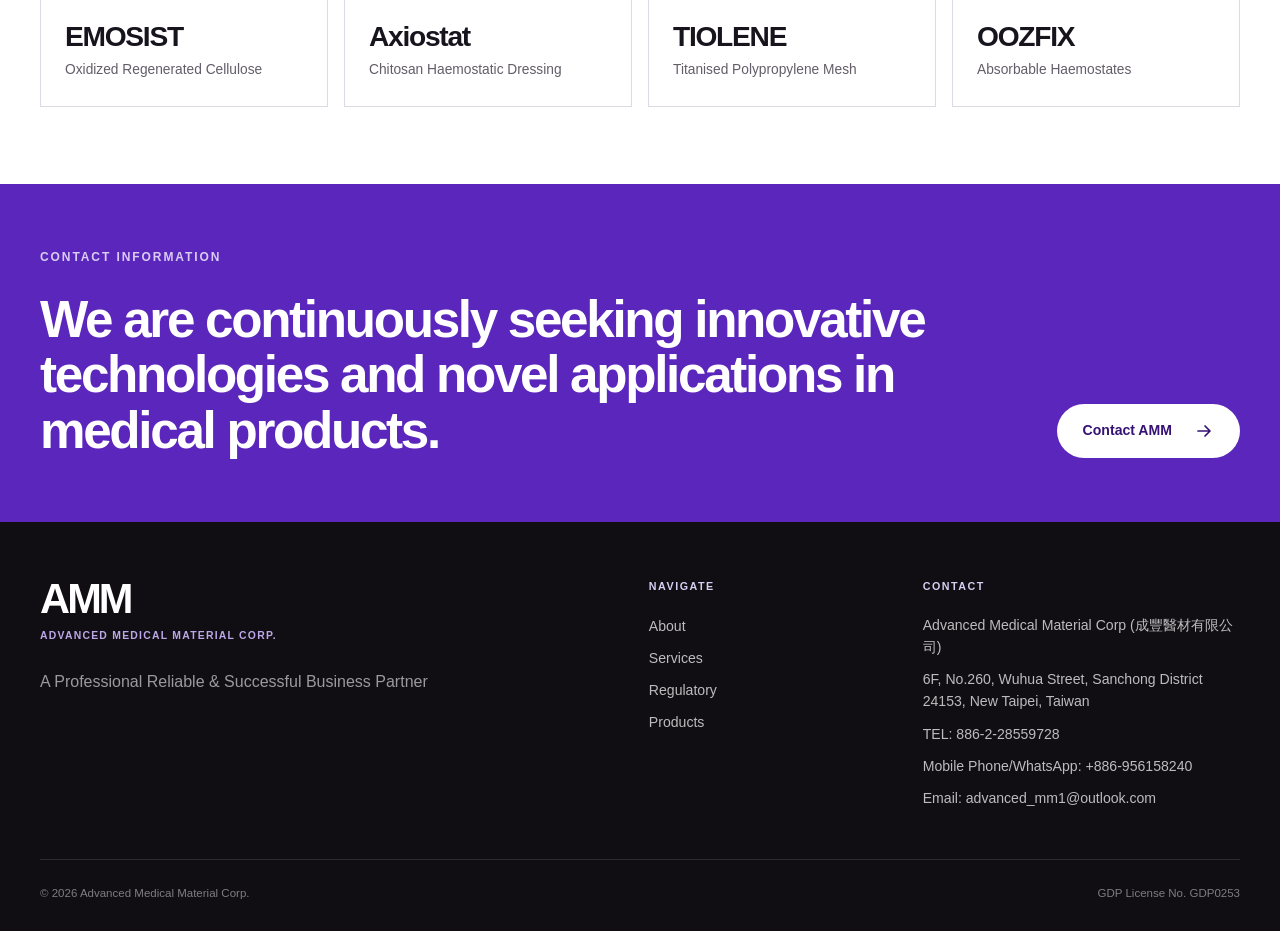
==== commit 43468456: "Animate homepage expertise labels" ====
--- a/site/index.html
+++ b/site/index.html
@@ -8,7 +8,7 @@
       content="Advanced Medical Material Corp. was established in 2016 to bring high-quality, competitively priced medical devices to Taiwan."
     />
     <title>Advanced Medical Material Corp.</title>
-    <link rel="stylesheet" href="styles.css?v=20260724c" />
+    <link rel="stylesheet" href="styles.css?v=20260724d" />
     <script src="script.js?v=20260724c" defer></script>
   </head>
   <body class="home-page compact-site home-summary-site">
@@ -80,9 +80,11 @@
               <span>AMM</span>
               <small>Since 2016</small>
             </div>
-            <span class="emblem-note note-one" aria-hidden="true">Regulatory</span>
-            <span class="emblem-note note-two" aria-hidden="true">Clinical</span>
-            <span class="emblem-note note-three" aria-hidden="true">Commercial</span>
+            <div class="emblem-satellites" aria-hidden="true">
+              <span class="emblem-satellite satellite-one"><span class="emblem-note">Regulatory</span></span>
+              <span class="emblem-satellite satellite-two"><span class="emblem-note">Clinical</span></span>
+              <span class="emblem-satellite satellite-three"><span class="emblem-note">Commercial</span></span>
+            </div>
           </div>
         </div>
       </section>
--- a/site/styles.css
+++ b/site/styles.css
@@ -524,7 +524,6 @@
 
 .emblem-note {
   position: absolute;
-  z-index: 4;
   padding: 8px 11px;
   border: 1px solid rgba(91,38,188,0.18);
   border-radius: 999px;
@@ -535,9 +534,53 @@
   letter-spacing: 0.13em;
 }
 
-.note-one { top: 15%; right: 8%; }
-.note-two { bottom: 14%; left: 2%; }
-.note-three { right: 0; bottom: 25%; }
+.emblem-satellites,
+.emblem-satellite {
+  position: absolute;
+  inset: 0;
+  pointer-events: none;
+}
+
+.emblem-satellites {
+  z-index: 4;
+}
+
+.emblem-satellite {
+  display: block;
+  transform-origin: center;
+  will-change: transform;
+}
+
+.emblem-satellite .emblem-note {
+  top: 2%;
+  left: 50%;
+  white-space: nowrap;
+  will-change: transform;
+}
+
+.satellite-one {
+  animation: satellite-orbit-one 34s linear infinite;
+}
+
+.satellite-two {
+  animation: satellite-orbit-two 34s linear infinite;
+}
+
+.satellite-three {
+  animation: satellite-orbit-three 34s linear infinite;
+}
+
+.satellite-one .emblem-note {
+  animation: satellite-counter-one 34s linear infinite;
+}
+
+.satellite-two .emblem-note {
+  animation: satellite-counter-two 34s linear infinite;
+}
+
+.satellite-three .emblem-note {
+  animation: satellite-counter-three 34s linear infinite;
+}
 
 .scroll-cue {
   position: absolute;
@@ -3502,6 +3545,36 @@
   75% { border-radius: 57% 43% 41% 59% / 44% 58% 42% 56%; transform: rotate(-29deg) scale(1.02); }
 }
 
+@keyframes satellite-orbit-one {
+  from { transform: rotate(22deg); }
+  to { transform: rotate(382deg); }
+}
+
+@keyframes satellite-orbit-two {
+  from { transform: rotate(142deg); }
+  to { transform: rotate(502deg); }
+}
+
+@keyframes satellite-orbit-three {
+  from { transform: rotate(262deg); }
+  to { transform: rotate(622deg); }
+}
+
+@keyframes satellite-counter-one {
+  from { transform: translateX(-50%) rotate(-22deg); }
+  to { transform: translateX(-50%) rotate(-382deg); }
+}
+
+@keyframes satellite-counter-two {
+  from { transform: translateX(-50%) rotate(-142deg); }
+  to { transform: translateX(-50%) rotate(-502deg); }
+}
+
+@keyframes satellite-counter-three {
+  from { transform: translateX(-50%) rotate(-262deg); }
+  to { transform: translateX(-50%) rotate(-622deg); }
+}
+
 .home-product-grid,
 .product-catalog-grid {
   display: grid;
@@ -3858,7 +3931,9 @@
 @media (prefers-reduced-motion: reduce) {
   .home-hero-emblem .emblem-core,
   .home-hero-emblem .orbit-one,
-  .home-hero-emblem .orbit-two {
+  .home-hero-emblem .orbit-two,
+  .home-hero-emblem .emblem-satellite,
+  .home-hero-emblem .emblem-satellite .emblem-note {
     animation: none !important;
     will-change: auto;
   }
@@ -3866,4 +3941,10 @@
   .home-hero-emblem .emblem-core { transform: rotate(-6deg); }
   .home-hero-emblem .orbit-one { transform: rotate(16deg); }
   .home-hero-emblem .orbit-two { transform: rotate(-20deg); }
-}
+  .home-hero-emblem .satellite-one { transform: rotate(22deg); }
+  .home-hero-emblem .satellite-two { transform: rotate(142deg); }
+  .home-hero-emblem .satellite-three { transform: rotate(262deg); }
+  .home-hero-emblem .satellite-one .emblem-note { transform: translateX(-50%) rotate(-22deg); }
+  .home-hero-emblem .satellite-two .emblem-note { transform: translateX(-50%) rotate(-142deg); }
+  .home-hero-emblem .satellite-three .emblem-note { transform: translateX(-50%) rotate(-262deg); }
+}
